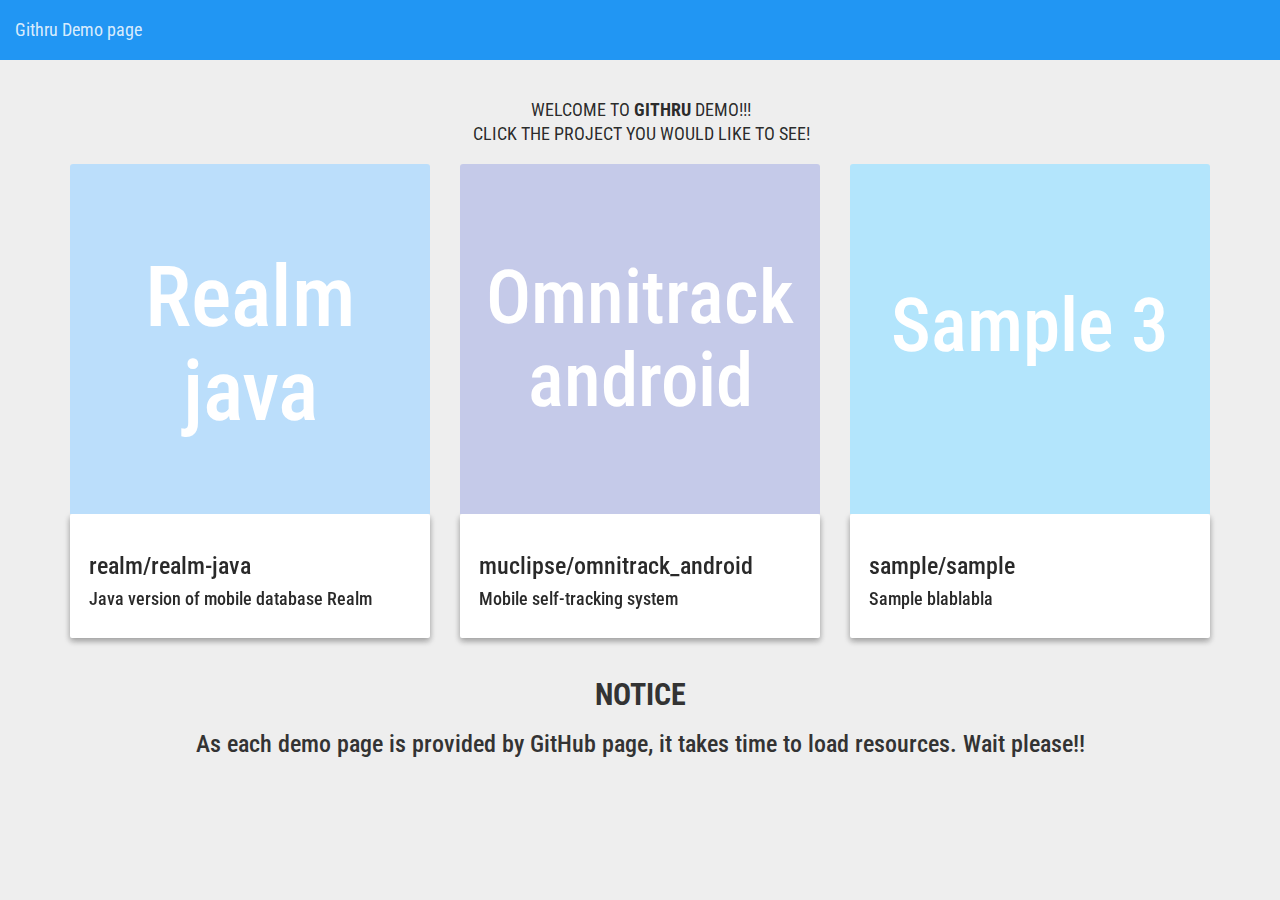
==== index.html @ f26c4ba4 "simple revision 2" ====
<!DOCTYPE html>
<!--
Copyright 2015 Erik Nijenhuis <erik@xerdi.com>.

Licensed under the Apache License, Version 2.0 (the "License");
you may not use this file except in compliance with the License.
You may obtain a copy of the License at

     http://www.apache.org/licenses/LICENSE-2.0

Unless required by applicable law or agreed to in writing, software
distributed under the License is distributed on an "AS IS" BASIS,
WITHOUT WARRANTIES OR CONDITIONS OF ANY KIND, either express or implied.
See the License for the specific language governing permissions and
limitations under the License.
-->
<html>
    <head>
        
        <meta charset="UTF-8">
        <meta name="viewport" content="width=device-width, initial-scale=1.0">
        <meta name="theme-color" content="#1a237e">

        <title>Githru Demo</title>
        <link href="//maxcdn.bootstrapcdn.com/bootstrap/3.2.0/css/bootstrap.min.css" rel="stylesheet">
        <link href="material/css/ripples.min.css" rel="stylesheet">
        <link href="material/css/material-wfont.min.css" rel="stylesheet">



        <link href="css/flipper.css" rel="stylesheet">

        <link rel=" shortcut icon" href="./favicon.ico">
        <link rel="icon" href="./favicon.ico">
        
    </head>
    <body>
        
        <div class="navbar navbar-inverse" style="background-color: #2196f3;">
            <div class="navbar-header">
                <button type="button" class="navbar-toggle" data-toggle="collapse" data-target=".navbar-responsive-collapse">
                    <span class="icon-bar"></span>
                    <span class="icon-bar"></span>
                    <span class="icon-bar"></span>
                </button>
                <a class="navbar-brand" href="javascript:void(0)">Githru Demo page</a>
            </div>
        </div>
        
        <div class="container">
            <div id="example-row" class="row">
                <div class="btn btn-default btn-lg btn-block" style="cursor: default;">Welcome to <b>Githru</b> Demo!!! <br>Click the project you would like to see!</div>
                <div class="col-xs-12 col-md-4 full-card">
                    <div class="flip-card active-card">
                        <div class="card" style="background-color: #bbdefb;color: white;" onclick="window.open('https://githru.github.io/realm-java-demo/');">
                            <h6 style="font-size: 85px; padding-top: 37px;">Realm java</h6>
                        </div>
                        <div class="well">
                            <h3>realm/realm-java</h3>
                            <h4>Java version of mobile database Realm</h4>
                        </div>
                    </div>
                </div>
                <div class="col-xs-12 col-md-4 full-card">
                    <div class="flip-card active-card">
                        <div class="card" style="background-color: #c5cae9;color: white;" onclick="window.open('https://githru.github.io/omnitrack-demo/');">
                            <h6 style="font-size: 75px; padding-top: 42px;">Omnitrack android</h6>
                        </div>
                        <div class="well">
                            <h3>muclipse/omnitrack_android</h3>
                            <h4>Mobile self-tracking system</h4>
                        </div>
                    </div>
                </div>
                <div class="col-xs-12 col-md-4 full-card">
                    <div class="flip-card active-card">
                        <div class="card" style="background-color: #b3e5fc;color: white;">
                            <h6 style="font-size: 75px; padding-top: 70px;">Sample 3</h6>
                        </div>
                        <div class="well">
                            <h3>sample/sample</h3>
                            <h4>Sample blablabla</h4>
                        </div>
                    </div>
                </div>  
           
            </div>
            <div style="text-align: center;">
                <h2><b>NOTICE</b></h2>
                <h3>As each demo page is provided by GitHub page, it takes time to load resources. Wait please!!</h3>
                
            </div>
        </div>
        
        <!--    JAVASCRIPT DEPENENCIES      -->
        
        <script src="//code.jquery.com/jquery-1.10.2.min.js"></script>
        <script src="//maxcdn.bootstrapcdn.com/bootstrap/3.2.0/js/bootstrap.min.js"></script>

        <script src="material/js/ripples.min.js"></script>
        <script src="material/js/material.min.js"></script>
        
        <script src="js/flipper.js"></script>
        
        <script>
            //  First bind the entire row to the flipper!
            var flipper = new Flipper(document.getElementById("example-row"));
            
            $("#first").click(function(e){
                e.preventDefault();
                flipper.setCards([{
                        cardIndex: "0",
                        activeIndex: "1"
                    }, {
                        cardIndex: "1",
                        activeIndex: "2"
                    }, {
                        cardIndex: "2",
                        activeIndex: "0"
                }]);
            });
            
            $("#second").click(function(e){
                e.preventDefault();
                flipper.setCards([{
                        cardIndex: "0",
                        activeIndex: "0"
                    }, {
                        cardIndex: "1",
                        activeIndex: "1"
                    }, {
                        cardIndex: "2",
                        activeIndex: "2"
                }]);
            });
            
            $("#third").click(function(e){
                e.preventDefault();
                flipper.setCards([{
                        cardIndex: "0",
                        activeIndex: "2"
                    }, {
                        cardIndex: "1",
                        activeIndex: "0"
                    }, {
                        cardIndex: "2",
                        activeIndex: "1"
                }]);
            });
            
        </script>
        
    </body>
</html>
---- material/css/ripples.min.css ----
.withripple{position:relative}.ripple-wrapper{position:absolute;top:0;left:0;z-index:1;width:100%;height:100%;overflow:hidden;border-radius:2px}.ripple{position:absolute;width:20px;height:20px;margin-left:-10px;margin-top:-10px;border-radius:100%;background-color:rgba(0,0,0,.05);-webkit-transform:scale(1);-ms-transform:scale(1);transform:scale(1);-webkit-transform-origin:50%;-ms-transform-origin:50%;transform-origin:50%;opacity:0;pointer-events:none}.ripple.ripple-on{-webkit-transition:opacity .15s ease-in 0s,-webkit-transform .5s cubic-bezier(0.4,0,.2,1) .1s;transition:opacity .15s ease-in 0s,transform .5s cubic-bezier(0.4,0,.2,1) .1s;opacity:1}.ripple.ripple-out{-webkit-transition:opacity .1s linear 0s!important;transition:opacity .1s linear 0s!important;opacity:0}
---- material/css/material-wfont.min.css ----
@import url(//fonts.googleapis.com/css?family=Roboto+Condensed:300italic,400italic,700italic,400,700,300|Roboto:400,100,100italic,300,300italic,400italic,500,500italic,700,700italic);@font-face{font-family:Material-Design;src:url(../fonts/Material-Design.eot?2u7a7w);src:url(../fonts/Material-Design.eot?#iefix2u7a7w) format("embedded-opentype"),url(../fonts/Material-Design.woff?2u7a7w) format("woff"),url(../fonts/Material-Design.ttf?2u7a7w) format("truetype"),url(../fonts/Material-Design.svg?2u7a7w#Material-Design) format("svg");font-weight:400;font-style:normal}[class*=" icon-material-"],[class^=icon-material-]{font-family:Material-Design;speak:none;font-style:normal;font-weight:400;font-variant:normal;text-transform:none;line-height:1;-webkit-font-smoothing:antialiased;-moz-osx-font-smoothing:grayscale}.icon-material-access-alarms:before{content:"\e600"}.icon-material-accessibility:before{content:"\e601"}.icon-material-access-time:before{content:"\e602"}.icon-material-account-box:before{content:"\e603"}.icon-material-account-circle:before{content:"\e604"}.icon-material-adb:before{content:"\e605"}.icon-material-add:before{content:"\e606"}.icon-material-add-alarm:before{content:"\e607"}.icon-material-add-box:before{content:"\e608"}.icon-material-add-circle:before{content:"\e609"}.icon-material-add-circle-outline:before{content:"\e60a"}.icon-material-airplanemode-off:before{content:"\e60b"}.icon-material-airplanemode-on:before{content:"\e60c"}.icon-material-android:before{content:"\e60d"}.icon-material-apps:before{content:"\e60e"}.icon-material-archive:before{content:"\e60f"}.icon-material-arrow-back:before{content:"\e610"}.icon-material-arrow-drop-down:before{content:"\e611"}.icon-material-arrow-drop-down-circle:before{content:"\e612"}.icon-material-arrow-drop-up:before{content:"\e613"}.icon-material-arrow-forward:before{content:"\e614"}.icon-material-attachment:before{content:"\e615"}.icon-material-auto-fix:before{content:"\e616"}.icon-material-backspace:before{content:"\e617"}.icon-material-backup:before{content:"\e618"}.icon-material-beenhere:before{content:"\e619"}.icon-material-block:before{content:"\e61a"}.icon-material-bluetooth2:before{content:"\e61b"}.icon-material-bluetooth:before{content:"\e61c"}.icon-material-bluetooth-audio:before{content:"\e61d"}.icon-material-bluetooth-connected2:before{content:"\e61e"}.icon-material-bluetooth-connected:before{content:"\e61f"}.icon-material-bluetooth-disabled:before{content:"\e620"}.icon-material-bluetooth-searching:before{content:"\e621"}.icon-material-book:before{content:"\e622"}.icon-material-bookmark:before{content:"\e623"}.icon-material-bookmark-outline:before{content:"\e624"}.icon-material-brightness-auto:before{content:"\e625"}.icon-material-brightness-high:before{content:"\e626"}.icon-material-brightness-low:before{content:"\e627"}.icon-material-brightness-medium:before{content:"\e628"}.icon-material-bug-report:before{content:"\e629"}.icon-material-cake:before{content:"\e62a"}.icon-material-call:before{content:"\e62b"}.icon-material-call-end:before{content:"\e62c";font-size:60%}.icon-material-call-made:before{content:"\e62d"}.icon-material-call-merge:before{content:"\e62e"}.icon-material-call-missed:before{content:"\e62f"}.icon-material-call-received:before{content:"\e630"}.icon-material-call-split:before{content:"\e631"}.icon-material-camera:before{content:"\e632"}.icon-material-camera-alt:before{content:"\e633"}.icon-material-camera-roll:before{content:"\e634"}.icon-material-cancel:before{content:"\e635"}.icon-material-cast:before{content:"\e636"}.icon-material-cast-connected:before{content:"\e637"}.icon-material-chat:before{content:"\e638"}.icon-material-check:before{content:"\e639"}.icon-material-check-box:before{content:"\e63a"}.icon-material-check-box-blank:before{content:"\e63b"}.icon-material-check-box-outline:before{content:"\e63c"}.icon-material-check-box-outline-blank:before{content:"\e63d"}.icon-material-check-circle:before{content:"\e63e"}.icon-material-check-circle-blank:before{content:"\e63f"}.icon-material-check-circle-outline:before{content:"\e640"}.icon-material-check-circle-outline-blank:before{content:"\e641"}.icon-material-chevron-left:before{content:"\e642"}.icon-material-chevron-right:before{content:"\e643"}.icon-material-chromecast:before{content:"\e644"}.icon-material-circles:before{content:"\e645"}.icon-material-circles-add:before{content:"\e646"}.icon-material-circles-extended:before{content:"\e647"}.icon-material-clear:before{content:"\e648"}.icon-material-close:before{content:"\e649"}.icon-material-closed-caption:before{content:"\e64a"}.icon-material-cloud:before{content:"\e64b"}.icon-material-cloud-circle:before{content:"\e64c"}.icon-material-cloud-done:before{content:"\e64d"}.icon-material-cloud-download:before{content:"\e64e"}.icon-material-cloud-off:before{content:"\e64f"}.icon-material-cloud-queue:before{content:"\e650"}.icon-material-cloud-upload:before{content:"\e651"}.icon-material-comment:before{content:"\e652"}.icon-material-communities:before{content:"\e653"}.icon-material-content-copy:before{content:"\e654"}.icon-material-content-cut:before{content:"\e655"}.icon-material-content-paste:before{content:"\e656"}.icon-material-create:before{content:"\e657"}.icon-material-credit-card:before{content:"\e658"}.icon-material-crop:before{content:"\e659"}.icon-material-crop-free:before{content:"\e65a"}.icon-material-crop-landscape:before{content:"\e65b"}.icon-material-crop-portrait:before{content:"\e65c"}.icon-material-crop-square:before{content:"\e65d"}.icon-material-data-usage:before{content:"\e65e"}.icon-material-delete:before{content:"\e65f"}.icon-material-developer-mode:before{content:"\e660"}.icon-material-dialpad:before{content:"\e661"}.icon-material-directions:before{content:"\e662"}.icon-material-directions-bike:before{content:"\e663"}.icon-material-directions-bus:before{content:"\e664"}.icon-material-directions-car:before{content:"\e665"}.icon-material-directions-subway:before{content:"\e666"}.icon-material-directions-train:before{content:"\e667"}.icon-material-directions-transit:before{content:"\e668"}.icon-material-directionswalk:before{content:"\e669"}.icon-material-disc-full:before{content:"\e66a"}.icon-material-dock:before{content:"\e66b"}.icon-material-domain:before{content:"\e66c"}.icon-material-done:before{content:"\e66d"}.icon-material-done-all:before{content:"\e66e"}.icon-material-do-not-disturb:before{content:"\e66f"}.icon-material-drafts:before{content:"\e670"}.icon-material-drawer:before{content:"\e671"}.icon-material-drive:before{content:"\e672"}.icon-material-drive-document:before{content:"\e673"}.icon-material-drive-drawing:before{content:"\e674"}.icon-material-drive-eta:before{content:"\e675"}.icon-material-drive-file:before{content:"\e676"}.icon-material-drive-form:before{content:"\e677"}.icon-material-drive-fusiontable:before{content:"\e678"}.icon-material-drive-image:before{content:"\e679"}.icon-material-drive-ms-excel:before{content:"\e67a"}.icon-material-drive-ms-powerpoint:before{content:"\e67b"}.icon-material-drive-ms-word:before{content:"\e67c"}.icon-material-drive-pdf:before{content:"\e67d"}.icon-material-drive-presentation:before{content:"\e67e"}.icon-material-drive-script:before{content:"\e67f"}.icon-material-drive-site:before{content:"\e680"}.icon-material-drive-spreadsheet:before{content:"\e681"}.icon-material-drive-video:before{content:"\e682"}.icon-material-earth:before{content:"\e683"}.icon-material-email2:before{content:"\e684"}.icon-material-email:before{content:"\e685"}.icon-material-error:before{content:"\e686"}.icon-material-event2:before{content:"\e687"}.icon-material-event:before{content:"\e688"}.icon-material-exit-to-app:before{content:"\e689"}.icon-material-expand-less:before{content:"\e68a"}.icon-material-expand-more:before{content:"\e68b"}.icon-material-explore:before{content:"\e68c"}.icon-material-extension:before{content:"\e68d"}.icon-material-fast-forward:before{content:"\e68e"}.icon-material-fast-rewind:before{content:"\e68f"}.icon-material-favorite:before{content:"\e690"}.icon-material-favorite-outline:before{content:"\e691"}.icon-material-file-download:before{content:"\e692"}.icon-material-file-upload:before{content:"\e693"}.icon-material-filter:before{content:"\e694"}.icon-material-flag:before{content:"\e695"}.icon-material-flash-auto:before{content:"\e696"}.icon-material-flash-off:before{content:"\e697"}.icon-material-flash-on:before{content:"\e698"}.icon-material-flights:before{content:"\e699"}.icon-material-flip-to-back:before{content:"\e69a"}.icon-material-flip-to-front:before{content:"\e69b"}.icon-material-folder:before{content:"\e69c"}.icon-material-folder-mydrive:before{content:"\e69d"}.icon-material-folder-shared:before{content:"\e69e"}.icon-material-forum:before{content:"\e69f"}.icon-material-forward:before{content:"\e6a0"}.icon-material-fullscreen:before{content:"\e6a1"}.icon-material-fullscreen-exit:before{content:"\e6a2"}.icon-material-gamepad:before{content:"\e6a3"}.icon-material-games:before{content:"\e6a4"}.icon-material-gesture:before{content:"\e6a5"}.icon-material-glass:before{content:"\e6a6"}.icon-material-gmail2:before{content:"\e6a7"}.icon-material-gmail:before{content:"\e6a8"}.icon-material-google:before{content:"\e6a9"}.icon-material-google-plus:before{content:"\e6aa"}.icon-material-gps-fixed:before{content:"\e6ab"}.icon-material-gps-not-fixed:before{content:"\e6ac"}.icon-material-gps-off:before{content:"\e6ad"}.icon-material-group:before{content:"\e6ae"}.icon-material-group-add:before{content:"\e6af"}.icon-material-hangout2:before{content:"\e6b0"}.icon-material-hangout:before{content:"\e6b1"}.icon-material-hangout-video:before{content:"\e6b2"}.icon-material-hangout-video-off:before{content:"\e6b3"}.icon-material-headset:before{content:"\e6b4"}.icon-material-headset-mic:before{content:"\e6b5"}.icon-material-help:before{content:"\e6b6"}.icon-material-high-quality:before{content:"\e6b7"}.icon-material-history:before{content:"\e6b8"}.icon-material-home:before{content:"\e6b9"}.icon-material-hotel:before{content:"\e6ba"}.icon-material-https:before{content:"\e6bb"}.icon-material-image:before{content:"\e6bc"}.icon-material-import-export:before{content:"\e6bd"}.icon-material-inbox:before{content:"\e6be"}.icon-material-info:before{content:"\e6bf"}.icon-material-info-outline:before{content:"\e6c0"}.icon-material-invert-colors:before{content:"\e6c1"}.icon-material-keep2:before{content:"\e6c2"}.icon-material-keep:before{content:"\e6c3"}.icon-material-keyboard:before{content:"\e6c4"}.icon-material-keyboard-alt:before{content:"\e6c5"}.icon-material-keyboard-arrow-down:before{content:"\e6c6"}.icon-material-keyboard-arrow-left:before{content:"\e6c7"}.icon-material-keyboard-arrow-right:before{content:"\e6c8"}.icon-material-keyboard-arrow-up:before{content:"\e6c9"}.icon-material-keyboard-backspace:before{content:"\e6ca"}.icon-material-keyboard-capslock:before{content:"\e6cb"}.icon-material-keyboard-control:before{content:"\e6cc";font-size:36%}.icon-material-keyboard-hide:before{content:"\e6cd"}.icon-material-keyboard-return:before{content:"\e6ce"}.icon-material-keyboard-tab:before{content:"\e6cf"}.icon-material-keyboard-voice:before{content:"\e6d0"}.icon-material-label:before{content:"\e6d1"}.icon-material-label-outline:before{content:"\e6d2"}.icon-material-landscape:before{content:"\e6d3"}.icon-material-language:before{content:"\e6d4"}.icon-material-laptop:before{content:"\e6d5"}.icon-material-launch:before{content:"\e6d6"}.icon-material-link:before{content:"\e6d7"}.icon-material-list:before{content:"\e6d8"}.icon-material-live-help:before{content:"\e6d9"}.icon-material-location:before{content:"\e6da"}.icon-material-location-city:before{content:"\e6db"}.icon-material-location-disabled:before{content:"\e6dc"}.icon-material-location-searching:before{content:"\e6dd"}.icon-material-lock:before{content:"\e6de"}.icon-material-lock-open:before{content:"\e6df"}.icon-material-lock-outline:before{content:"\e6e0"}.icon-material-loop:before{content:"\e6e1"}.icon-material-mail:before{content:"\e6e2"}.icon-material-map:before{content:"\e6e3"}.icon-material-markunread:before{content:"\e6e4"}.icon-material-memory:before{content:"\e6e5"}.icon-material-menu:before{content:"\e6e6"}.icon-material-message:before{content:"\e6e7"}.icon-material-messenger:before{content:"\e6e8"}.icon-material-mic:before{content:"\e6e9"}.icon-material-mic-none:before{content:"\e6ea"}.icon-material-mic-off:before{content:"\e6eb"}.icon-material-mms:before{content:"\e6ec"}.icon-material-mood:before{content:"\e6ed"}.icon-material-more:before{content:"\e6ee"}.icon-material-more-horiz:before{content:"\e6ef";font-size:25%}.icon-material-more-vert:before{content:"\e6f0"}.icon-material-mouse:before{content:"\e6f1"}.icon-material-movie:before{content:"\e6f2"}.icon-material-nest-protect:before{content:"\e6f3"}.icon-material-nest-thermostat:before{content:"\e6f4"}.icon-material-network-cell:before{content:"\e6f5"}.icon-material-network-wifi:before{content:"\e6f6"}.icon-material-news:before{content:"\e6f7"}.icon-material-nfc:before{content:"\e6f8"}.icon-material-notifications:before{content:"\e6f9"}.icon-material-notifications-none:before{content:"\e6fa"}.icon-material-notifications-off:before{content:"\e6fb"}.icon-material-notifications-on:before{content:"\e6fc"}.icon-material-notifications-paused:before{content:"\e6fd"}.icon-material-pages:before{content:"\e6fe"}.icon-material-palette:before{content:"\e6ff"}.icon-material-panorama:before{content:"\e700"}.icon-material-party-mode:before{content:"\e701"}.icon-material-pause:before{content:"\e702"}.icon-material-pause-circle-fill:before{content:"\e703"}.icon-material-pause-circle-outline:before{content:"\e704"}.icon-material-people:before{content:"\e705"}.icon-material-person:before{content:"\e706"}.icon-material-person-add:before{content:"\e707"}.icon-material-person-location:before{content:"\e708"}.icon-material-person-outline:before{content:"\e709"}.icon-material-phone2:before{content:"\e70a"}.icon-material-phone:before{content:"\e70b"}.icon-material-phone-bluetooth-speaker:before{content:"\e70c"}.icon-material-phone-forwarded:before{content:"\e70d"}.icon-material-phone-in-talk:before{content:"\e70e"}.icon-material-phone-locked:before{content:"\e70f"}.icon-material-phone-missed:before{content:"\e710"}.icon-material-phone-paused:before{content:"\e711"}.icon-material-photo:before{content:"\e712"}.icon-material-photo-album:before{content:"\e713"}.icon-material-photo-library:before{content:"\e714"}.icon-material-place:before{content:"\e715"}.icon-material-play-arrow:before{content:"\e716"}.icon-material-play-circle-fill:before{content:"\e717"}.icon-material-play-circle-outline:before{content:"\e718"}.icon-material-play-download:before{content:"\e719"}.icon-material-play-install:before{content:"\e71a"}.icon-material-plus-one:before{content:"\e71b"}.icon-material-poll:before{content:"\e71c"}.icon-material-polymer:before{content:"\e71d"}.icon-material-portrait:before{content:"\e71e"}.icon-material-post-blogger:before{content:"\e71f"}.icon-material-post-facebook:before{content:"\e720"}.icon-material-post-gplus:before{content:"\e721"}.icon-material-post-instagram:before{content:"\e722"}.icon-material-post-linkedin:before{content:"\e723"}.icon-material-post-pinterest:before{content:"\e724"}.icon-material-post-tumblr:before{content:"\e725"}.icon-material-post-twitter:before{content:"\e726"}.icon-material-print:before{content:"\e727"}.icon-material-public:before{content:"\e728"}.icon-material-queue:before{content:"\e729"}.icon-material-radio-button-off:before{content:"\e72a"}.icon-material-radio-button-on:before{content:"\e72b"}.icon-material-receipt:before{content:"\e72c"}.icon-material-refresh:before{content:"\e72d"}.icon-material-reminder:before{content:"\e72e"}.icon-material-remove:before{content:"\e72f";font-size:16%}.icon-material-remove-circle:before{content:"\e730"}.icon-material-remove-circle-outline:before{content:"\e731"}.icon-material-replay:before{content:"\e732"}.icon-material-reply:before{content:"\e733"}.icon-material-reply-all:before{content:"\e734"}.icon-material-report:before{content:"\e735"}.icon-material-ring-volume:before{content:"\e736"}.icon-material-rotate-left:before{content:"\e737"}.icon-material-rotate-right:before{content:"\e738"}.icon-material-satellite:before{content:"\e739"}.icon-material-save:before{content:"\e73a"}.icon-material-schedule:before{content:"\e73b"}.icon-material-school:before{content:"\e73c"}.icon-material-screen-lock-landscape:before{content:"\e73d"}.icon-material-screen-lock-portrait:before{content:"\e73e"}.icon-material-screen-lock-rotation:before{content:"\e73f"}.icon-material-screen-rotation:before{content:"\e740"}.icon-material-sd-card:before{content:"\e741"}.icon-material-sd-storage:before{content:"\e742"}.icon-material-search:before{content:"\e743"}.icon-material-select-all:before{content:"\e744"}.icon-material-send:before{content:"\e745"}.icon-material-settings:before{content:"\e746"}.icon-material-settings-applications:before{content:"\e747"}.icon-material-settings-bluetooth:before{content:"\e748"}.icon-material-settings-cell:before{content:"\e749"}.icon-material-settings-phone:before{content:"\e74a"}.icon-material-settings-power:before{content:"\e74b"}.icon-material-settings-voice:before{content:"\e74c"}.icon-material-share:before{content:"\e74d"}.icon-material-share-alt:before{content:"\e74e"}.icon-material-shopping-basket:before{content:"\e74f"}.icon-material-shopping-cart:before{content:"\e750"}.icon-material-shuffle:before{content:"\e751"}.icon-material-signal-cellular-1-bar:before{content:"\e752"}.icon-material-signal-cellular-2-bar:before{content:"\e753"}.icon-material-signal-cellular-3-bar:before{content:"\e754"}.icon-material-signal-cellular-4-bar:before{content:"\e755"}.icon-material-signal-wifi-1-bar:before{content:"\e756"}.icon-material-signal-wifi-2-bar:before{content:"\e757"}.icon-material-signal-wifi-3-bar:before{content:"\e758"}.icon-material-signal-wifi-4-bar:before{content:"\e759"}.icon-material-sim-card-alert:before{content:"\e75a"}.icon-material-skip-next:before{content:"\e75b"}.icon-material-skip-previous:before{content:"\e75c"}.icon-material-slideshow:before{content:"\e75d"}.icon-material-sms:before{content:"\e75e"}.icon-material-sms-failed:before{content:"\e75f"}.icon-material-sort:before{content:"\e760"}.icon-material-speaker:before{content:"\e761"}.icon-material-star:before{content:"\e762"}.icon-material-star-half:before{content:"\e763"}.icon-material-star-outline:before{content:"\e764"}.icon-material-star-rate:before{content:"\e765"}.icon-material-stop:before{content:"\e766"}.icon-material-storage:before{content:"\e767"}.icon-material-store:before{content:"\e768"}.icon-material-swap-driving-apps:before{content:"\e769"}.icon-material-swap-horiz:before{content:"\e76a"}.icon-material-swap-vert:before{content:"\e76b"}.icon-material-swap-vert-circle:before{content:"\e76c"}.icon-material-switch-camera:before{content:"\e76d"}.icon-material-switch-video:before{content:"\e76e"}.icon-material-sync:before{content:"\e76f"}.icon-material-sync-disabled:before{content:"\e770"}.icon-material-sync-green:before{content:"\e771"}.icon-material-sync-problem:before{content:"\e772"}.icon-material-sync-problem-red:before{content:"\e773"}.icon-material-system-update:before{content:"\e774"}.icon-material-tab:before{content:"\e775"}.icon-material-tablet:before{content:"\e776"}.icon-material-tab-unselected:before{content:"\e777"}.icon-material-tag-faces:before{content:"\e778"}.icon-material-tap-and-play:before{content:"\e779"}.icon-material-terrain:before{content:"\e77a"}.icon-material-text-format:before{content:"\e77b"}.icon-material-textsms:before{content:"\e77c"}.icon-material-theaters:before{content:"\e77d"}.icon-material-thumb-down:before{content:"\e77e"}.icon-material-thumb-up:before{content:"\e77f"}.icon-material-timelapse:before{content:"\e780"}.icon-material-timer:before{content:"\e781"}.icon-material-time-to-leave:before{content:"\e782"}.icon-material-today:before{content:"\e783"}.icon-material-traffic4:before{content:"\e784"}.icon-material-translate:before{content:"\e785"}.icon-material-tv:before{content:"\e786"}.icon-material-undo:before{content:"\e787"}.icon-material-unfold-less:before{content:"\e788"}.icon-material-unfold-more:before{content:"\e789"}.icon-material-unknown-1:before{content:"\e78a"}.icon-material-unknown-2:before{content:"\e78b"}.icon-material-unknown-3:before{content:"\e78c"}.icon-material-unknown-4:before{content:"\e78d"}.icon-material-unknown-5:before{content:"\e78e"}.icon-material-unknown-6:before{content:"\e78f"}.icon-material-unknown-7:before{content:"\e790"}.icon-material-usb2:before{content:"\e791"}.icon-material-usb:before{content:"\e792"}.icon-material-vibration:before{content:"\e793"}.icon-material-videocam:before{content:"\e794"}.icon-material-videocam-off:before{content:"\e795"}.icon-material-video-youtube:before{content:"\e796"}.icon-material-view-array:before{content:"\e797"}.icon-material-view-column:before{content:"\e798"}.icon-material-view-headline:before{content:"\e799"}.icon-material-view-list:before{content:"\e79a"}.icon-material-view-module:before{content:"\e79b"}.icon-material-view-quilt:before{content:"\e79c"}.icon-material-view-stream:before{content:"\e79d"}.icon-material-visibility:before{content:"\e79e"}.icon-material-visibility-off:before{content:"\e79f"}.icon-material-voice:before{content:"\e7a0"}.icon-material-voicemail:before{content:"\e7a1"}.icon-material-volume-down:before{content:"\e7a2"}.icon-material-volume-mute:before{content:"\e7a3"}.icon-material-volume-off:before{content:"\e7a4"}.icon-material-volume-up:before{content:"\e7a5"}.icon-material-vpn:before{content:"\e7a6"}.icon-material-warning:before{content:"\e7a7"}.icon-material-watch2:before{content:"\e7a8"}.icon-material-wb-auto:before{content:"\e7a9"}.icon-material-wb-cloudy:before{content:"\e7aa"}.icon-material-wb-incandescent:before{content:"\e7ab"}.icon-material-wb-irradescent:before{content:"\e7ac"}.icon-material-wb-sunny2:before{content:"\e7ad"}.icon-material-web2:before{content:"\e7ae"}.icon-material-whatshot:before{content:"\e7af"}.icon-material-wifi-tethering2:before{content:"\e7b0"}.icon-material-wifi-tethering3:before{content:"\e7b1"}.icon-material-work2:before{content:"\e7b2"}.icon-material-call2:before{content:"\e7b3"}.icon-material-call-end2:before{content:"\e7b4"}.icon-material-call-made2:before{content:"\e7b5"}.icon-material-call-merge2:before{content:"\e7b6"}.icon-material-call-missed2:before{content:"\e7b7"}.icon-material-call-received2:before{content:"\e7b8"}.icon-material-call-split2:before{content:"\e7b9"}.icon-material-chat2:before{content:"\e7ba"}.icon-material-comment2:before{content:"\e7bb"}.icon-material-dialpad2:before{content:"\e7bc"}.icon-material-email3:before{content:"\e7bd"}.icon-material-forum2:before{content:"\e7be"}.icon-material-gmail3:before{content:"\e7bf"}.icon-material-hangout3:before{content:"\e7c0"}.icon-material-hangout-video2:before{content:"\e7c1"}.icon-material-hangout-video-off2:before{content:"\e7c2"}.icon-material-import-export2:before{content:"\e7c3"}.icon-material-live-help2:before{content:"\e7c4"}.icon-material-message2:before{content:"\e7c5"}.icon-material-messenger2:before{content:"\e7c6"}.icon-material-phone3:before{content:"\e7c7"}.icon-material-ring-volume2:before{content:"\e7c8"}.icon-material-textsms2:before{content:"\e7c9"}.icon-material-voicemail2:before{content:"\e7ca"}.icon-material-closed-caption2:before{content:"\e7cb"}.icon-material-fast-forward2:before{content:"\e7cc"}.icon-material-fast-rewind2:before{content:"\e7cd"}.icon-material-games2:before{content:"\e7ce"}.icon-material-high-quality2:before{content:"\e7cf"}.icon-material-loop2:before{content:"\e7d0"}.icon-material-mic2:before{content:"\e7d1"}.icon-material-mic-none2:before{content:"\e7d2"}.icon-material-mic-off2:before{content:"\e7d3"}.icon-material-movie2:before{content:"\e7d4"}.icon-material-news2:before{content:"\e7d5"}.icon-material-pause2:before{content:"\e7d6"}.icon-material-pause-circle-fill2:before{content:"\e7d7"}.icon-material-pause-circle-outline2:before{content:"\e7d8"}.icon-material-play-arrow2:before{content:"\e7d9"}.icon-material-play-circle-fill2:before{content:"\e7da"}.icon-material-play-circle-outline2:before{content:"\e7db"}.icon-material-queue2:before{content:"\e7dc"}.icon-material-replay2:before{content:"\e7dd"}.icon-material-shuffle2:before{content:"\e7de"}.icon-material-skip-next2:before{content:"\e7df"}.icon-material-skip-previous2:before{content:"\e7e0"}.icon-material-stop2:before{content:"\e7e1"}.icon-material-videocam2:before{content:"\e7e2"}.icon-material-videocam-off2:before{content:"\e7e3"}.icon-material-video-youtube2:before{content:"\e7e4"}.icon-material-volume-down2:before{content:"\e7e5"}.icon-material-volume-mute2:before{content:"\e7e6"}.icon-material-volume-off2:before{content:"\e7e7"}.icon-material-volume-up2:before{content:"\e7e8"}.icon-material-web22:before{content:"\e7e9"}@-webkit-keyframes input-highlight{0%{left:20%;width:20%}99%{width:0;left:0;opacity:1}100%{opacity:0}}@keyframes input-highlight{0%{left:20%;width:20%}99%{width:0;left:0;opacity:1}100%{opacity:0}}.shadow-z-1{box-shadow:0 1px 3px rgba(0,0,0,.12),0 1px 2px rgba(0,0,0,.24)}.shadow-z-2{box-shadow:0 3px 6px rgba(0,0,0,.16),0 3px 6px rgba(0,0,0,.23)}.shadow-z-2-hover{box-shadow:0 3px 6px rgba(0,0,0,.2),0 3px 6px rgba(0,0,0,.28)}.shadow-z-3{box-shadow:0 10px 20px rgba(0,0,0,.19),0 6px 6px rgba(0,0,0,.23)}.shadow-z-4{box-shadow:0 14px 28px rgba(0,0,0,.25),0 10px 10px rgba(0,0,0,.22)}.shadow-z-5{box-shadow:0 19px 38px rgba(0,0,0,.3),0 15px 12px rgba(0,0,0,.22)}body{background-color:#EEE}body.inverse{background:#333}body.inverse,body.inverse .form-control{color:rgba(255,255,255,.84)}.h1,.h2,.h3,.h4,.h5,.h6,body,h1,h2,h3,h4,h5,h6{font-family:"Roboto Condensed","Helvetica Neue",Helvetica,Arial,sans-serif}.container .well,.container .well .form-control,.container .well:not([class^="well well-material-"]),.container .well:not([class^="well well-material-"]) .form-control,.container-fluid .well,.container-fluid .well .form-control,.container-fluid .well:not([class^="well well-material-"]),.container-fluid .well:not([class^="well well-material-"]) .form-control,body .well,body .well .form-control,body .well:not([class^="well well-material-"]),body .well:not([class^="well well-material-"]) .form-control{color:rgba(0,0,0,.84)}.container .well .floating-label,.container .well:not([class^="well well-material-"]) .floating-label,.container-fluid .well .floating-label,.container-fluid .well:not([class^="well well-material-"]) .floating-label,body .well .floating-label,body .well:not([class^="well well-material-"]) .floating-label{color:#7e7e7e}.container .well .form-control,.container .well:not([class^="well well-material-"]) .form-control,.container-fluid .well .form-control,.container-fluid .well:not([class^="well well-material-"]) .form-control,body .well .form-control,body .well:not([class^="well well-material-"]) .form-control{border-bottom-color:#7e7e7e}.container .well .form-control::-webkit-input-placeholder,.container .well:not([class^="well well-material-"]) .form-control::-webkit-input-placeholder,.container-fluid .well .form-control::-webkit-input-placeholder,.container-fluid .well:not([class^="well well-material-"]) .form-control::-webkit-input-placeholder,body .well .form-control::-webkit-input-placeholder,body .well:not([class^="well well-material-"]) .form-control::-webkit-input-placeholder{color:#7e7e7e}.container .well .form-control::-moz-placeholder,.container .well:not([class^="well well-material-"]) .form-control::-moz-placeholder,.container-fluid .well .form-control::-moz-placeholder,.container-fluid .well:not([class^="well well-material-"]) .form-control::-moz-placeholder,body .well .form-control::-moz-placeholder,body .well:not([class^="well well-material-"]) .form-control::-moz-placeholder{color:#7e7e7e;opacity:1}.container .well .form-control:-ms-input-placeholder,.container .well:not([class^="well well-material-"]) .form-control:-ms-input-placeholder,.container-fluid .well .form-control:-ms-input-placeholder,.container-fluid .well:not([class^="well well-material-"]) .form-control:-ms-input-placeholder,body .well .form-control:-ms-input-placeholder,body .well:not([class^="well well-material-"]) .form-control:-ms-input-placeholder{color:#7e7e7e}.container .well .create,.container .well .option,.container .well:not([class^="well well-material-"]) .create,.container .well:not([class^="well well-material-"]) .option,.container-fluid .well .create,.container-fluid .well .option,.container-fluid .well:not([class^="well well-material-"]) .create,.container-fluid .well:not([class^="well well-material-"]) .option,body .well .create,body .well .option,body .well:not([class^="well well-material-"]) .create,body .well:not([class^="well well-material-"]) .option{color:rgba(0,0,0,.84)}.container [class^="well well-material-"],.container [class^="well well-material-"] .floating-label,.container [class^="well well-material-"] .form-control,.container-fluid [class^="well well-material-"],.container-fluid [class^="well well-material-"] .floating-label,.container-fluid [class^="well well-material-"] .form-control,body [class^="well well-material-"],body [class^="well well-material-"] .floating-label,body [class^="well well-material-"] .form-control{color:rgba(255,255,255,.84)}.container [class^="well well-material-"] .form-control,.container-fluid [class^="well well-material-"] .form-control,body [class^="well well-material-"] .form-control{border-bottom-color:rgba(255,255,255,.84)}.container [class^="well well-material-"] .form-control::-webkit-input-placeholder,.container-fluid [class^="well well-material-"] .form-control::-webkit-input-placeholder,body [class^="well well-material-"] .form-control::-webkit-input-placeholder{color:rgba(255,255,255,.84)}.container [class^="well well-material-"] .form-control::-moz-placeholder,.container-fluid [class^="well well-material-"] .form-control::-moz-placeholder,body [class^="well well-material-"] .form-control::-moz-placeholder{color:rgba(255,255,255,.84);opacity:1}.container [class^="well well-material-"] .form-control:-ms-input-placeholder,.container-fluid [class^="well well-material-"] .form-control:-ms-input-placeholder,body [class^="well well-material-"] .form-control:-ms-input-placeholder{color:rgba(255,255,255,.84)}.container [class^="well well-material-"] .create,.container [class^="well well-material-"] .option,.container-fluid [class^="well well-material-"] .create,.container-fluid [class^="well well-material-"] .option,body [class^="well well-material-"] .create,body [class^="well well-material-"] .option{color:rgba(0,0,0,.84)}.container .jumbotron,.container .well,.container-fluid .jumbotron,.container-fluid .well,body .jumbotron,body .well{padding:19px;margin-bottom:20px;box-shadow:0 3px 6px rgba(0,0,0,.16),0 3px 6px rgba(0,0,0,.23);border-radius:2px;border:0}.container .jumbotron p,.container .well p,.container-fluid .jumbotron p,.container-fluid .well p,body .jumbotron p,body .well p{font-weight:300}.container .jumbotron,.container .jumbotron-default,.container .well,.container .well-default,.container-fluid .jumbotron,.container-fluid .jumbotron-default,.container-fluid .well,.container-fluid .well-default,body .jumbotron,body .jumbotron-default,body .well,body .well-default{background-color:#fff}.container .jumbotron-primary,.container .well-primary,.container-fluid .jumbotron-primary,.container-fluid .well-primary,body .jumbotron-primary,body .well-primary{background-color:#4285f4}.container .jumbotron-success,.container .well-success,.container-fluid .jumbotron-success,.container-fluid .well-success,body .jumbotron-success,body .well-success{background-color:#0f9d58}.container .jumbotron-info,.container .well-info,.container-fluid .jumbotron-info,.container-fluid .well-info,body .jumbotron-info,body .well-info{background-color:#03a9f4}.container .jumbotron-warning,.container .well-warning,.container-fluid .jumbotron-warning,.container-fluid .well-warning,body .jumbotron-warning,body .well-warning{background-color:#ff5722}.container .jumbotron-danger,.container .jumbotron-material-red,.container .well-danger,.container .well-material-red,.container-fluid .jumbotron-danger,.container-fluid .jumbotron-material-red,.container-fluid .well-danger,.container-fluid .well-material-red,body .jumbotron-danger,body .jumbotron-material-red,body .well-danger,body .well-material-red{background-color:#f44336}.container .jumbotron-material-pink,.container .well-material-pink,.container-fluid .jumbotron-material-pink,.container-fluid .well-material-pink,body .jumbotron-material-pink,body .well-material-pink{background-color:#e91e63}.container .jumbotron-material-purple,.container .well-material-purple,.container-fluid .jumbotron-material-purple,.container-fluid .well-material-purple,body .jumbotron-material-purple,body .well-material-purple{background-color:#9c27b0}.container .jumbotron-material-deeppurple,.container .well-material-deeppurple,.container-fluid .jumbotron-material-deeppurple,.container-fluid .well-material-deeppurple,body .jumbotron-material-deeppurple,body .well-material-deeppurple{background-color:#673ab7}.container .jumbotron-material-indigo,.container .well-material-indigo,.container-fluid .jumbotron-material-indigo,.container-fluid .well-material-indigo,body .jumbotron-material-indigo,body .well-material-indigo{background-color:#3f51b5}.container .jumbotron-material-lightblue,.container .well-material-lightblue,.container-fluid .jumbotron-material-lightblue,.container-fluid .well-material-lightblue,body .jumbotron-material-lightblue,body .well-material-lightblue{background-color:#03a9f4}.container .jumbotron-material-cyan,.container .well-material-cyan,.container-fluid .jumbotron-material-cyan,.container-fluid .well-material-cyan,body .jumbotron-material-cyan,body .well-material-cyan{background-color:#00bcd4}.container .jumbotron-material-teal,.container .well-material-teal,.container-fluid .jumbotron-material-teal,.container-fluid .well-material-teal,body .jumbotron-material-teal,body .well-material-teal{background-color:#009688}.container .jumbotron-material-lightgreen,.container .well-material-lightgreen,.container-fluid .jumbotron-material-lightgreen,.container-fluid .well-material-lightgreen,body .jumbotron-material-lightgreen,body .well-material-lightgreen{background-color:#8bc34a}.container .jumbotron-material-lime,.container .well-material-lime,.container-fluid .jumbotron-material-lime,.container-fluid .well-material-lime,body .jumbotron-material-lime,body .well-material-lime{background-color:#cddc39}.container .jumbotron-material-lightyellow,.container .well-material-lightyellow,.container-fluid .jumbotron-material-lightyellow,.container-fluid .well-material-lightyellow,body .jumbotron-material-lightyellow,body .well-material-lightyellow{background-color:#ffeb3b}.container .jumbotron-material-orange,.container .well-material-orange,.container-fluid .jumbotron-material-orange,.container-fluid .well-material-orange,body .jumbotron-material-orange,body .well-material-orange{background-color:#ff9800}.container .jumbotron-material-deeporange,.container .well-material-deeporange,.container-fluid .jumbotron-material-deeporange,.container-fluid .well-material-deeporange,body .jumbotron-material-deeporange,body .well-material-deeporange{background-color:#ff5722}.container .jumbotron-material-grey,.container .well-material-grey,.container-fluid .jumbotron-material-grey,.container-fluid .well-material-grey,body .jumbotron-material-grey,body .well-material-grey{background-color:#9e9e9e}.container .jumbotron-material-bluegrey,.container .well-material-bluegrey,.container-fluid .jumbotron-material-bluegrey,.container-fluid .well-material-bluegrey,body .jumbotron-material-bluegrey,body .well-material-bluegrey{background-color:#607d8b}.container .jumbotron-material-brown,.container .well-material-brown,.container-fluid .jumbotron-material-brown,.container-fluid .well-material-brown,body .jumbotron-material-brown,body .well-material-brown{background-color:#795548}.container .jumbotron-material-lightgrey,.container .well-material-lightgrey,.container-fluid .jumbotron-material-lightgrey,.container-fluid .well-material-lightgrey,body .jumbotron-material-lightgrey,body .well-material-lightgrey{background-color:#ececec}.btn{position:relative;padding:8px 30px;border:0;margin:10px 1px;cursor:pointer;border-radius:4px;text-transform:uppercase;text-decoration:none;color:rgba(255,255,255,.84);-webkit-transition:box-shadow .28s cubic-bezier(0.4,0,.2,1);transition:box-shadow .28s cubic-bezier(0.4,0,.2,1);outline:0!important}.btn:hover{color:rgba(255,255,255,.84)}.btn:hover:not(.btn-link){box-shadow:0 3px 6px rgba(0,0,0,.2),0 3px 6px rgba(0,0,0,.28)}.btn:active:not(.btn-link){box-shadow:0 10px 20px rgba(0,0,0,.19),0 6px 6px rgba(0,0,0,.23)}.btn-default:not(.btn-link),.btn:not(.btn-link){background-color:transparent}.btn-primary:not(.btn-link){background-color:#4285f4}.btn-success:not(.btn-link){background-color:#0f9d58}.btn-info:not(.btn-link){background-color:#03a9f4}.btn-warning:not(.btn-link){background-color:#ff5722}.btn-danger:not(.btn-link),.btn-material-red:not(.btn-link){background-color:#f44336}.btn-material-pink:not(.btn-link){background-color:#e91e63}.btn-material-purple:not(.btn-link){background-color:#9c27b0}.btn-material-deeppurple:not(.btn-link){background-color:#673ab7}.btn-material-indigo:not(.btn-link){background-color:#3f51b5}.btn-material-lightblue:not(.btn-link){background-color:#03a9f4}.btn-material-cyan:not(.btn-link){background-color:#00bcd4}.btn-material-teal:not(.btn-link){background-color:#009688}.btn-material-lightgreen:not(.btn-link){background-color:#8bc34a}.btn-material-lime:not(.btn-link){background-color:#cddc39}.btn-material-lightyellow:not(.btn-link){background-color:#ffeb3b}.btn-material-orange:not(.btn-link){background-color:#ff9800}.btn-material-deeporange:not(.btn-link){background-color:#ff5722}.btn-material-grey:not(.btn-link){background-color:#9e9e9e}.btn-material-bluegrey:not(.btn-link){background-color:#607d8b}.btn-material-brown:not(.btn-link){background-color:#795548}.btn-material-lightgrey:not(.btn-link){background-color:#ececec}.btn-default,.btn-default:hover,.btn-link,.btn-link:hover,.btn:not([class^="btn btn-"]),.btn:not([class^="btn btn-"]):hover{color:rgba(0,0,0,.84)}.btn-default:hover,.btn:not([class^="btn btn-"]):hover{background-color:rgba(255,255,255,.5)}.btn-raised{box-shadow:0 3px 6px rgba(0,0,0,.16),0 3px 6px rgba(0,0,0,.23);-webkit-transition:box-shadow .28s cubic-bezier(0.4,0,.2,1);transition:box-shadow .28s cubic-bezier(0.4,0,.2,1)}.btn-raised:active:not(.btn-link){box-shadow:0 10px 20px rgba(0,0,0,.19),0 6px 6px rgba(0,0,0,.23)}.open>.dropdown-toggle.btn,.open>.dropdown-toggle.btn-default{background-color:transparent}.open>.dropdown-toggle.btn-primary{background-color:#4285f4}.open>.dropdown-toggle.btn-success{background-color:#0f9d58}.open>.dropdown-toggle.btn-info{background-color:#03a9f4}.open>.dropdown-toggle.btn-warning{background-color:#ff5722}.open>.dropdown-toggle.btn-danger,.open>.dropdown-toggle.btn-material-red{background-color:#f44336}.open>.dropdown-toggle.btn-material-pink{background-color:#e91e63}.open>.dropdown-toggle.btn-material-purple{background-color:#9c27b0}.open>.dropdown-toggle.btn-material-deeppurple{background-color:#673ab7}.open>.dropdown-toggle.btn-material-indigo{background-color:#3f51b5}.open>.dropdown-toggle.btn-material-lightblue{background-color:#03a9f4}.open>.dropdown-toggle.btn-material-cyan{background-color:#00bcd4}.open>.dropdown-toggle.btn-material-teal{background-color:#009688}.open>.dropdown-toggle.btn-material-lightgreen{background-color:#8bc34a}.open>.dropdown-toggle.btn-material-lime{background-color:#cddc39}.open>.dropdown-toggle.btn-material-lightyellow{background-color:#ffeb3b}.open>.dropdown-toggle.btn-material-orange{background-color:#ff9800}.open>.dropdown-toggle.btn-material-deeporange{background-color:#ff5722}.open>.dropdown-toggle.btn-material-grey{background-color:#9e9e9e}.open>.dropdown-toggle.btn-material-bluegrey{background-color:#607d8b}.open>.dropdown-toggle.btn-material-brown{background-color:#795548}.open>.dropdown-toggle.btn-material-lightgrey{background-color:#ececec}.btn-flat{box-shadow:none!important}.btn-flat.btn-default:hover{background:0 0}.btn-group,.btn-group-vertical{position:relative;border-radius:4px;margin:10px 1px;box-shadow:0 3px 6px rgba(0,0,0,.16),0 3px 6px rgba(0,0,0,.23);-webkit-transition:box-shadow .28s cubic-bezier(0.4,0,.2,1);transition:box-shadow .28s cubic-bezier(0.4,0,.2,1)}.btn-group-vertical:active:not(.btn-link),.btn-group:active:not(.btn-link){box-shadow:0 10px 20px rgba(0,0,0,.19),0 6px 6px rgba(0,0,0,.23)}.btn-group-vertical.open .dropdown-toggle,.btn-group.open .dropdown-toggle{box-shadow:none}.btn-group-vertical.btn-group-raised,.btn-group.btn-group-raised{box-shadow:0 3px 6px rgba(0,0,0,.16),0 3px 6px rgba(0,0,0,.23);-webkit-transition:box-shadow .28s cubic-bezier(0.4,0,.2,1);transition:box-shadow .28s cubic-bezier(0.4,0,.2,1)}.btn-group-vertical.btn-group-raised:active:not(.btn-link),.btn-group.btn-group-raised:active:not(.btn-link){box-shadow:0 10px 20px rgba(0,0,0,.19),0 6px 6px rgba(0,0,0,.23)}.btn-group .btn,.btn-group .btn-group,.btn-group .btn:active,.btn-group-vertical .btn,.btn-group-vertical .btn-group,.btn-group-vertical .btn:active{box-shadow:none!important;margin:0}.btn-group .btn:active .caret,.btn-group-vertical .btn:active .caret{margin-left:-1px}.btn-group-flat{box-shadow:none!important}.btn-fab{margin:0;padding:15px;font-size:26px;width:56px;height:56px}.btn-fab,.btn-fab-default,.btn-fab:hover,.btn-fab:hover-default{background-color:transparent}.btn-fab-primary,.btn-fab:hover-primary{background-color:#4285f4}.btn-fab-success,.btn-fab:hover-success{background-color:#0f9d58}.btn-fab-info,.btn-fab:hover-info{background-color:#03a9f4}.btn-fab-warning,.btn-fab:hover-warning{background-color:#ff5722}.btn-fab-danger,.btn-fab-material-red,.btn-fab:hover-danger,.btn-fab:hover-material-red{background-color:#f44336}.btn-fab-material-pink,.btn-fab:hover-material-pink{background-color:#e91e63}.btn-fab-material-purple,.btn-fab:hover-material-purple{background-color:#9c27b0}.btn-fab-material-deeppurple,.btn-fab:hover-material-deeppurple{background-color:#673ab7}.btn-fab-material-indigo,.btn-fab:hover-material-indigo{background-color:#3f51b5}.btn-fab-material-lightblue,.btn-fab:hover-material-lightblue{background-color:#03a9f4}.btn-fab-material-cyan,.btn-fab:hover-material-cyan{background-color:#00bcd4}.btn-fab-material-teal,.btn-fab:hover-material-teal{background-color:#009688}.btn-fab-material-lightgreen,.btn-fab:hover-material-lightgreen{background-color:#8bc34a}.btn-fab-material-lime,.btn-fab:hover-material-lime{background-color:#cddc39}.btn-fab-material-lightyellow,.btn-fab:hover-material-lightyellow{background-color:#ffeb3b}.btn-fab-material-orange,.btn-fab:hover-material-orange{background-color:#ff9800}.btn-fab-material-deeporange,.btn-fab:hover-material-deeporange{background-color:#ff5722}.btn-fab-material-grey,.btn-fab:hover-material-grey{background-color:#9e9e9e}.btn-fab-material-bluegrey,.btn-fab:hover-material-bluegrey{background-color:#607d8b}.btn-fab-material-brown,.btn-fab:hover-material-brown{background-color:#795548}.btn-fab-material-lightgrey,.btn-fab:hover-material-lightgrey{background-color:#ececec}.btn-fab,.btn-fab .ripple-wrapper{border-radius:100%}.btn-fab.btn-mini{width:40px;height:40px;padding:13px;font-size:15px}.form-horizontal .checkbox{padding-top:20px}.checkbox label{padding-left:10px;cursor:pointer;position:relative}.checkbox label span{display:block;position:absolute;left:0;-webkit-transition-duration:.2s;transition-duration:.2s}.checkbox label .check{display:inline-block;width:20px;height:20px;border:2px solid;border-radius:2px;overflow:hidden;position:relative;top:5px;left:-3px}.checkbox label .check:after{display:block;position:absolute;content:"";background-color:rgba(0,0,0,.84);left:-5px;top:-15px;height:50px;width:50px;border-radius:100%;z-index:1;opacity:0;margin:0}.checkbox label .check:before{position:absolute;content:"";-webkit-transform:rotate(45deg);-ms-transform:rotate(45deg);transform:rotate(45deg);display:block;margin-top:-4px;margin-left:6px;width:0;height:0;box-shadow:0 0,0 0 0 0,0 0 0 0,0 0 0 0,0 0 0 0,0 0 0 0,0 0 0 0 inset;-webkit-animation:checkbox-off .3s linear forwards;animation:checkbox-off .3s linear forwards}.checkbox input[type=checkbox]{opacity:0}.checkbox input[type=checkbox]:focus~.check:after{opacity:.2}.checkbox input[type=checkbox]:checked~.check:before{box-shadow:0 0 0 10px,10px -10px 0 10px,32px 0 0 20px,0 32px 0 20px,-5px 5px 0 10px,20px -12px 0 11px;-webkit-animation:checkbox-on .3s linear forwards;animation:checkbox-on .3s linear forwards}.checkbox input[type=checkbox]:not(:checked)~.check:after{-webkit-animation:rippleOff 500ms linear forwards;animation:rippleOff 500ms linear forwards}.checkbox input[type=checkbox]:checked~.check:after{-webkit-animation:rippleOn 500ms linear forwards;animation:rippleOn 500ms linear forwards}.checkbox:not(:hover) input[type=checkbox]~.check:after,.checkbox:not(:hover) input[type=checkbox]~.check:before{-webkit-animation-duration:1ms;animation-duration:1ms}.checkbox input[type=checkbox][disabled]:not(:checked)~.check:before{opacity:.5}.checkbox input[type=checkbox][disabled]~.check:after{background-color:rgba(0,0,0,.84);-webkit-transform:rotate(-45deg);-ms-transform:rotate(-45deg);transform:rotate(-45deg)}.checkbox input[type=checkbox]:checked~.check:after,.checkbox-default input[type=checkbox]:checked~.check:after{background-color:#0f9d58}.checkbox-primary input[type=checkbox]:checked~.check:after{background-color:#4285f4}.checkbox-success input[type=checkbox]:checked~.check:after{background-color:#0f9d58}.checkbox-info input[type=checkbox]:checked~.check:after{background-color:#03a9f4}.checkbox-warning input[type=checkbox]:checked~.check:after{background-color:#ff5722}.checkbox-danger input[type=checkbox]:checked~.check:after,.checkbox-material-red input[type=checkbox]:checked~.check:after{background-color:#f44336}.checkbox-material-pink input[type=checkbox]:checked~.check:after{background-color:#e91e63}.checkbox-material-purple input[type=checkbox]:checked~.check:after{background-color:#9c27b0}.checkbox-material-deeppurple input[type=checkbox]:checked~.check:after{background-color:#673ab7}.checkbox-material-indigo input[type=checkbox]:checked~.check:after{background-color:#3f51b5}.checkbox-material-lightblue input[type=checkbox]:checked~.check:after{background-color:#03a9f4}.checkbox-material-cyan input[type=checkbox]:checked~.check:after{background-color:#00bcd4}.checkbox-material-teal input[type=checkbox]:checked~.check:after{background-color:#009688}.checkbox-material-lightgreen input[type=checkbox]:checked~.check:after{background-color:#8bc34a}.checkbox-material-lime input[type=checkbox]:checked~.check:after{background-color:#cddc39}.checkbox-material-lightyellow input[type=checkbox]:checked~.check:after{background-color:#ffeb3b}.checkbox-material-orange input[type=checkbox]:checked~.check:after{background-color:#ff9800}.checkbox-material-deeporange input[type=checkbox]:checked~.check:after{background-color:#ff5722}.checkbox-material-grey input[type=checkbox]:checked~.check:after{background-color:#9e9e9e}.checkbox-material-bluegrey input[type=checkbox]:checked~.check:after{background-color:#607d8b}.checkbox-material-brown input[type=checkbox]:checked~.check:after{background-color:#795548}.checkbox-material-lightgrey input[type=checkbox]:checked~.check:after{background-color:#ececec}.checkbox input[type=checkbox]:checked~.check:before,.checkbox-default input[type=checkbox]:checked~.check:before{color:#4caf50}.checkbox-primary input[type=checkbox]:checked~.check:before{color:#4285f4}.checkbox-success input[type=checkbox]:checked~.check:before{color:#0f9d58}.checkbox-info input[type=checkbox]:checked~.check:before{color:#03a9f4}.checkbox-warning input[type=checkbox]:checked~.check:before{color:#ff5722}.checkbox-danger input[type=checkbox]:checked~.check:before,.checkbox-material-red input[type=checkbox]:checked~.check:before{color:#f44336}.checkbox-material-pink input[type=checkbox]:checked~.check:before{color:#e91e63}.checkbox-material-purple input[type=checkbox]:checked~.check:before{color:#9c27b0}.checkbox-material-deeppurple input[type=checkbox]:checked~.check:before{color:#673ab7}.checkbox-material-indigo input[type=checkbox]:checked~.check:before{color:#3f51b5}.checkbox-material-lightblue input[type=checkbox]:checked~.check:before{color:#03a9f4}.checkbox-material-cyan input[type=checkbox]:checked~.check:before{color:#00bcd4}.checkbox-material-teal input[type=checkbox]:checked~.check:before{color:#009688}.checkbox-material-lightgreen input[type=checkbox]:checked~.check:before{color:#8bc34a}.checkbox-material-lime input[type=checkbox]:checked~.check:before{color:#cddc39}.checkbox-material-lightyellow input[type=checkbox]:checked~.check:before{color:#ffeb3b}.checkbox-material-orange input[type=checkbox]:checked~.check:before{color:#ff9800}.checkbox-material-deeporange input[type=checkbox]:checked~.check:before{color:#ff5722}.checkbox-material-grey input[type=checkbox]:checked~.check:before{color:#9e9e9e}.checkbox-material-bluegrey input[type=checkbox]:checked~.check:before{color:#607d8b}.checkbox-material-brown input[type=checkbox]:checked~.check:before{color:#795548}.checkbox-material-lightgrey input[type=checkbox]:checked~.check:before{color:#ececec}.checkbox input[type=checkbox]:checked~.check,.checkbox-default input[type=checkbox]:checked~.check{color:#4caf50}.checkbox-primary input[type=checkbox]:checked~.check{color:#4285f4}.checkbox-success input[type=checkbox]:checked~.check{color:#0f9d58}.checkbox-info input[type=checkbox]:checked~.check{color:#03a9f4}.checkbox-warning input[type=checkbox]:checked~.check{color:#ff5722}.checkbox-danger input[type=checkbox]:checked~.check,.checkbox-material-red input[type=checkbox]:checked~.check{color:#f44336}.checkbox-material-pink input[type=checkbox]:checked~.check{color:#e91e63}.checkbox-material-purple input[type=checkbox]:checked~.check{color:#9c27b0}.checkbox-material-deeppurple input[type=checkbox]:checked~.check{color:#673ab7}.checkbox-material-indigo input[type=checkbox]:checked~.check{color:#3f51b5}.checkbox-material-lightblue input[type=checkbox]:checked~.check{color:#03a9f4}.checkbox-material-cyan input[type=checkbox]:checked~.check{color:#00bcd4}.checkbox-material-teal input[type=checkbox]:checked~.check{color:#009688}.checkbox-material-lightgreen input[type=checkbox]:checked~.check{color:#8bc34a}.checkbox-material-lime input[type=checkbox]:checked~.check{color:#cddc39}.checkbox-material-lightyellow input[type=checkbox]:checked~.check{color:#ffeb3b}.checkbox-material-orange input[type=checkbox]:checked~.check{color:#ff9800}.checkbox-material-deeporange input[type=checkbox]:checked~.check{color:#ff5722}.checkbox-material-grey input[type=checkbox]:checked~.check{color:#9e9e9e}.checkbox-material-bluegrey input[type=checkbox]:checked~.check{color:#607d8b}.checkbox-material-brown input[type=checkbox]:checked~.check{color:#795548}.checkbox-material-lightgrey input[type=checkbox]:checked~.check{color:#ececec}@-webkit-keyframes checkbox-on{0%{box-shadow:0 0 0 10px,10px -10px 0 10px,32px 0 0 20px,0 32px 0 20px,-5px 5px 0 10px,15px 2px 0 11px}50%{box-shadow:0 0 0 10px,10px -10px 0 10px,32px 0 0 20px,0 32px 0 20px,-5px 5px 0 10px,20px 2px 0 11px}100%{box-shadow:0 0 0 10px,10px -10px 0 10px,32px 0 0 20px,0 32px 0 20px,-5px 5px 0 10px,20px -12px 0 11px}}@keyframes checkbox-on{0%{box-shadow:0 0 0 10px,10px -10px 0 10px,32px 0 0 20px,0 32px 0 20px,-5px 5px 0 10px,15px 2px 0 11px}50%{box-shadow:0 0 0 10px,10px -10px 0 10px,32px 0 0 20px,0 32px 0 20px,-5px 5px 0 10px,20px 2px 0 11px}100%{box-shadow:0 0 0 10px,10px -10px 0 10px,32px 0 0 20px,0 32px 0 20px,-5px 5px 0 10px,20px -12px 0 11px}}@-webkit-keyframes checkbox-off{0%,25%{box-shadow:0 0 0 10px,10px -10px 0 10px,32px 0 0 20px,0 32px 0 20px,-5px 5px 0 10px,20px -12px 0 11px,0 0 0 0 inset}50%{-webkit-transform:rotate(45deg);transform:rotate(45deg);margin-top:-4px;margin-left:6px;width:0;height:0;box-shadow:0 0 0 10px,10px -10px 0 10px,32px 0 0 20px,0 32px 0 20px,-5px 5px 0 10px,15px 2px 0 11px,0 0 0 0 inset}51%{-webkit-transform:rotate(0deg);transform:rotate(0deg);margin-top:-2px;margin-left:-2px;width:20px;height:20px;box-shadow:0 0,0 0 0 0,0 0 0 0,0 0 0 0,0 0 0 0,0 0 0 0,0 0 0 10px inset}100%{-webkit-transform:rotate(0deg);transform:rotate(0deg);margin-top:-2px;margin-left:-2px;width:20px;height:20px;box-shadow:0 0,0 0 0 0,0 0 0 0,0 0 0 0,0 0 0 0,0 0 0 0,0 0 0 0 inset}}@keyframes checkbox-off{0%,25%{box-shadow:0 0 0 10px,10px -10px 0 10px,32px 0 0 20px,0 32px 0 20px,-5px 5px 0 10px,20px -12px 0 11px,0 0 0 0 inset}50%{-webkit-transform:rotate(45deg);transform:rotate(45deg);margin-top:-4px;margin-left:6px;width:0;height:0;box-shadow:0 0 0 10px,10px -10px 0 10px,32px 0 0 20px,0 32px 0 20px,-5px 5px 0 10px,15px 2px 0 11px,0 0 0 0 inset}51%{-webkit-transform:rotate(0deg);transform:rotate(0deg);margin-top:-2px;margin-left:-2px;width:20px;height:20px;box-shadow:0 0,0 0 0 0,0 0 0 0,0 0 0 0,0 0 0 0,0 0 0 0,0 0 0 10px inset}100%{-webkit-transform:rotate(0deg);transform:rotate(0deg);margin-top:-2px;margin-left:-2px;width:20px;height:20px;box-shadow:0 0,0 0 0 0,0 0 0 0,0 0 0 0,0 0 0 0,0 0 0 0,0 0 0 0 inset}}.form-horizontal .radio{margin-bottom:10px}.radio label{cursor:pointer;padding-left:45px;position:relative}.radio label span{display:block;position:absolute;left:10px;top:2px;-webkit-transition-duration:.2s;transition-duration:.2s}.radio label .circle{border:2px solid rgba(0,0,0,.84);height:15px;width:15px;border-radius:100%}.radio label .check{height:15px;width:15px;border-radius:100%;background-color:rgba(0,0,0,.84);-webkit-transform:scale(0);-ms-transform:scale(0);transform:scale(0)}.radio label .check:after{display:block;position:absolute;content:"";background-color:rgba(0,0,0,.84);left:-18px;top:-18px;height:50px;width:50px;border-radius:100%;z-index:1;opacity:0;margin:0;-webkit-transform:scale(1.5);-ms-transform:scale(1.5);transform:scale(1.5)}.radio label input[type=radio]:not(:checked)~.check:after{-webkit-animation:rippleOff 500ms;animation:rippleOff 500ms}.radio label input[type=radio]:checked~.check:after{-webkit-animation:rippleOn 500ms;animation:rippleOn 500ms}.radio input[type=radio]:checked~.check,.radio-default input[type=radio]:checked~.check{background-color:rgba(0,0,0,.84)}.radio-primary input[type=radio]:checked~.check{background-color:#4285f4}.radio-success input[type=radio]:checked~.check{background-color:#0f9d58}.radio-info input[type=radio]:checked~.check{background-color:#03a9f4}.radio-warning input[type=radio]:checked~.check{background-color:#ff5722}.radio-danger input[type=radio]:checked~.check,.radio-material-red input[type=radio]:checked~.check{background-color:#f44336}.radio-material-pink input[type=radio]:checked~.check{background-color:#e91e63}.radio-material-purple input[type=radio]:checked~.check{background-color:#9c27b0}.radio-material-deeppurple input[type=radio]:checked~.check{background-color:#673ab7}.radio-material-indigo input[type=radio]:checked~.check{background-color:#3f51b5}.radio-material-lightblue input[type=radio]:checked~.check{background-color:#03a9f4}.radio-material-cyan input[type=radio]:checked~.check{background-color:#00bcd4}.radio-material-teal input[type=radio]:checked~.check{background-color:#009688}.radio-material-lightgreen input[type=radio]:checked~.check{background-color:#8bc34a}.radio-material-lime input[type=radio]:checked~.check{background-color:#cddc39}.radio-material-lightyellow input[type=radio]:checked~.check{background-color:#ffeb3b}.radio-material-orange input[type=radio]:checked~.check{background-color:#ff9800}.radio-material-deeporange input[type=radio]:checked~.check{background-color:#ff5722}.radio-material-grey input[type=radio]:checked~.check{background-color:#9e9e9e}.radio-material-bluegrey input[type=radio]:checked~.check{background-color:#607d8b}.radio-material-brown input[type=radio]:checked~.check{background-color:#795548}.radio-material-lightgrey input[type=radio]:checked~.check{background-color:#ececec}.radio input[type=radio]:checked~.circle,.radio-default input[type=radio]:checked~.circle{border-color:rgba(0,0,0,.84)}.radio-primary input[type=radio]:checked~.circle{border-color:#4285f4}.radio-success input[type=radio]:checked~.circle{border-color:#0f9d58}.radio-info input[type=radio]:checked~.circle{border-color:#03a9f4}.radio-warning input[type=radio]:checked~.circle{border-color:#ff5722}.radio-danger input[type=radio]:checked~.circle,.radio-material-red input[type=radio]:checked~.circle{border-color:#f44336}.radio-material-pink input[type=radio]:checked~.circle{border-color:#e91e63}.radio-material-purple input[type=radio]:checked~.circle{border-color:#9c27b0}.radio-material-deeppurple input[type=radio]:checked~.circle{border-color:#673ab7}.radio-material-indigo input[type=radio]:checked~.circle{border-color:#3f51b5}.radio-material-lightblue input[type=radio]:checked~.circle{border-color:#03a9f4}.radio-material-cyan input[type=radio]:checked~.circle{border-color:#00bcd4}.radio-material-teal input[type=radio]:checked~.circle{border-color:#009688}.radio-material-lightgreen input[type=radio]:checked~.circle{border-color:#8bc34a}.radio-material-lime input[type=radio]:checked~.circle{border-color:#cddc39}.radio-material-lightyellow input[type=radio]:checked~.circle{border-color:#ffeb3b}.radio-material-orange input[type=radio]:checked~.circle{border-color:#ff9800}.radio-material-deeporange input[type=radio]:checked~.circle{border-color:#ff5722}.radio-material-grey input[type=radio]:checked~.circle{border-color:#9e9e9e}.radio-material-bluegrey input[type=radio]:checked~.circle{border-color:#607d8b}.radio-material-brown input[type=radio]:checked~.circle{border-color:#795548}.radio-material-lightgrey input[type=radio]:checked~.circle{border-color:#ececec}.radio input[type=radio][disabled]~.check,.radio input[type=radio][disabled]~.circle{opacity:.5}.radio input[type=radio]{display:none}.radio input[type=radio]:checked~.check{-webkit-transform:scale(0.55);-ms-transform:scale(0.55);transform:scale(0.55)}.radio input[type=radio][disabled]~.circle{border-color:rgba(0,0,0,.84)}.radio input[type=radio][disabled]~.check{background-color:rgba(0,0,0,.84)}@-webkit-keyframes rippleOn{0%{opacity:0}50%{opacity:.2}100%{opacity:0}}@keyframes rippleOn{0%{opacity:0}50%{opacity:.2}100%{opacity:0}}@-webkit-keyframes rippleOff{0%{opacity:0}50%{opacity:.2}100%{opacity:0}}@keyframes rippleOff{0%{opacity:0}50%{opacity:.2}100%{opacity:0}}.form-control,.form-control-wrapper .form-control,.form-control-wrapper .form-control.focus,.form-control-wrapper .form-control:focus,.form-control.focus,.form-control:focus,fieldset[disabled] .form-control,fieldset[disabled] .form-control.focus,fieldset[disabled] .form-control:focus{padding:0;float:none;border:0;box-shadow:none;border-radius:0;background:0 0;border-bottom:1px solid #757575}.form-control-wrapper .form-control.focus:not(textarea):not(select),.form-control-wrapper .form-control:focus:not(textarea):not(select),.form-control-wrapper .form-control:not(textarea):not(select),.form-control.focus:not(textarea):not(select),.form-control:focus:not(textarea):not(select),.form-control:not(textarea):not(select),fieldset[disabled] .form-control.focus:not(textarea):not(select),fieldset[disabled] .form-control:focus:not(textarea):not(select),fieldset[disabled] .form-control:not(textarea):not(select){height:28px}.form-control-wrapper .form-control.focus:disabled,.form-control-wrapper .form-control:disabled,.form-control-wrapper .form-control:focus:disabled,.form-control.focus:disabled,.form-control:disabled,.form-control:focus:disabled,fieldset[disabled] .form-control.focus:disabled,fieldset[disabled] .form-control:disabled,fieldset[disabled] .form-control:focus:disabled{border-style:dashed}select.form-control{height:23px}select[multiple].form-control,select[multiple].form-control.focus,select[multiple].form-control:focus{height:85px}.form-control-wrapper{position:relative}.form-control-wrapper .form-control.focus,.form-control-wrapper .form-control:focus{outline:0}.form-control-wrapper .floating-label{color:#7E7E7E;font-size:14px;position:absolute;pointer-events:none;left:0;top:5px;-webkit-transition:.2s ease all;transition:.2s ease all;opacity:0}.form-control-wrapper .form-control:not(.empty)~.floating-label{top:-10px;font-size:10px;opacity:1}.form-control-wrapper .form-control.focus:invalid~.floating-label,.form-control-wrapper .form-control:focus:invalid~.floating-label{color:#f44336}.form-control-wrapper .form-control.focus~.material-input:after,.form-control-wrapper .form-control:focus~.material-input:after{background-color:#5264ae}.form-control-wrapper .form-control.focus:invalid~.material-input:after,.form-control-wrapper .form-control.focus:invalid~.material-input:before,.form-control-wrapper .form-control:focus:invalid~.material-input:after,.form-control-wrapper .form-control:focus:invalid~.material-input:before{background-color:#f44336}.form-control-wrapper .form-control.empty~.floating-label{opacity:1}.form-control-wrapper .material-input:before{position:absolute;content:"";width:100%;left:0;height:2px;background-color:#5264ae;bottom:-1px;-webkit-transform:scaleX(0);-ms-transform:scaleX(0);transform:scaleX(0);-webkit-transition:-webkit-transform 0s;transition:transform 0s}.form-control-wrapper .form-control.focus~.material-input:before,.form-control-wrapper .form-control:focus~.material-input:before{-webkit-transform:scaleX(1);-ms-transform:scaleX(1);transform:scaleX(1);-webkit-transition:-webkit-transform .2s ease-out;transition:transform .2s ease-out}.form-control-wrapper .material-input:after{content:"";position:absolute;height:18px;width:100px;margin-top:-1px;top:7px;left:0;pointer-events:none;opacity:.9;-webkit-transform-origin:left;-ms-transform-origin:left;transform-origin:left}.form-control-wrapper .input-lg~.material-input:after{height:26px}.form-control-wrapper textarea{resize:none}.form-control-wrapper textarea~.form-control-highlight{margin-top:-11px}.form-control-wrapper .form-control.focus~.material-input:after,.form-control-wrapper .form-control:focus~.material-input:after{-webkit-animation:input-highlight .3s ease;animation:input-highlight .3s ease;-webkit-animation-fill-mode:forwards;animation-fill-mode:forwards;opacity:0}.form-control-wrapper select~.material-input:after{display:none}.form-group.has-warning .material-input:before,.form-group.has-warning input.form-control.focus~.material-input:after,.form-group.has-warning input.form-control:focus~.material-input:after{background:#ff5722}.form-group.has-warning .control-label,.form-group.has-warning input.form-control:not(.empty)~.floating-label{color:#ff5722}.form-group.has-error .material-input:before,.form-group.has-error input.form-control.focus~.material-input:after,.form-group.has-error input.form-control:focus~.material-input:after{background:#f44336}.form-group.has-error .control-label,.form-group.has-error input.form-control:not(.empty)~.floating-label{color:#f44336}.form-group.has-success .material-input:before,.form-group.has-success input.form-control.focus~.material-input:after,.form-group.has-success input.form-control:focus~.material-input:after{background:#0f9d58}.form-group.has-success .control-label,.form-group.has-success input.form-control:not(.empty)~.floating-label{color:#0f9d58}.form-group.has-info .material-input:before,.form-group.has-info input.form-control.focus~.material-input:after,.form-group.has-info input.form-control:focus~.material-input:after{background:#03a9f4}.form-group.has-info .control-label,.form-group.has-info input.form-control:not(.empty)~.floating-label{color:#03a9f4}.form-group .material-input:before,.form-group-default .material-input:before{background-color:#3f51b5}.form-group-primary .material-input:before{background-color:#4285f4}.form-group-success .material-input:before{background-color:#0f9d58}.form-group-info .material-input:before{background-color:#03a9f4}.form-group-warning .material-input:before{background-color:#ff5722}.form-group-danger .material-input:before,.form-group-material-red .material-input:before{background-color:#f44336}.form-group-material-pink .material-input:before{background-color:#e91e63}.form-group-material-purple .material-input:before{background-color:#9c27b0}.form-group-material-deeppurple .material-input:before{background-color:#673ab7}.form-group-material-indigo .material-input:before{background-color:#3f51b5}.form-group-material-lightblue .material-input:before{background-color:#03a9f4}.form-group-material-cyan .material-input:before{background-color:#00bcd4}.form-group-material-teal .material-input:before{background-color:#009688}.form-group-material-lightgreen .material-input:before{background-color:#8bc34a}.form-group-material-lime .material-input:before{background-color:#cddc39}.form-group-material-lightyellow .material-input:before{background-color:#ffeb3b}.form-group-material-orange .material-input:before{background-color:#ff9800}.form-group-material-deeporange .material-input:before{background-color:#ff5722}.form-group-material-grey .material-input:before{background-color:#9e9e9e}.form-group-material-bluegrey .material-input:before{background-color:#607d8b}.form-group-material-brown .material-input:before{background-color:#795548}.form-group-material-lightgrey .material-input:before{background-color:#ececec}.form-group input.form-control:focus~.material-input:after,.form-group-default input.form-control:focus~.material-input:after{background-color:#3f51b5}.form-group-primary input.form-control:focus~.material-input:after{background-color:#4285f4}.form-group-success input.form-control:focus~.material-input:after{background-color:#0f9d58}.form-group-info input.form-control:focus~.material-input:after{background-color:#03a9f4}.form-group-warning input.form-control:focus~.material-input:after{background-color:#ff5722}.form-group-danger input.form-control:focus~.material-input:after,.form-group-material-red input.form-control:focus~.material-input:after{background-color:#f44336}.form-group-material-pink input.form-control:focus~.material-input:after{background-color:#e91e63}.form-group-material-purple input.form-control:focus~.material-input:after{background-color:#9c27b0}.form-group-material-deeppurple input.form-control:focus~.material-input:after{background-color:#673ab7}.form-group-material-indigo input.form-control:focus~.material-input:after{background-color:#3f51b5}.form-group-material-lightblue input.form-control:focus~.material-input:after{background-color:#03a9f4}.form-group-material-cyan input.form-control:focus~.material-input:after{background-color:#00bcd4}.form-group-material-teal input.form-control:focus~.material-input:after{background-color:#009688}.form-group-material-lightgreen input.form-control:focus~.material-input:after{background-color:#8bc34a}.form-group-material-lime input.form-control:focus~.material-input:after{background-color:#cddc39}.form-group-material-lightyellow input.form-control:focus~.material-input:after{background-color:#ffeb3b}.form-group-material-orange input.form-control:focus~.material-input:after{background-color:#ff9800}.form-group-material-deeporange input.form-control:focus~.material-input:after{background-color:#ff5722}.form-group-material-grey input.form-control:focus~.material-input:after{background-color:#9e9e9e}.form-group-material-bluegrey input.form-control:focus~.material-input:after{background-color:#607d8b}.form-group-material-brown input.form-control:focus~.material-input:after{background-color:#795548}.form-group-material-lightgrey input.form-control:focus~.material-input:after{background-color:#ececec}.form-group input.form-control.focus~.material-input:after,.form-group-default input.form-control.focus~.material-input:after{background-color:#3f51b5}.form-group-primary input.form-control.focus~.material-input:after{background-color:#4285f4}.form-group-success input.form-control.focus~.material-input:after{background-color:#0f9d58}.form-group-info input.form-control.focus~.material-input:after{background-color:#03a9f4}.form-group-warning input.form-control.focus~.material-input:after{background-color:#ff5722}.form-group-danger input.form-control.focus~.material-input:after,.form-group-material-red input.form-control.focus~.material-input:after{background-color:#f44336}.form-group-material-pink input.form-control.focus~.material-input:after{background-color:#e91e63}.form-group-material-purple input.form-control.focus~.material-input:after{background-color:#9c27b0}.form-group-material-deeppurple input.form-control.focus~.material-input:after{background-color:#673ab7}.form-group-material-indigo input.form-control.focus~.material-input:after{background-color:#3f51b5}.form-group-material-lightblue input.form-control.focus~.material-input:after{background-color:#03a9f4}.form-group-material-cyan input.form-control.focus~.material-input:after{background-color:#00bcd4}.form-group-material-teal input.form-control.focus~.material-input:after{background-color:#009688}.form-group-material-lightgreen input.form-control.focus~.material-input:after{background-color:#8bc34a}.form-group-material-lime input.form-control.focus~.material-input:after{background-color:#cddc39}.form-group-material-lightyellow input.form-control.focus~.material-input:after{background-color:#ffeb3b}.form-group-material-orange input.form-control.focus~.material-input:after{background-color:#ff9800}.form-group-material-deeporange input.form-control.focus~.material-input:after{background-color:#ff5722}.form-group-material-grey input.form-control.focus~.material-input:after{background-color:#9e9e9e}.form-group-material-bluegrey input.form-control.focus~.material-input:after{background-color:#607d8b}.form-group-material-brown input.form-control.focus~.material-input:after{background-color:#795548}.form-group-material-lightgrey input.form-control.focus~.material-input:after{background-color:#ececec}.form-group .control-label,.form-group-default .control-label{color:rgba(0,0,0,.84)}.form-group-primary .control-label{color:#4285f4}.form-group-success .control-label{color:#0f9d58}.form-group-info .control-label{color:#03a9f4}.form-group-warning .control-label{color:#ff5722}.form-group-danger .control-label,.form-group-material-red .control-label{color:#f44336}.form-group-material-pink .control-label{color:#e91e63}.form-group-material-purple .control-label{color:#9c27b0}.form-group-material-deeppurple .control-label{color:#673ab7}.form-group-material-indigo .control-label{color:#3f51b5}.form-group-material-lightblue .control-label{color:#03a9f4}.form-group-material-cyan .control-label{color:#00bcd4}.form-group-material-teal .control-label{color:#009688}.form-group-material-lightgreen .control-label{color:#8bc34a}.form-group-material-lime .control-label{color:#cddc39}.form-group-material-lightyellow .control-label{color:#ffeb3b}.form-group-material-orange .control-label{color:#ff9800}.form-group-material-deeporange .control-label{color:#ff5722}.form-group-material-grey .control-label{color:#9e9e9e}.form-group-material-bluegrey .control-label{color:#607d8b}.form-group-material-brown .control-label{color:#795548}.form-group-material-lightgrey .control-label{color:#ececec}.form-group input.form-control:not(.empty)~.floating-label,.form-group-default input.form-control:not(.empty)~.floating-label{color:#3f51b5}.form-group-primary input.form-control:not(.empty)~.floating-label{color:#4285f4}.form-group-success input.form-control:not(.empty)~.floating-label{color:#0f9d58}.form-group-info input.form-control:not(.empty)~.floating-label{color:#03a9f4}.form-group-warning input.form-control:not(.empty)~.floating-label{color:#ff5722}.form-group-danger input.form-control:not(.empty)~.floating-label,.form-group-material-red input.form-control:not(.empty)~.floating-label{color:#f44336}.form-group-material-pink input.form-control:not(.empty)~.floating-label{color:#e91e63}.form-group-material-purple input.form-control:not(.empty)~.floating-label{color:#9c27b0}.form-group-material-deeppurple input.form-control:not(.empty)~.floating-label{color:#673ab7}.form-group-material-indigo input.form-control:not(.empty)~.floating-label{color:#3f51b5}.form-group-material-lightblue input.form-control:not(.empty)~.floating-label{color:#03a9f4}.form-group-material-cyan input.form-control:not(.empty)~.floating-label{color:#00bcd4}.form-group-material-teal input.form-control:not(.empty)~.floating-label{color:#009688}.form-group-material-lightgreen input.form-control:not(.empty)~.floating-label{color:#8bc34a}.form-group-material-lime input.form-control:not(.empty)~.floating-label{color:#cddc39}.form-group-material-lightyellow input.form-control:not(.empty)~.floating-label{color:#ffeb3b}.form-group-material-orange input.form-control:not(.empty)~.floating-label{color:#ff9800}.form-group-material-deeporange input.form-control:not(.empty)~.floating-label{color:#ff5722}.form-group-material-grey input.form-control:not(.empty)~.floating-label{color:#9e9e9e}.form-group-material-bluegrey input.form-control:not(.empty)~.floating-label{color:#607d8b}.form-group-material-brown input.form-control:not(.empty)~.floating-label{color:#795548}.form-group-material-lightgrey input.form-control:not(.empty)~.floating-label{color:#ececec}.input-group .form-control-wrapper{margin-right:5px;margin-left:5px;bottom:-10px}.input-group .form-control-wrapper .form-control{float:none}.input-group .input-group-addon{border:0}.input-group .input-group-btn .btn{border-radius:4px}select.form-control{border:0;box-shadow:none;border-bottom:1px solid #757575;border-radius:0}select.form-control.focus,select.form-control:focus{box-shadow:none;border-color:#757575}@keyframes input-highlight{0%{left:20%;-webkit-transform:scaleX(20%);transform:scaleX(20%)}99%{-webkit-transform:scaleX(0);transform:scaleX(0);left:0;opacity:1}100%{opacity:0}}.form-control-wrapper input[type=file]{opacity:0;position:absolute;top:0;right:0;bottom:0;left:0;width:100%;height:100%;z-index:100}legend{border-bottom:0}.modal-content{box-shadow:0 3px 6px rgba(0,0,0,.16),0 3px 6px rgba(0,0,0,.23);border-radius:0;border:0}.modal-content .modal-header{border-bottom:0}.modal-content .modal-footer{border-top:0}.modal-content .modal-footer .btn+.btn{margin-bottom:10px}.list-group{border-radius:0}.list-group .list-group-item{background-color:transparent;overflow:hidden;border:0;border-radius:0;padding:0 16px}.list-group .list-group-item .row-action-primary,.list-group .list-group-item .row-picture{float:left;display:inline-block;padding-right:16px}.list-group .list-group-item .row-action-primary i,.list-group .list-group-item .row-action-primary img,.list-group .list-group-item .row-action-primary label,.list-group .list-group-item .row-picture i,.list-group .list-group-item .row-picture img,.list-group .list-group-item .row-picture label{display:block;width:56px;height:56px}.list-group .list-group-item .row-action-primary img,.list-group .list-group-item .row-picture img{background:rgba(0,0,0,.1);padding:1px}.list-group .list-group-item .row-action-primary img.circle,.list-group .list-group-item .row-picture img.circle{border-radius:100%}.list-group .list-group-item .row-action-primary i,.list-group .list-group-item .row-picture i{background:rgba(0,0,0,.25);border-radius:100%;text-align:center;line-height:56px;font-size:20px;color:#fff}.list-group .list-group-item .row-action-primary label,.list-group .list-group-item .row-picture label{margin:5px -7px -5px 7px}.list-group .list-group-item .row-content{display:inline-block;width:calc(100% - 92px);min-height:66px}.list-group .list-group-item .row-content .action-secondary{position:absolute;right:16px;top:16px}.list-group .list-group-item .row-content .action-secondary i{font-size:20px;color:rgba(0,0,0,.25);cursor:pointer}.list-group .list-group-item .row-content .action-secondary~*{max-width:calc(100% - 30px)}.list-group .list-group-item .row-content .least-content{position:absolute;right:16px;top:0;color:rgba(0,0,0,.54);font-size:14px}.list-group .list-group-item .list-group-item-heading{color:rgba(0,0,0,.77);font-size:20px;line-height:29px}.list-group .list-group-separator{clear:both;overflow:hidden;margin-top:10px;margin-bottom:10px}.list-group .list-group-separator:before{content:"";width:calc(100% - 90px);border-bottom:1px solid rgba(0,0,0,.1);float:right}.navbar{border:0;border-radius:0}.navbar .navbar-brand{position:relative;height:60px;line-height:30px;color:rgba(255,255,255,.84)}.navbar .navbar-brand:focus,.navbar .navbar-brand:hover{color:rgba(255,255,255,.84);background-color:transparent}.navbar .navbar-text{color:rgba(255,255,255,.84);margin-top:20px;margin-bottom:20px}.navbar .navbar-nav>li>a{color:rgba(255,255,255,.84);padding-top:20px;padding-bottom:20px}.navbar .navbar-nav>li>a:focus,.navbar .navbar-nav>li>a:hover{color:rgba(255,255,255,.84);background-color:transparent}.navbar .navbar-nav>.active>a,.navbar .navbar-nav>.active>a:focus,.navbar .navbar-nav>.active>a:hover{color:rgba(255,255,255,.84);background-color:rgba(0,0,0,.05)}.navbar .navbar-nav>.disabled>a,.navbar .navbar-nav>.disabled>a:focus,.navbar .navbar-nav>.disabled>a:hover{color:#e5e5e5;background-color:transparent}.navbar .navbar-toggle{margin-top:13px;border-color:transparent}.navbar .navbar-toggle:focus,.navbar .navbar-toggle:hover{background-color:transparent}.navbar .navbar-toggle .icon-bar{background-color:rgba(255,255,255,.84)}.navbar .navbar-default .navbar-toggle,.navbar .navbar-inverse .navbar-toggle{border-color:transparent}.navbar .navbar-collapse,.navbar .navbar-form{border-color:rgba(0,0,0,.1)}.navbar .navbar-nav>.open>a,.navbar .navbar-nav>.open>a:focus,.navbar .navbar-nav>.open>a:hover{background-color:rgba(0,0,0,.05);color:rgba(255,255,255,.84)}@media (max-width:767px){.navbar .navbar-nav .open .dropdown-menu>.dropdown-header{border:0;color:rgba(212,212,212,.84)}.navbar .navbar-nav .open .dropdown-menu .divider{background-color:rgba(255,255,255,.84)}.navbar .navbar-nav .open .dropdown-menu>li>a{color:rgba(255,255,255,.84)}.navbar .navbar-nav .open .dropdown-menu>li>a:focus,.navbar .navbar-nav .open .dropdown-menu>li>a:hover{color:rgba(255,255,255,.84);background-color:transparent}.navbar .navbar-nav .open .dropdown-menu>.active>a,.navbar .navbar-nav .open .dropdown-menu>.active>a:focus,.navbar .navbar-nav .open .dropdown-menu>.active>a:hover{color:rgba(255,255,255,.84);background-color:rgba(0,0,0,.05)}.navbar .navbar-nav .open .dropdown-menu>.disabled>a,.navbar .navbar-nav .open .dropdown-menu>.disabled>a:focus,.navbar .navbar-nav .open .dropdown-menu>.disabled>a:hover{color:#e5e5e5;background-color:transparent}}.navbar .btn-link,.navbar .btn-link:focus,.navbar .btn-link:hover,.navbar .navbar-link,.navbar .navbar-link:hover{color:rgba(255,255,255,.84)}.navbar .btn-link[disabled]:focus,.navbar .btn-link[disabled]:hover,fieldset[disabled] .navbar .btn-link:focus,fieldset[disabled] .navbar .btn-link:hover{color:#e5e5e5}.navbar .navbar-form{margin-top:16px}.navbar .navbar-form .form-control,.navbar .navbar-form .form-control-wrapper .form-control{border-color:rgba(255,255,255,.84);color:rgba(255,255,255,.84)}.navbar .navbar-form .form-control-wrapper .material-input:before,.navbar .navbar-form .form-control-wrapper input:focus~.material-input:after{background-color:rgba(255,255,255,.84)}.navbar .navbar-form ::-webkit-input-placeholder{color:rgba(255,255,255,.84)}.navbar .navbar-form :-moz-placeholder{color:rgba(255,255,255,.84)}.navbar .navbar-form ::-moz-placeholder{color:rgba(255,255,255,.84)}.navbar .navbar-form :-ms-input-placeholder{color:rgba(255,255,255,.84)}.navbar,.navbar-default,.navbar-primary{background-color:#4285f4}.navbar-success{background-color:#0f9d58}.navbar-info{background-color:#03a9f4}.navbar-warning{background-color:#ff5722}.navbar-danger,.navbar-material-red{background-color:#f44336}.navbar-material-pink{background-color:#e91e63}.navbar-material-purple{background-color:#9c27b0}.navbar-material-deeppurple{background-color:#673ab7}.navbar-material-indigo{background-color:#3f51b5}.navbar-material-lightblue{background-color:#03a9f4}.navbar-material-cyan{background-color:#00bcd4}.navbar-material-teal{background-color:#009688}.navbar-material-lightgreen{background-color:#8bc34a}.navbar-material-lime{background-color:#cddc39}.navbar-material-lightyellow{background-color:#ffeb3b}.navbar-material-orange{background-color:#ff9800}.navbar-material-deeporange{background-color:#ff5722}.navbar-material-grey{background-color:#9e9e9e}.navbar-material-bluegrey{background-color:#607d8b}.navbar-material-brown{background-color:#795548}.navbar-material-lightgrey{background-color:#ececec}.navbar-inverse{background-color:#3f51b5}.navbar-material-white{background-color:#FFF}.navbar-material-white .navbar-brand,.navbar-material-white .navbar-brand:focus,.navbar-material-white .navbar-brand:hover,.navbar-material-white .navbar-nav>li>a{color:rgba(0,0,0,.84)}.navbar-material-white .navbar-nav>li>a:focus,.navbar-material-white .navbar-nav>li>a:hover{color:rgba(0,0,0,.84);background-color:transparent}.navbar-material-white .navbar-nav>.active>a,.navbar-material-white .navbar-nav>.active>a:focus,.navbar-material-white .navbar-nav>.active>a:hover{color:rgba(0,0,0,.84);background-color:rgba(0,0,0,.05)}.navbar-material-white .navbar-nav>.disabled>a,.navbar-material-white .navbar-nav>.disabled>a:focus,.navbar-material-white .navbar-nav>.disabled>a:hover{color:rgba(0,0,0,.84);background-color:transparent}.navbar-material-white .navbar-nav>.open>a,.navbar-material-white .navbar-nav>.open>a:focus,.navbar-material-white .navbar-nav>.open>a:hover{background-color:rgba(0,0,0,.05);color:rgba(0,0,0,.84)}@media (max-width:1199px){.navbar .navbar-brand{height:50px;padding:10px 15px}.navbar .navbar-form{margin-top:10px}.navbar .navbar-nav>li>a{padding-top:15px;padding-bottom:15px}}.dropdown-menu{border:0;box-shadow:0 2px 5px 0 rgba(0,0,0,.26)}.dropdown-menu .divider{background-color:rgba(229,229,229,.12)}.dropdown-menu li{overflow:hidden;position:relative}.dropdown-menu li a:hover{background:rgba(0,0,0,.08)}.alert{border:0;border-radius:0}.alert .alert-link,.alert a{color:#FFF}.alert,.alert-default{background-color:#fff}.alert-primary{background-color:#4285f4}.alert-success{background-color:#0f9d58}.alert-info{background-color:#03a9f4}.alert-warning{background-color:#ff5722}.alert-danger,.alert-material-red{background-color:#f44336}.alert-material-pink{background-color:#e91e63}.alert-material-purple{background-color:#9c27b0}.alert-material-deeppurple{background-color:#673ab7}.alert-material-indigo{background-color:#3f51b5}.alert-material-lightblue{background-color:#03a9f4}.alert-material-cyan{background-color:#00bcd4}.alert-material-teal{background-color:#009688}.alert-material-lightgreen{background-color:#8bc34a}.alert-material-lime{background-color:#cddc39}.alert-material-lightyellow{background-color:#ffeb3b}.alert-material-orange{background-color:#ff9800}.alert-material-deeporange{background-color:#ff5722}.alert-material-grey{background-color:#9e9e9e}.alert-material-bluegrey{background-color:#607d8b}.alert-material-brown{background-color:#795548}.alert-material-lightgrey{background-color:#ececec}.alert-danger,.alert-info,.alert-success,.alert-warning{color:#FFF}.alert-default .alert-link,.alert-default a{color:#000}.progress{height:4px;border-radius:0;box-shadow:none;background:#c8c8c8}.progress .progress-bar{box-shadow:none}.progress .progress-bar,.progress .progress-bar-default,.progress .progress-bar-primary{background-color:#4285f4}.progress .progress-bar-success{background-color:#0f9d58}.progress .progress-bar-info{background-color:#03a9f4}.progress .progress-bar-warning{background-color:#ff5722}.progress .progress-bar-danger,.progress .progress-bar-material-red{background-color:#f44336}.progress .progress-bar-material-pink{background-color:#e91e63}.progress .progress-bar-material-purple{background-color:#9c27b0}.progress .progress-bar-material-deeppurple{background-color:#673ab7}.progress .progress-bar-material-indigo{background-color:#3f51b5}.progress .progress-bar-material-lightblue{background-color:#03a9f4}.progress .progress-bar-material-cyan{background-color:#00bcd4}.progress .progress-bar-material-teal{background-color:#009688}.progress .progress-bar-material-lightgreen{background-color:#8bc34a}.progress .progress-bar-material-lime{background-color:#cddc39}.progress .progress-bar-material-lightyellow{background-color:#ffeb3b}.progress .progress-bar-material-orange{background-color:#ff9800}.progress .progress-bar-material-deeporange{background-color:#ff5722}.progress .progress-bar-material-grey{background-color:#9e9e9e}.progress .progress-bar-material-bluegrey{background-color:#607d8b}.progress .progress-bar-material-brown{background-color:#795548}.progress .progress-bar-material-lightgrey{background-color:#ececec}.text-warning{color:#ff5722}.text-primary{color:#4285f4}.text-danger{color:#f44336}.text-success{color:#0f9d58}.text-info{color:#03a9f4}.nav-tabs{background:#4285f4}.nav-tabs>li>a{color:#FFF;border:0;margin:0}.nav-tabs>li>a:hover{background:0 0;border:0}.nav-tabs>li.active>a,.nav-tabs>li.active>a:hover,.nav-tabs>li.open>a,.nav-tabs>li.open>a:hover{background:0 0!important;border:0!important;color:#FFF!important;font-weight:500}.nav-tabs>li.disabled>a,.nav-tabs>li.disabled>a:hover{color:rgba(255,255,255,.5)}.popover,.tooltip-inner{background:#323232;color:#FFF;border-radius:2px}.tooltip,.tooltip.in{opacity:1}.popover.left .arrow:after,.popover.left .tooltip-arrow,.tooltip.left .arrow:after,.tooltip.left .tooltip-arrow{border-left-color:#323232}.popover.right .arrow:after,.popover.right .tooltip-arrow,.tooltip.right .arrow:after,.tooltip.right .tooltip-arrow{border-right-color:#323232}.popover.top .arrow:after,.popover.top .tooltip-arrow,.tooltip.top .arrow:after,.tooltip.top .tooltip-arrow{border-top-color:#323232}.popover.bottom .arrow:after,.popover.bottom .tooltip-arrow,.tooltip.bottom .arrow:after,.tooltip.bottom .tooltip-arrow{border-bottom-color:#323232}.icon,.icon-default{color:rgba(0,0,0,.84)}.icon-primary{color:#4285f4}.icon-success{color:#0f9d58}.icon-info{color:#03a9f4}.icon-warning{color:#ff5722}.icon-danger,.icon-material-red{color:#f44336}.icon-material-pink{color:#e91e63}.icon-material-purple{color:#9c27b0}.icon-material-deeppurple{color:#673ab7}.icon-material-indigo{color:#3f51b5}.icon-material-lightblue{color:#03a9f4}.icon-material-cyan{color:#00bcd4}.icon-material-teal{color:#009688}.icon-material-lightgreen{color:#8bc34a}.icon-material-lime{color:#cddc39}.icon-material-lightyellow{color:#ffeb3b}.icon-material-orange{color:#ff9800}.icon-material-deeporange{color:#ff5722}.icon-material-grey{color:#9e9e9e}.icon-material-bluegrey{color:#607d8b}.icon-material-brown{color:#795548}.icon-material-lightgrey{color:#ececec}.snackbar{background-color:#323232;color:rgba(255,255,255,.84);font-size:14px;border-radius:2px;box-shadow:0 1px 3px rgba(0,0,0,.12),0 1px 2px rgba(0,0,0,.24);height:0;-webkit-transition:-webkit-transform .2s ease-in-out,opacity .2s ease-in,height 0 linear .2s,padding 0 linear .2s,height 0 linear .2s;transition:transform .2s ease-in-out,opacity .2s ease-in,height 0 linear .2s,padding 0 linear .2s,height 0 linear .2s;-webkit-transform:translateY(200%);-ms-transform:translateY(200%);transform:translateY(200%)}.snackbar.snackbar-opened{padding:14px 15px;margin-bottom:20px;height:auto;-webkit-transition:-webkit-transform .2s ease-in-out,opacity .2s ease-in,height 0 linear .2s,height 0 linear .2s;transition:transform .2s ease-in-out,opacity .2s ease-in,height 0 linear .2s,height 0 linear .2s;-webkit-transform:none;-ms-transform:none;transform:none}.snackbar.toast{border-radius:200px}.noUi-target,.noUi-target *{-webkit-touch-callout:none;-ms-touch-action:none;-webkit-user-select:none;-moz-user-select:none;-ms-user-select:none;user-select:none;box-sizing:border-box}.noUi-base{width:100%;height:100%;position:relative}.noUi-origin{position:absolute;right:0;top:0;left:0;bottom:0}.noUi-handle{position:relative;z-index:1;box-sizing:border-box}.noUi-stacking .noUi-handle{z-index:10}.noUi-state-tap .noUi-origin{-webkit-transition:left .3s,top .3s;transition:left .3s,top .3s}.noUi-state-drag *{cursor:inherit!important}.noUi-horizontal .noUi-handle{box-sizing:border-box;width:12px;height:12px;left:-10px;top:-5px}.noUi-horizontal.noUi-extended{padding:0 15px}.noUi-horizontal.noUi-extended .noUi-origin{right:-15px}.noUi-background{height:2px;margin:20px 0}.noUi-origin{margin:0;border-radius:0;height:2px;background:#c8c8c8}.noUi-origin[style^="left: 0"] .noUi-handle{background-color:#fff;border:2px solid #c8c8c8}.noUi-origin[style^="left: 0"] .noUi-handle.noUi-active{border-width:1px}.noUi-target{border-radius:2px}.noUi-handle{border-radius:100%;cursor:default;-webkit-transition:all .2s ease-out;transition:all .2s ease-out;border:1px solid}.noUi-horizontal{height:2px;margin:15px 0}.noUi-horizontal .noUi-handle.noUi-active{-webkit-transform:scale(2.5);-ms-transform:scale(2.5);transform:scale(2.5)}[disabled].noUi-slider{opacity:.5}[disabled] .noUi-handle{cursor:not-allowed}.slider{background:#c8c8c8}.slider-default.noUi-connect,.slider-primary.noUi-connect,.slider.noUi-connect{background-color:#4285f4}.slider-success.noUi-connect{background-color:#0f9d58}.slider-info.noUi-connect{background-color:#03a9f4}.slider-warning.noUi-connect{background-color:#ff5722}.slider-danger.noUi-connect,.slider-material-red.noUi-connect{background-color:#f44336}.slider-material-pink.noUi-connect{background-color:#e91e63}.slider-material-purple.noUi-connect{background-color:#9c27b0}.slider-material-deeppurple.noUi-connect{background-color:#673ab7}.slider-material-indigo.noUi-connect{background-color:#3f51b5}.slider-material-lightblue.noUi-connect{background-color:#03a9f4}.slider-material-cyan.noUi-connect{background-color:#00bcd4}.slider-material-teal.noUi-connect{background-color:#009688}.slider-material-lightgreen.noUi-connect{background-color:#8bc34a}.slider-material-lime.noUi-connect{background-color:#cddc39}.slider-material-lightyellow.noUi-connect{background-color:#ffeb3b}.slider-material-orange.noUi-connect{background-color:#ff9800}.slider-material-deeporange.noUi-connect{background-color:#ff5722}.slider-material-grey.noUi-connect{background-color:#9e9e9e}.slider-material-bluegrey.noUi-connect{background-color:#607d8b}.slider-material-brown.noUi-connect{background-color:#795548}.slider-material-lightgrey.noUi-connect{background-color:#ececec}.slider .noUi-connect,.slider-default .noUi-connect,.slider-primary .noUi-connect{background-color:#4285f4}.slider-success .noUi-connect{background-color:#0f9d58}.slider-info .noUi-connect{background-color:#03a9f4}.slider-warning .noUi-connect{background-color:#ff5722}.slider-danger .noUi-connect,.slider-material-red .noUi-connect{background-color:#f44336}.slider-material-pink .noUi-connect{background-color:#e91e63}.slider-material-purple .noUi-connect{background-color:#9c27b0}.slider-material-deeppurple .noUi-connect{background-color:#673ab7}.slider-material-indigo .noUi-connect{background-color:#3f51b5}.slider-material-lightblue .noUi-connect{background-color:#03a9f4}.slider-material-cyan .noUi-connect{background-color:#00bcd4}.slider-material-teal .noUi-connect{background-color:#009688}.slider-material-lightgreen .noUi-connect{background-color:#8bc34a}.slider-material-lime .noUi-connect{background-color:#cddc39}.slider-material-lightyellow .noUi-connect{background-color:#ffeb3b}.slider-material-orange .noUi-connect{background-color:#ff9800}.slider-material-deeporange .noUi-connect{background-color:#ff5722}.slider-material-grey .noUi-connect{background-color:#9e9e9e}.slider-material-bluegrey .noUi-connect{background-color:#607d8b}.slider-material-brown .noUi-connect{background-color:#795548}.slider-material-lightgrey .noUi-connect{background-color:#ececec}.slider .noUi-handle,.slider-default .noUi-handle,.slider-primary .noUi-handle{background-color:#4285f4}.slider-success .noUi-handle{background-color:#0f9d58}.slider-info .noUi-handle{background-color:#03a9f4}.slider-warning .noUi-handle{background-color:#ff5722}.slider-danger .noUi-handle,.slider-material-red .noUi-handle{background-color:#f44336}.slider-material-pink .noUi-handle{background-color:#e91e63}.slider-material-purple .noUi-handle{background-color:#9c27b0}.slider-material-deeppurple .noUi-handle{background-color:#673ab7}.slider-material-indigo .noUi-handle{background-color:#3f51b5}.slider-material-lightblue .noUi-handle{background-color:#03a9f4}.slider-material-cyan .noUi-handle{background-color:#00bcd4}.slider-material-teal .noUi-handle{background-color:#009688}.slider-material-lightgreen .noUi-handle{background-color:#8bc34a}.slider-material-lime .noUi-handle{background-color:#cddc39}.slider-material-lightyellow .noUi-handle{background-color:#ffeb3b}.slider-material-orange .noUi-handle{background-color:#ff9800}.slider-material-deeporange .noUi-handle{background-color:#ff5722}.slider-material-grey .noUi-handle{background-color:#9e9e9e}.slider-material-bluegrey .noUi-handle{background-color:#607d8b}.slider-material-brown .noUi-handle{background-color:#795548}.slider-material-lightgrey .noUi-handle{background-color:#ececec}.slider .noUi-handle,.slider-default .noUi-handle,.slider-primary .noUi-handle{border-color:#4285f4}.slider-success .noUi-handle{border-color:#0f9d58}.slider-info .noUi-handle{border-color:#03a9f4}.slider-warning .noUi-handle{border-color:#ff5722}.slider-danger .noUi-handle,.slider-material-red .noUi-handle{border-color:#f44336}.slider-material-pink .noUi-handle{border-color:#e91e63}.slider-material-purple .noUi-handle{border-color:#9c27b0}.slider-material-deeppurple .noUi-handle{border-color:#673ab7}.slider-material-indigo .noUi-handle{border-color:#3f51b5}.slider-material-lightblue .noUi-handle{border-color:#03a9f4}.slider-material-cyan .noUi-handle{border-color:#00bcd4}.slider-material-teal .noUi-handle{border-color:#009688}.slider-material-lightgreen .noUi-handle{border-color:#8bc34a}.slider-material-lime .noUi-handle{border-color:#cddc39}.slider-material-lightyellow .noUi-handle{border-color:#ffeb3b}.slider-material-orange .noUi-handle{border-color:#ff9800}.slider-material-deeporange .noUi-handle{border-color:#ff5722}.slider-material-grey .noUi-handle{border-color:#9e9e9e}.slider-material-bluegrey .noUi-handle{border-color:#607d8b}.slider-material-brown .noUi-handle{border-color:#795548}.slider-material-lightgrey .noUi-handle{border-color:#ececec}.selectize-control.multi,.selectize-control.single{padding:0}.selectize-control.multi .selectize-input,.selectize-control.multi .selectize-input.input-active,.selectize-control.single .selectize-input,.selectize-control.single .selectize-input.input-active{cursor:text;background:0 0;box-shadow:none;border:0;padding:0;height:100%;font-size:14px;line-height:30px}.selectize-control.multi .selectize-input .has-items,.selectize-control.multi .selectize-input.input-active .has-items,.selectize-control.single .selectize-input .has-items,.selectize-control.single .selectize-input.input-active .has-items{padding:0}.selectize-control.multi .selectize-input.input-active:after,.selectize-control.multi .selectize-input:after,.selectize-control.single .selectize-input.input-active:after,.selectize-control.single .selectize-input:after{content:"\e611";right:5px;position:absolute;font-size:7px;font-family:Material-Design;speak:none;font-style:normal;font-weight:400;font-variant:normal;text-transform:none;line-height:4;-webkit-font-smoothing:antialiased;-moz-osx-font-smoothing:grayscale}.selectize-control.multi .selectize-input input,.selectize-control.multi .selectize-input.input-active input,.selectize-control.single .selectize-input input,.selectize-control.single .selectize-input.input-active input{font-size:14px;outline:0;border:0;background:0 0}.selectize-control.multi .selectize-input.floating-label-fix input,.selectize-control.multi .selectize-input.input-active.floating-label-fix input,.selectize-control.single .selectize-input.floating-label-fix input,.selectize-control.single .selectize-input.input-active.floating-label-fix input{opacity:0}.selectize-control.multi .selectize-input.input-active>.item,.selectize-control.multi .selectize-input.input-active>div,.selectize-control.multi .selectize-input>.item,.selectize-control.multi .selectize-input>div,.selectize-control.single .selectize-input.input-active>.item,.selectize-control.single .selectize-input.input-active>div,.selectize-control.single .selectize-input>.item,.selectize-control.single .selectize-input>div{display:inline-block;margin:0 8px 3px 0;padding:0;background:0 0;border:0}.selectize-control.multi .selectize-input.input-active>.item:after,.selectize-control.multi .selectize-input.input-active>div:after,.selectize-control.multi .selectize-input>.item:after,.selectize-control.multi .selectize-input>div:after,.selectize-control.single .selectize-input.input-active>.item:after,.selectize-control.single .selectize-input.input-active>div:after,.selectize-control.single .selectize-input>.item:after,.selectize-control.single .selectize-input>div:after{content:","}.selectize-control.multi .selectize-input.input-active>.item:last-of-type:after,.selectize-control.multi .selectize-input.input-active>div:last-of-type:after,.selectize-control.multi .selectize-input>.item:last-of-type:after,.selectize-control.multi .selectize-input>div:last-of-type:after,.selectize-control.single .selectize-input.input-active>.item:last-of-type:after,.selectize-control.single .selectize-input.input-active>div:last-of-type:after,.selectize-control.single .selectize-input>.item:last-of-type:after,.selectize-control.single .selectize-input>div:last-of-type:after{content:""}.selectize-control.multi .selectize-input.input-active>.item.active,.selectize-control.multi .selectize-input.input-active>div.active,.selectize-control.multi .selectize-input>.item.active,.selectize-control.multi .selectize-input>div.active,.selectize-control.single .selectize-input.input-active>.item.active,.selectize-control.single .selectize-input.input-active>div.active,.selectize-control.single .selectize-input>.item.active,.selectize-control.single .selectize-input>div.active{font-weight:700;background:0 0;border:0}.selectize-control.multi .selectize-dropdown,.selectize-control.single .selectize-dropdown{position:absolute;z-index:1000;border:0;width:100%!important;left:0!important;height:auto;background-color:#FFF;box-shadow:0 1px 3px rgba(0,0,0,.12),0 1px 2px rgba(0,0,0,.24);border-radius:2px;padding:0;margin-top:3px}.selectize-control.multi .selectize-dropdown .active,.selectize-control.single .selectize-dropdown .active{background-color:inherit}.selectize-control.multi .selectize-dropdown .highlight,.selectize-control.single .selectize-dropdown .highlight{background-color:#d5d8ff}.selectize-control.multi .selectize-dropdown .selected,.selectize-control.multi .selectize-dropdown .selected.active,.selectize-control.single .selectize-dropdown .selected,.selectize-control.single .selectize-dropdown .selected.active{background-color:#EEE}.selectize-control.multi .selectize-dropdown .optgroup-header,.selectize-control.multi .selectize-dropdown [data-selectable],.selectize-control.single .selectize-dropdown .optgroup-header,.selectize-control.single .selectize-dropdown [data-selectable]{padding:10px 20px;cursor:pointer}.selectize-control.multi .dropdown-active~.selectize-dropdown,.selectize-control.single .dropdown-active~.selectize-dropdown{display:block}
---- css/flipper.css ----
/*
To change this license header, choose License Headers in Project Properties.
To change this template file, choose Tools | Templates
and open the template in the editor.
*/
/* 
    Created on : Feb 23, 2015, 2:14:38 PM
    Author     : Erik Nijenhuis <erik@xerdi.com>
*/

:focus {outline:none !important;}
::-moz-focus-inner {border:0 !important;}

@keyframes flip-in {
    from {transform: rotateY(-90deg);-webkit-transform: rotateY(-90deg);}
    to {transform: rotateY(0deg);-webkit-transform: rotateY(0deg);}
}
@-webkit-keyframes flip-in {
    from {transform: rotateY(-90deg);-webkit-transform: rotateY(-90deg);}
    to {transform: rotateY(0deg);-webkit-transform: rotateY(0deg);}
}
@keyframes flip-out {
    from {transform: rotateY(0deg);-webkit-transform: rotateY(0deg);}
    to {transform: rotateY(90deg);-webkit-transform: rotateY(90deg);}
}
@-webkit-keyframes flip-out {
    from {transform: rotateY(0deg);-webkit-transform: rotateY(0deg);}
    to {transform: rotateY(90deg);-webkit-transform: rotateY(90deg);}
}
@keyframes soften {
    from {opacity: 1;-webkit-opacity: 1;}
}
@-webkit-keyframes soften {
    from {opacity: 1;-webkit-opacity: 1;}
}

div.flip-card {
    transition: transform 1s;
    display: none;
}
div.active-card {
    display: block;
    transform: rotateY(0deg);
}
div.flip-in {
    animation: flip-in 1s ease-out;
    -webkit-animation: flip-in 1s;
}
div.flip-out {
    animation: flip-out 1s ease-in;
    -webkit-animation: flip-out 1s;
}

.card {
    width: 100%;
    height: 350px;
    overflow: hidden;
    position: relative;
    border-radius: 3px 3px 0 0;
    transition: opacity 0.2s;
    -webkit-transition: opacity 0.2s;
}

.card:hover {
    animation: soften 0.2s;
    opacity: 0.8;
    cursor: pointer;
}

.card h6 {
    display: block;
    position: relative;
    text-align: center;
    margin-top: 50px;
    font-size: 16em;
}

.card img {
    position:absolute;
    left: -100%;
    right: -100%;
    top: -100%;
    bottom: -100%;
    margin: auto; 
    min-height: 100%;
    min-width: 100%;
}

.full-card {
    position: relative;
    transition: all 1.2s;
}

.full-card .btn-fab {
    float: right;
    margin-top: -28px;
    margin-right: 14px;
}
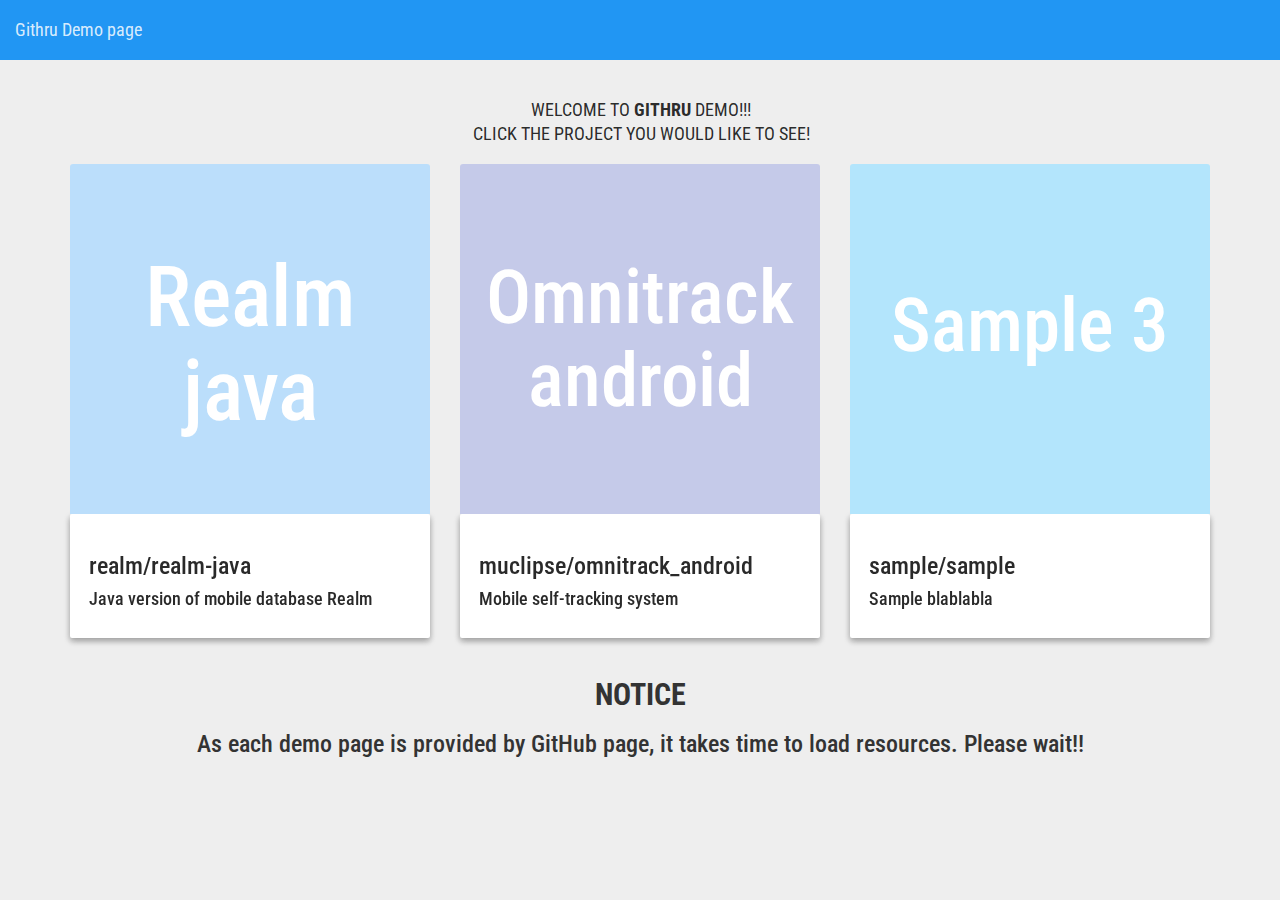
==== commit b2514b3c: "simple revision 3" ====
--- a/index.html
+++ b/index.html
@@ -87,7 +87,7 @@
             </div>
             <div style="text-align: center;">
                 <h2><b>NOTICE</b></h2>
-                <h3>As each demo page is provided by GitHub page, it takes time to load resources. Wait please!!</h3>
+                <h3>As each demo page is provided by GitHub page, it takes time to load resources. Please wait!!</h3>
                 
             </div>
         </div>
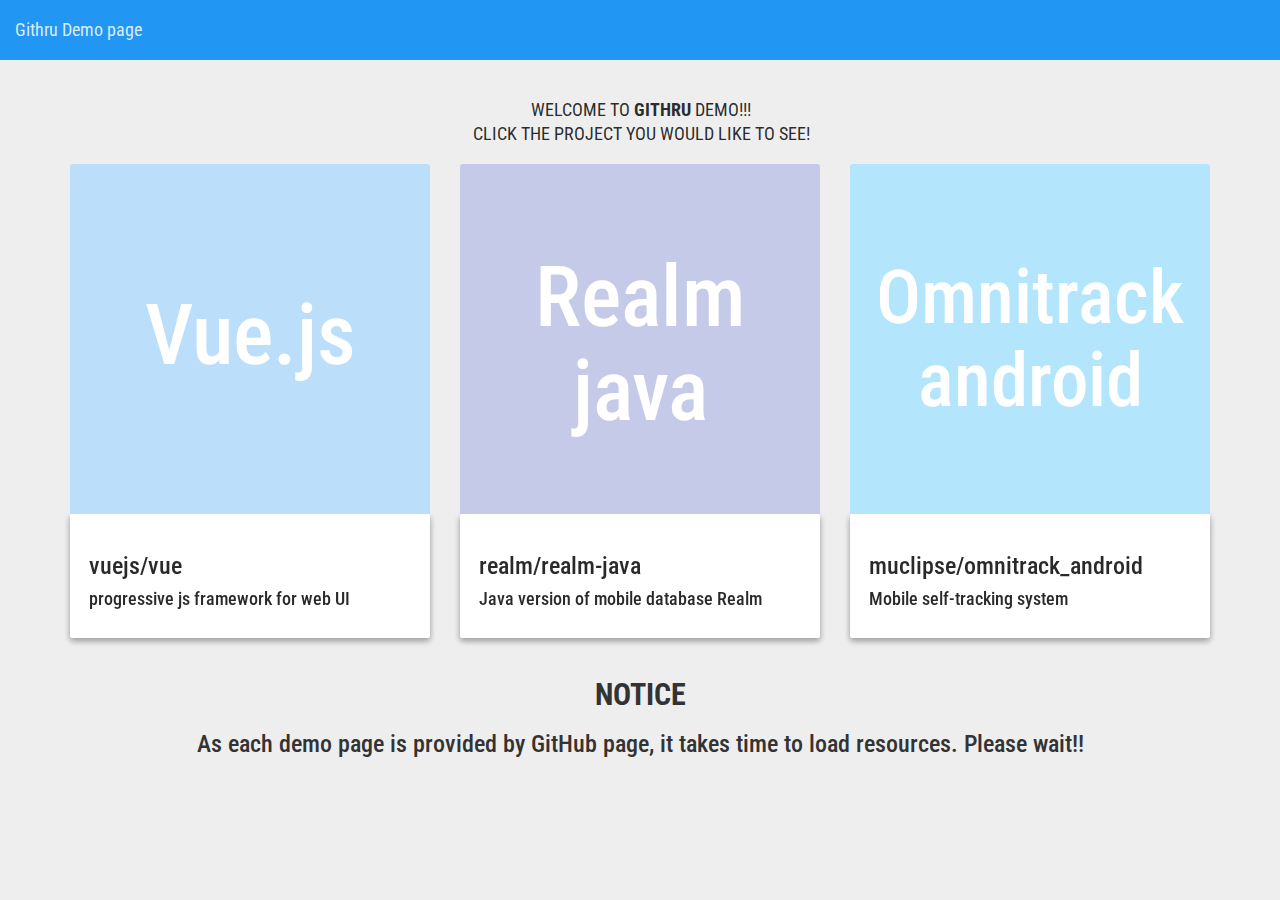
==== commit b76b0c70: "vuejs added" ====
--- a/index.html
+++ b/index.html
@@ -52,7 +52,18 @@
                 <div class="btn btn-default btn-lg btn-block" style="cursor: default;">Welcome to <b>Githru</b> Demo!!! <br>Click the project you would like to see!</div>
                 <div class="col-xs-12 col-md-4 full-card">
                     <div class="flip-card active-card">
-                        <div class="card" style="background-color: #bbdefb;color: white;" onclick="window.open('https://githru.github.io/realm-java-demo/');">
+                        <div class="card" style="background-color: #bbdefb;color: white;" onclick="window.open('https://githru.github.io/vuejs-demo/');">
+                            <h6 style="font-size: 85px; padding-top: 75px;">Vue.js</h6>
+                        </div>
+                        <div class="well">
+                            <h3>vuejs/vue</h3>
+                            <h4>progressive js framework for web UI</h4>
+                        </div>
+                    </div>
+                </div>
+                <div class="col-xs-12 col-md-4 full-card">
+                    <div class="flip-card active-card">
+                        <div class="card" style="background-color: #c5cae9;color: white;" onclick="window.open('https://githru.github.io/realm-java-demo/');">
                             <h6 style="font-size: 85px; padding-top: 37px;">Realm java</h6>
                         </div>
                         <div class="well">
@@ -63,23 +74,12 @@
                 </div>
                 <div class="col-xs-12 col-md-4 full-card">
                     <div class="flip-card active-card">
-                        <div class="card" style="background-color: #c5cae9;color: white;" onclick="window.open('https://githru.github.io/omnitrack-demo/');">
+                        <div class="card" style="background-color: #b3e5fc;color: white;"  onclick="window.open('https://githru.github.io/omnitrack-demo/');">
                             <h6 style="font-size: 75px; padding-top: 42px;">Omnitrack android</h6>
                         </div>
                         <div class="well">
                             <h3>muclipse/omnitrack_android</h3>
                             <h4>Mobile self-tracking system</h4>
-                        </div>
-                    </div>
-                </div>
-                <div class="col-xs-12 col-md-4 full-card">
-                    <div class="flip-card active-card">
-                        <div class="card" style="background-color: #b3e5fc;color: white;">
-                            <h6 style="font-size: 75px; padding-top: 70px;">Sample 3</h6>
-                        </div>
-                        <div class="well">
-                            <h3>sample/sample</h3>
-                            <h4>Sample blablabla</h4>
                         </div>
                     </div>
                 </div>  
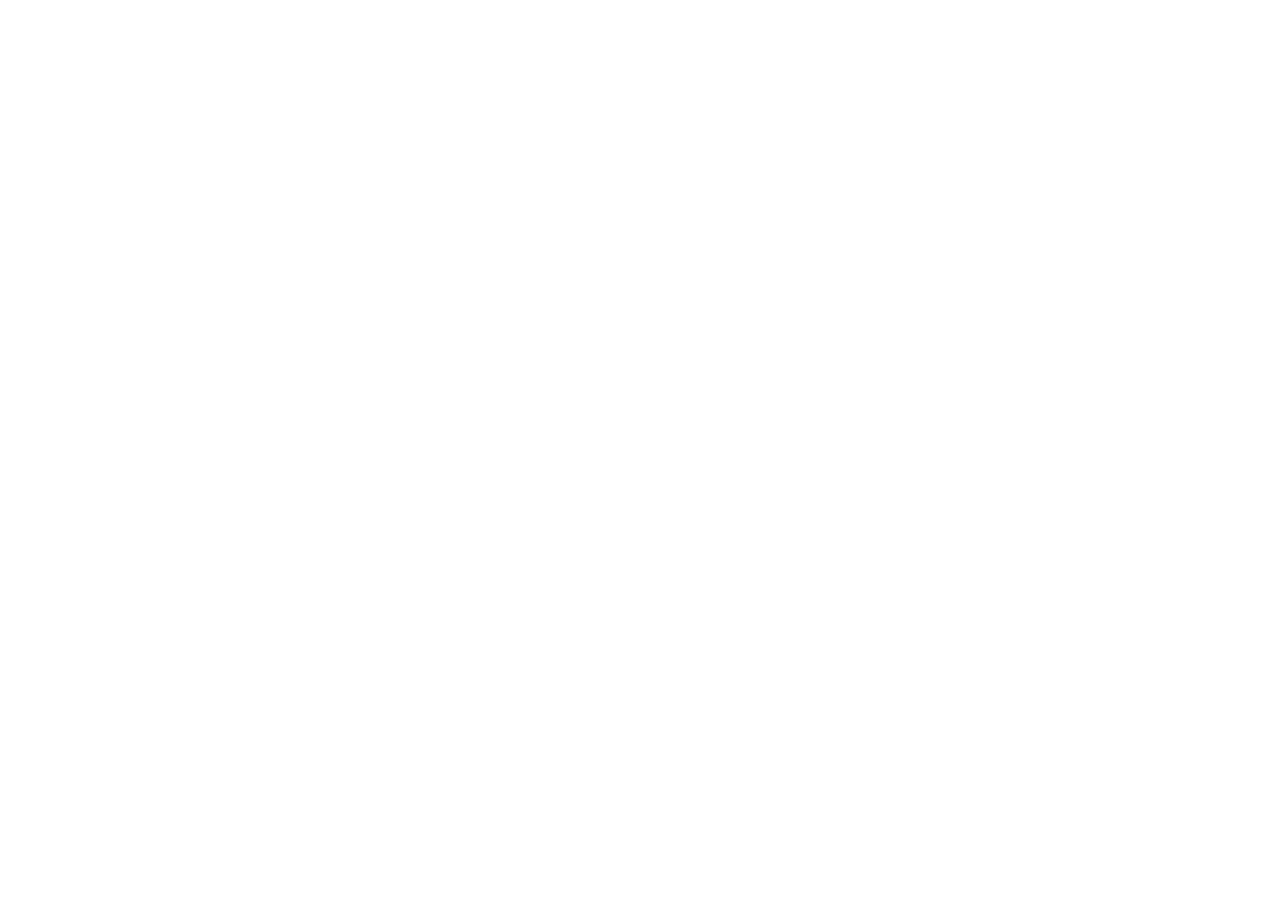
==== commit 20b4f244: "Updates" ====
--- a/index.html
+++ b/index.html
@@ -1,154 +1 @@
-<!DOCTYPE html>
-<!--
-Copyright 2015 Erik Nijenhuis <erik@xerdi.com>.
-
-Licensed under the Apache License, Version 2.0 (the "License");
-you may not use this file except in compliance with the License.
-You may obtain a copy of the License at
-
-     http://www.apache.org/licenses/LICENSE-2.0
-
-Unless required by applicable law or agreed to in writing, software
-distributed under the License is distributed on an "AS IS" BASIS,
-WITHOUT WARRANTIES OR CONDITIONS OF ANY KIND, either express or implied.
-See the License for the specific language governing permissions and
-limitations under the License.
--->
-<html>
-    <head>
-        
-        <meta charset="UTF-8">
-        <meta name="viewport" content="width=device-width, initial-scale=1.0">
-        <meta name="theme-color" content="#1a237e">
-
-        <title>Githru Demo</title>
-        <link href="//maxcdn.bootstrapcdn.com/bootstrap/3.2.0/css/bootstrap.min.css" rel="stylesheet">
-        <link href="material/css/ripples.min.css" rel="stylesheet">
-        <link href="material/css/material-wfont.min.css" rel="stylesheet">
-
-
-
-        <link href="css/flipper.css" rel="stylesheet">
-
-        <link rel=" shortcut icon" href="./favicon.ico">
-        <link rel="icon" href="./favicon.ico">
-        
-    </head>
-    <body>
-        
-        <div class="navbar navbar-inverse" style="background-color: #2196f3;">
-            <div class="navbar-header">
-                <button type="button" class="navbar-toggle" data-toggle="collapse" data-target=".navbar-responsive-collapse">
-                    <span class="icon-bar"></span>
-                    <span class="icon-bar"></span>
-                    <span class="icon-bar"></span>
-                </button>
-                <a class="navbar-brand" href="javascript:void(0)">Githru Demo page</a>
-            </div>
-        </div>
-        
-        <div class="container">
-            <div id="example-row" class="row">
-                <div class="btn btn-default btn-lg btn-block" style="cursor: default;">Welcome to <b>Githru</b> Demo!!! <br>Click the project you would like to see!</div>
-                <div class="col-xs-12 col-md-4 full-card">
-                    <div class="flip-card active-card">
-                        <div class="card" style="background-color: #bbdefb;color: white;" onclick="window.open('https://githru.github.io/vuejs-demo/');">
-                            <h6 style="font-size: 85px; padding-top: 75px;">Vue.js</h6>
-                        </div>
-                        <div class="well">
-                            <h3>vuejs/vue</h3>
-                            <h4>progressive js framework for web UI</h4>
-                        </div>
-                    </div>
-                </div>
-                <div class="col-xs-12 col-md-4 full-card">
-                    <div class="flip-card active-card">
-                        <div class="card" style="background-color: #c5cae9;color: white;" onclick="window.open('https://githru.github.io/realm-java-demo/');">
-                            <h6 style="font-size: 85px; padding-top: 37px;">Realm java</h6>
-                        </div>
-                        <div class="well">
-                            <h3>realm/realm-java</h3>
-                            <h4>Java version of mobile database Realm</h4>
-                        </div>
-                    </div>
-                </div>
-                <div class="col-xs-12 col-md-4 full-card">
-                    <div class="flip-card active-card">
-                        <div class="card" style="background-color: #b3e5fc;color: white;"  onclick="window.open('https://githru.github.io/omnitrack-demo/');">
-                            <h6 style="font-size: 75px; padding-top: 42px;">Omnitrack android</h6>
-                        </div>
-                        <div class="well">
-                            <h3>muclipse/omnitrack_android</h3>
-                            <h4>Mobile self-tracking system</h4>
-                        </div>
-                    </div>
-                </div>  
-           
-            </div>
-            <div style="text-align: center;">
-                <h2><b>NOTICE</b></h2>
-                <h3>As each demo page is provided by GitHub page, it takes time to load resources. Please wait!!</h3>
-                
-            </div>
-        </div>
-        
-        <!--    JAVASCRIPT DEPENENCIES      -->
-        
-        <script src="//code.jquery.com/jquery-1.10.2.min.js"></script>
-        <script src="//maxcdn.bootstrapcdn.com/bootstrap/3.2.0/js/bootstrap.min.js"></script>
-
-        <script src="material/js/ripples.min.js"></script>
-        <script src="material/js/material.min.js"></script>
-        
-        <script src="js/flipper.js"></script>
-        
-        <script>
-            //  First bind the entire row to the flipper!
-            var flipper = new Flipper(document.getElementById("example-row"));
-            
-            $("#first").click(function(e){
-                e.preventDefault();
-                flipper.setCards([{
-                        cardIndex: "0",
-                        activeIndex: "1"
-                    }, {
-                        cardIndex: "1",
-                        activeIndex: "2"
-                    }, {
-                        cardIndex: "2",
-                        activeIndex: "0"
-                }]);
-            });
-            
-            $("#second").click(function(e){
-                e.preventDefault();
-                flipper.setCards([{
-                        cardIndex: "0",
-                        activeIndex: "0"
-                    }, {
-                        cardIndex: "1",
-                        activeIndex: "1"
-                    }, {
-                        cardIndex: "2",
-                        activeIndex: "2"
-                }]);
-            });
-            
-            $("#third").click(function(e){
-                e.preventDefault();
-                flipper.setCards([{
-                        cardIndex: "0",
-                        activeIndex: "2"
-                    }, {
-                        cardIndex: "1",
-                        activeIndex: "0"
-                    }, {
-                        cardIndex: "2",
-                        activeIndex: "1"
-                }]);
-            });
-            
-        </script>
-        
-    </body>
-</html>
+<!doctype html><html lang="en"><head><meta charset="utf-8"/><link rel="shortcut icon" href="/realm-java-demo/favicon.ico"/><meta name="viewport" content="width=device-width,initial-scale=1"/><meta name="theme-color" content="#000000"/><link rel="manifest" href="/realm-java-demo/manifest.json"/><link rel="stylesheet" href="https://fonts.googleapis.com/icon?family=Material+Icons"/><title>Githru Demo</title><link href="/realm-java-demo/static/css/2.de424728.chunk.css" rel="stylesheet"><link href="/realm-java-demo/static/css/main.745c7588.chunk.css" rel="stylesheet"></head><body><noscript>You need to enable JavaScript to run this app.</noscript><div id="root"></div><script>!function(e){function r(r){for(var n,l,a=r[0],f=r[1],i=r[2],c=0,s=[];c<a.length;c++)l=a[c],Object.prototype.hasOwnProperty.call(o,l)&&o[l]&&s.push(o[l][0]),o[l]=0;for(n in f)Object.prototype.hasOwnProperty.call(f,n)&&(e[n]=f[n]);for(p&&p(r);s.length;)s.shift()();return u.push.apply(u,i||[]),t()}function t(){for(var e,r=0;r<u.length;r++){for(var t=u[r],n=!0,a=1;a<t.length;a++){var f=t[a];0!==o[f]&&(n=!1)}n&&(u.splice(r--,1),e=l(l.s=t[0]))}return e}var n={},o={1:0},u=[];function l(r){if(n[r])return n[r].exports;var t=n[r]={i:r,l:!1,exports:{}};return e[r].call(t.exports,t,t.exports,l),t.l=!0,t.exports}l.m=e,l.c=n,l.d=function(e,r,t){l.o(e,r)||Object.defineProperty(e,r,{enumerable:!0,get:t})},l.r=function(e){"undefined"!=typeof Symbol&&Symbol.toStringTag&&Object.defineProperty(e,Symbol.toStringTag,{value:"Module"}),Object.defineProperty(e,"__esModule",{value:!0})},l.t=function(e,r){if(1&r&&(e=l(e)),8&r)return e;if(4&r&&"object"==typeof e&&e&&e.__esModule)return e;var t=Object.create(null);if(l.r(t),Object.defineProperty(t,"default",{enumerable:!0,value:e}),2&r&&"string"!=typeof e)for(var n in e)l.d(t,n,function(r){return e[r]}.bind(null,n));return t},l.n=function(e){var r=e&&e.__esModule?function(){return e.default}:function(){return e};return l.d(r,"a",r),r},l.o=function(e,r){return Object.prototype.hasOwnProperty.call(e,r)},l.p="/realm-java-demo/";var a=this.webpackJsonpfrontend=this.webpackJsonpfrontend||[],f=a.push.bind(a);a.push=r,a=a.slice();for(var i=0;i<a.length;i++)r(a[i]);var p=f;t()}([])</script><script src="/realm-java-demo/static/js/2.74024ec3.chunk.js"></script><script src="/realm-java-demo/static/js/main.b4e43692.chunk.js"></script></body></html>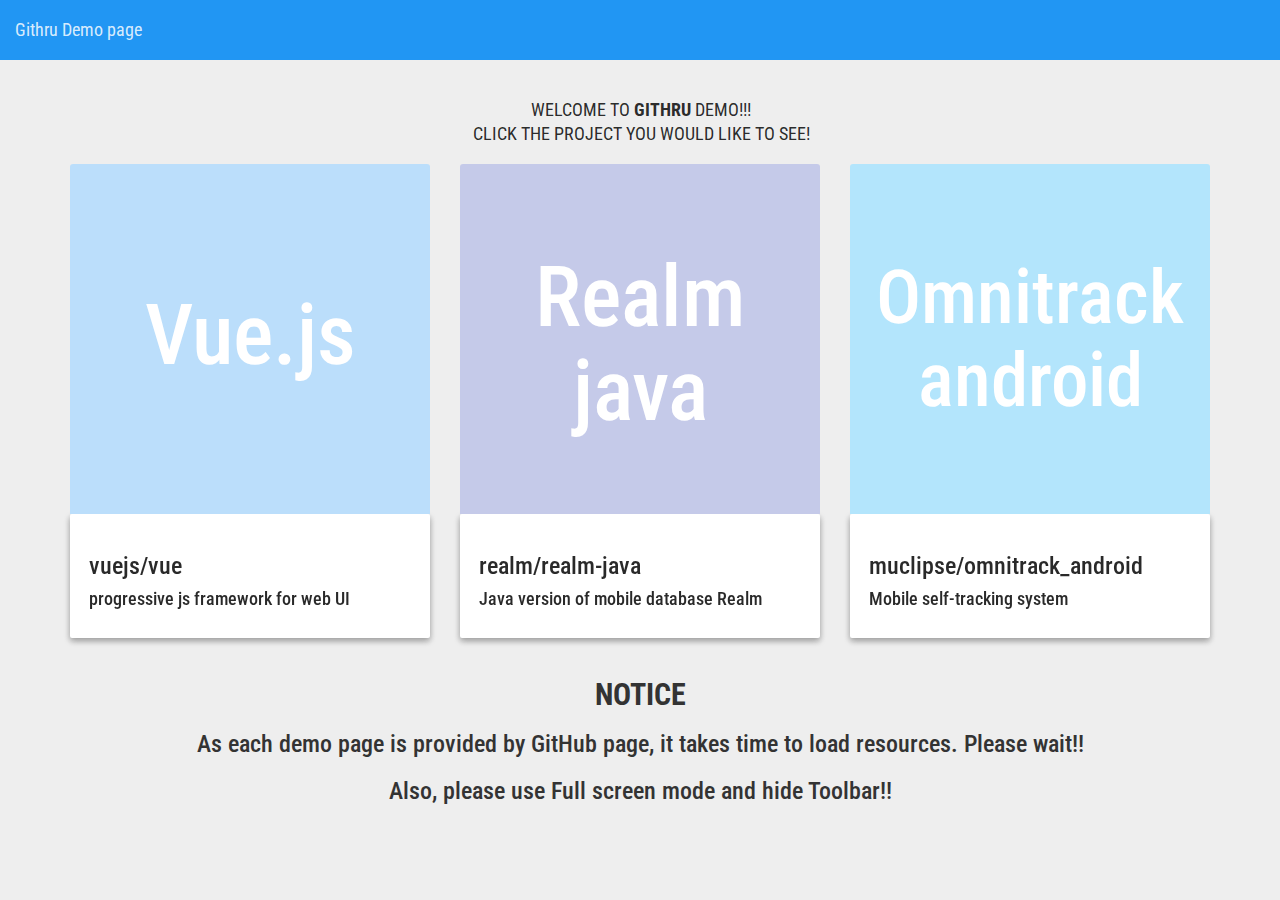
==== commit caec5794: "notice added" ====
--- a/index.html
+++ b/index.html
@@ -1 +1,155 @@
-<!doctype html><html lang="en"><head><meta charset="utf-8"/><link rel="shortcut icon" href="/realm-java-demo/favicon.ico"/><meta name="viewport" content="width=device-width,initial-scale=1"/><meta name="theme-color" content="#000000"/><link rel="manifest" href="/realm-java-demo/manifest.json"/><link rel="stylesheet" href="https://fonts.googleapis.com/icon?family=Material+Icons"/><title>Githru Demo</title><link href="/realm-java-demo/static/css/2.de424728.chunk.css" rel="stylesheet"><link href="/realm-java-demo/static/css/main.745c7588.chunk.css" rel="stylesheet"></head><body><noscript>You need to enable JavaScript to run this app.</noscript><div id="root"></div><script>!function(e){function r(r){for(var n,l,a=r[0],f=r[1],i=r[2],c=0,s=[];c<a.length;c++)l=a[c],Object.prototype.hasOwnProperty.call(o,l)&&o[l]&&s.push(o[l][0]),o[l]=0;for(n in f)Object.prototype.hasOwnProperty.call(f,n)&&(e[n]=f[n]);for(p&&p(r);s.length;)s.shift()();return u.push.apply(u,i||[]),t()}function t(){for(var e,r=0;r<u.length;r++){for(var t=u[r],n=!0,a=1;a<t.length;a++){var f=t[a];0!==o[f]&&(n=!1)}n&&(u.splice(r--,1),e=l(l.s=t[0]))}return e}var n={},o={1:0},u=[];function l(r){if(n[r])return n[r].exports;var t=n[r]={i:r,l:!1,exports:{}};return e[r].call(t.exports,t,t.exports,l),t.l=!0,t.exports}l.m=e,l.c=n,l.d=function(e,r,t){l.o(e,r)||Object.defineProperty(e,r,{enumerable:!0,get:t})},l.r=function(e){"undefined"!=typeof Symbol&&Symbol.toStringTag&&Object.defineProperty(e,Symbol.toStringTag,{value:"Module"}),Object.defineProperty(e,"__esModule",{value:!0})},l.t=function(e,r){if(1&r&&(e=l(e)),8&r)return e;if(4&r&&"object"==typeof e&&e&&e.__esModule)return e;var t=Object.create(null);if(l.r(t),Object.defineProperty(t,"default",{enumerable:!0,value:e}),2&r&&"string"!=typeof e)for(var n in e)l.d(t,n,function(r){return e[r]}.bind(null,n));return t},l.n=function(e){var r=e&&e.__esModule?function(){return e.default}:function(){return e};return l.d(r,"a",r),r},l.o=function(e,r){return Object.prototype.hasOwnProperty.call(e,r)},l.p="/realm-java-demo/";var a=this.webpackJsonpfrontend=this.webpackJsonpfrontend||[],f=a.push.bind(a);a.push=r,a=a.slice();for(var i=0;i<a.length;i++)r(a[i]);var p=f;t()}([])</script><script src="/realm-java-demo/static/js/2.74024ec3.chunk.js"></script><script src="/realm-java-demo/static/js/main.b4e43692.chunk.js"></script></body></html>+<!DOCTYPE html>
+<!--
+Copyright 2015 Erik Nijenhuis <erik@xerdi.com>.
+
+Licensed under the Apache License, Version 2.0 (the "License");
+you may not use this file except in compliance with the License.
+You may obtain a copy of the License at
+
+     http://www.apache.org/licenses/LICENSE-2.0
+
+Unless required by applicable law or agreed to in writing, software
+distributed under the License is distributed on an "AS IS" BASIS,
+WITHOUT WARRANTIES OR CONDITIONS OF ANY KIND, either express or implied.
+See the License for the specific language governing permissions and
+limitations under the License.
+-->
+<html>
+    <head>
+        
+        <meta charset="UTF-8">
+        <meta name="viewport" content="width=device-width, initial-scale=1.0">
+        <meta name="theme-color" content="#1a237e">
+
+        <title>Githru Demo</title>
+        <link href="//maxcdn.bootstrapcdn.com/bootstrap/3.2.0/css/bootstrap.min.css" rel="stylesheet">
+        <link href="material/css/ripples.min.css" rel="stylesheet">
+        <link href="material/css/material-wfont.min.css" rel="stylesheet">
+
+
+
+        <link href="css/flipper.css" rel="stylesheet">
+
+        <link rel=" shortcut icon" href="./favicon.ico">
+        <link rel="icon" href="./favicon.ico">
+        
+    </head>
+    <body>
+        
+        <div class="navbar navbar-inverse" style="background-color: #2196f3;">
+            <div class="navbar-header">
+                <button type="button" class="navbar-toggle" data-toggle="collapse" data-target=".navbar-responsive-collapse">
+                    <span class="icon-bar"></span>
+                    <span class="icon-bar"></span>
+                    <span class="icon-bar"></span>
+                </button>
+                <a class="navbar-brand" href="javascript:void(0)">Githru Demo page</a>
+            </div>
+        </div>
+        
+        <div class="container">
+            <div id="example-row" class="row">
+                <div class="btn btn-default btn-lg btn-block" style="cursor: default;">Welcome to <b>Githru</b> Demo!!! <br>Click the project you would like to see!</div>
+                <div class="col-xs-12 col-md-4 full-card">
+                    <div class="flip-card active-card">
+                        <div class="card" style="background-color: #bbdefb;color: white;" onclick="window.open('https://githru.github.io/vuejs-demo/');">
+                            <h6 style="font-size: 85px; padding-top: 75px;">Vue.js</h6>
+                        </div>
+                        <div class="well">
+                            <h3>vuejs/vue</h3>
+                            <h4>progressive js framework for web UI</h4>
+                        </div>
+                    </div>
+                </div>
+                <div class="col-xs-12 col-md-4 full-card">
+                    <div class="flip-card active-card">
+                        <div class="card" style="background-color: #c5cae9;color: white;" onclick="window.open('https://githru.github.io/realm-java-demo/');">
+                            <h6 style="font-size: 85px; padding-top: 37px;">Realm java</h6>
+                        </div>
+                        <div class="well">
+                            <h3>realm/realm-java</h3>
+                            <h4>Java version of mobile database Realm</h4>
+                        </div>
+                    </div>
+                </div>
+                <div class="col-xs-12 col-md-4 full-card">
+                    <div class="flip-card active-card">
+                        <div class="card" style="background-color: #b3e5fc;color: white;"  onclick="window.open('https://githru.github.io/omnitrack-demo/');">
+                            <h6 style="font-size: 75px; padding-top: 42px;">Omnitrack android</h6>
+                        </div>
+                        <div class="well">
+                            <h3>muclipse/omnitrack_android</h3>
+                            <h4>Mobile self-tracking system</h4>
+                        </div>
+                    </div>
+                </div>  
+           
+            </div>
+            <div style="text-align: center;">
+                <h2><b>NOTICE</b></h2>
+                <h3>As each demo page is provided by GitHub page, it takes time to load resources. Please wait!!</h3>
+                <h3>Also, please use Full screen mode and hide Toolbar!!</h3>
+                
+            </div>
+        </div>
+        
+        <!--    JAVASCRIPT DEPENENCIES      -->
+        
+        <script src="//code.jquery.com/jquery-1.10.2.min.js"></script>
+        <script src="//maxcdn.bootstrapcdn.com/bootstrap/3.2.0/js/bootstrap.min.js"></script>
+
+        <script src="material/js/ripples.min.js"></script>
+        <script src="material/js/material.min.js"></script>
+        
+        <script src="js/flipper.js"></script>
+        
+        <script>
+            //  First bind the entire row to the flipper!
+            var flipper = new Flipper(document.getElementById("example-row"));
+            
+            $("#first").click(function(e){
+                e.preventDefault();
+                flipper.setCards([{
+                        cardIndex: "0",
+                        activeIndex: "1"
+                    }, {
+                        cardIndex: "1",
+                        activeIndex: "2"
+                    }, {
+                        cardIndex: "2",
+                        activeIndex: "0"
+                }]);
+            });
+            
+            $("#second").click(function(e){
+                e.preventDefault();
+                flipper.setCards([{
+                        cardIndex: "0",
+                        activeIndex: "0"
+                    }, {
+                        cardIndex: "1",
+                        activeIndex: "1"
+                    }, {
+                        cardIndex: "2",
+                        activeIndex: "2"
+                }]);
+            });
+            
+            $("#third").click(function(e){
+                e.preventDefault();
+                flipper.setCards([{
+                        cardIndex: "0",
+                        activeIndex: "2"
+                    }, {
+                        cardIndex: "1",
+                        activeIndex: "0"
+                    }, {
+                        cardIndex: "2",
+                        activeIndex: "1"
+                }]);
+            });
+            
+        </script>
+        
+    </body>
+</html>
--- a/material/css/ripples.min.css
+++ b/material/css/ripples.min.css
@@ -0,0 +1 @@
+.withripple{position:relative}.ripple-wrapper{position:absolute;top:0;left:0;z-index:1;width:100%;height:100%;overflow:hidden;border-radius:2px}.ripple{position:absolute;width:20px;height:20px;margin-left:-10px;margin-top:-10px;border-radius:100%;background-color:rgba(0,0,0,.05);-webkit-transform:scale(1);-ms-transform:scale(1);transform:scale(1);-webkit-transform-origin:50%;-ms-transform-origin:50%;transform-origin:50%;opacity:0;pointer-events:none}.ripple.ripple-on{-webkit-transition:opacity .15s ease-in 0s,-webkit-transform .5s cubic-bezier(0.4,0,.2,1) .1s;transition:opacity .15s ease-in 0s,transform .5s cubic-bezier(0.4,0,.2,1) .1s;opacity:1}.ripple.ripple-out{-webkit-transition:opacity .1s linear 0s!important;transition:opacity .1s linear 0s!important;opacity:0}--- a/material/css/material-wfont.min.css
+++ b/material/css/material-wfont.min.css
@@ -0,0 +1 @@
+@import url(//fonts.googleapis.com/css?family=Roboto+Condensed:300italic,400italic,700italic,400,700,300|Roboto:400,100,100italic,300,300italic,400italic,500,500italic,700,700italic);@font-face{font-family:Material-Design;src:url(../fonts/Material-Design.eot?2u7a7w);src:url(../fonts/Material-Design.eot?#iefix2u7a7w) format("embedded-opentype"),url(../fonts/Material-Design.woff?2u7a7w) format("woff"),url(../fonts/Material-Design.ttf?2u7a7w) format("truetype"),url(../fonts/Material-Design.svg?2u7a7w#Material-Design) format("svg");font-weight:400;font-style:normal}[class*=" icon-material-"],[class^=icon-material-]{font-family:Material-Design;speak:none;font-style:normal;font-weight:400;font-variant:normal;text-transform:none;line-height:1;-webkit-font-smoothing:antialiased;-moz-osx-font-smoothing:grayscale}.icon-material-access-alarms:before{content:"\e600"}.icon-material-accessibility:before{content:"\e601"}.icon-material-access-time:before{content:"\e602"}.icon-material-account-box:before{content:"\e603"}.icon-material-account-circle:before{content:"\e604"}.icon-material-adb:before{content:"\e605"}.icon-material-add:before{content:"\e606"}.icon-material-add-alarm:before{content:"\e607"}.icon-material-add-box:before{content:"\e608"}.icon-material-add-circle:before{content:"\e609"}.icon-material-add-circle-outline:before{content:"\e60a"}.icon-material-airplanemode-off:before{content:"\e60b"}.icon-material-airplanemode-on:before{content:"\e60c"}.icon-material-android:before{content:"\e60d"}.icon-material-apps:before{content:"\e60e"}.icon-material-archive:before{content:"\e60f"}.icon-material-arrow-back:before{content:"\e610"}.icon-material-arrow-drop-down:before{content:"\e611"}.icon-material-arrow-drop-down-circle:before{content:"\e612"}.icon-material-arrow-drop-up:before{content:"\e613"}.icon-material-arrow-forward:before{content:"\e614"}.icon-material-attachment:before{content:"\e615"}.icon-material-auto-fix:before{content:"\e616"}.icon-material-backspace:before{content:"\e617"}.icon-material-backup:before{content:"\e618"}.icon-material-beenhere:before{content:"\e619"}.icon-material-block:before{content:"\e61a"}.icon-material-bluetooth2:before{content:"\e61b"}.icon-material-bluetooth:before{content:"\e61c"}.icon-material-bluetooth-audio:before{content:"\e61d"}.icon-material-bluetooth-connected2:before{content:"\e61e"}.icon-material-bluetooth-connected:before{content:"\e61f"}.icon-material-bluetooth-disabled:before{content:"\e620"}.icon-material-bluetooth-searching:before{content:"\e621"}.icon-material-book:before{content:"\e622"}.icon-material-bookmark:before{content:"\e623"}.icon-material-bookmark-outline:before{content:"\e624"}.icon-material-brightness-auto:before{content:"\e625"}.icon-material-brightness-high:before{content:"\e626"}.icon-material-brightness-low:before{content:"\e627"}.icon-material-brightness-medium:before{content:"\e628"}.icon-material-bug-report:before{content:"\e629"}.icon-material-cake:before{content:"\e62a"}.icon-material-call:before{content:"\e62b"}.icon-material-call-end:before{content:"\e62c";font-size:60%}.icon-material-call-made:before{content:"\e62d"}.icon-material-call-merge:before{content:"\e62e"}.icon-material-call-missed:before{content:"\e62f"}.icon-material-call-received:before{content:"\e630"}.icon-material-call-split:before{content:"\e631"}.icon-material-camera:before{content:"\e632"}.icon-material-camera-alt:before{content:"\e633"}.icon-material-camera-roll:before{content:"\e634"}.icon-material-cancel:before{content:"\e635"}.icon-material-cast:before{content:"\e636"}.icon-material-cast-connected:before{content:"\e637"}.icon-material-chat:before{content:"\e638"}.icon-material-check:before{content:"\e639"}.icon-material-check-box:before{content:"\e63a"}.icon-material-check-box-blank:before{content:"\e63b"}.icon-material-check-box-outline:before{content:"\e63c"}.icon-material-check-box-outline-blank:before{content:"\e63d"}.icon-material-check-circle:before{content:"\e63e"}.icon-material-check-circle-blank:before{content:"\e63f"}.icon-material-check-circle-outline:before{content:"\e640"}.icon-material-check-circle-outline-blank:before{content:"\e641"}.icon-material-chevron-left:before{content:"\e642"}.icon-material-chevron-right:before{content:"\e643"}.icon-material-chromecast:before{content:"\e644"}.icon-material-circles:before{content:"\e645"}.icon-material-circles-add:before{content:"\e646"}.icon-material-circles-extended:before{content:"\e647"}.icon-material-clear:before{content:"\e648"}.icon-material-close:before{content:"\e649"}.icon-material-closed-caption:before{content:"\e64a"}.icon-material-cloud:before{content:"\e64b"}.icon-material-cloud-circle:before{content:"\e64c"}.icon-material-cloud-done:before{content:"\e64d"}.icon-material-cloud-download:before{content:"\e64e"}.icon-material-cloud-off:before{content:"\e64f"}.icon-material-cloud-queue:before{content:"\e650"}.icon-material-cloud-upload:before{content:"\e651"}.icon-material-comment:before{content:"\e652"}.icon-material-communities:before{content:"\e653"}.icon-material-content-copy:before{content:"\e654"}.icon-material-content-cut:before{content:"\e655"}.icon-material-content-paste:before{content:"\e656"}.icon-material-create:before{content:"\e657"}.icon-material-credit-card:before{content:"\e658"}.icon-material-crop:before{content:"\e659"}.icon-material-crop-free:before{content:"\e65a"}.icon-material-crop-landscape:before{content:"\e65b"}.icon-material-crop-portrait:before{content:"\e65c"}.icon-material-crop-square:before{content:"\e65d"}.icon-material-data-usage:before{content:"\e65e"}.icon-material-delete:before{content:"\e65f"}.icon-material-developer-mode:before{content:"\e660"}.icon-material-dialpad:before{content:"\e661"}.icon-material-directions:before{content:"\e662"}.icon-material-directions-bike:before{content:"\e663"}.icon-material-directions-bus:before{content:"\e664"}.icon-material-directions-car:before{content:"\e665"}.icon-material-directions-subway:before{content:"\e666"}.icon-material-directions-train:before{content:"\e667"}.icon-material-directions-transit:before{content:"\e668"}.icon-material-directionswalk:before{content:"\e669"}.icon-material-disc-full:before{content:"\e66a"}.icon-material-dock:before{content:"\e66b"}.icon-material-domain:before{content:"\e66c"}.icon-material-done:before{content:"\e66d"}.icon-material-done-all:before{content:"\e66e"}.icon-material-do-not-disturb:before{content:"\e66f"}.icon-material-drafts:before{content:"\e670"}.icon-material-drawer:before{content:"\e671"}.icon-material-drive:before{content:"\e672"}.icon-material-drive-document:before{content:"\e673"}.icon-material-drive-drawing:before{content:"\e674"}.icon-material-drive-eta:before{content:"\e675"}.icon-material-drive-file:before{content:"\e676"}.icon-material-drive-form:before{content:"\e677"}.icon-material-drive-fusiontable:before{content:"\e678"}.icon-material-drive-image:before{content:"\e679"}.icon-material-drive-ms-excel:before{content:"\e67a"}.icon-material-drive-ms-powerpoint:before{content:"\e67b"}.icon-material-drive-ms-word:before{content:"\e67c"}.icon-material-drive-pdf:before{content:"\e67d"}.icon-material-drive-presentation:before{content:"\e67e"}.icon-material-drive-script:before{content:"\e67f"}.icon-material-drive-site:before{content:"\e680"}.icon-material-drive-spreadsheet:before{content:"\e681"}.icon-material-drive-video:before{content:"\e682"}.icon-material-earth:before{content:"\e683"}.icon-material-email2:before{content:"\e684"}.icon-material-email:before{content:"\e685"}.icon-material-error:before{content:"\e686"}.icon-material-event2:before{content:"\e687"}.icon-material-event:before{content:"\e688"}.icon-material-exit-to-app:before{content:"\e689"}.icon-material-expand-less:before{content:"\e68a"}.icon-material-expand-more:before{content:"\e68b"}.icon-material-explore:before{content:"\e68c"}.icon-material-extension:before{content:"\e68d"}.icon-material-fast-forward:before{content:"\e68e"}.icon-material-fast-rewind:before{content:"\e68f"}.icon-material-favorite:before{content:"\e690"}.icon-material-favorite-outline:before{content:"\e691"}.icon-material-file-download:before{content:"\e692"}.icon-material-file-upload:before{content:"\e693"}.icon-material-filter:before{content:"\e694"}.icon-material-flag:before{content:"\e695"}.icon-material-flash-auto:before{content:"\e696"}.icon-material-flash-off:before{content:"\e697"}.icon-material-flash-on:before{content:"\e698"}.icon-material-flights:before{content:"\e699"}.icon-material-flip-to-back:before{content:"\e69a"}.icon-material-flip-to-front:before{content:"\e69b"}.icon-material-folder:before{content:"\e69c"}.icon-material-folder-mydrive:before{content:"\e69d"}.icon-material-folder-shared:before{content:"\e69e"}.icon-material-forum:before{content:"\e69f"}.icon-material-forward:before{content:"\e6a0"}.icon-material-fullscreen:before{content:"\e6a1"}.icon-material-fullscreen-exit:before{content:"\e6a2"}.icon-material-gamepad:before{content:"\e6a3"}.icon-material-games:before{content:"\e6a4"}.icon-material-gesture:before{content:"\e6a5"}.icon-material-glass:before{content:"\e6a6"}.icon-material-gmail2:before{content:"\e6a7"}.icon-material-gmail:before{content:"\e6a8"}.icon-material-google:before{content:"\e6a9"}.icon-material-google-plus:before{content:"\e6aa"}.icon-material-gps-fixed:before{content:"\e6ab"}.icon-material-gps-not-fixed:before{content:"\e6ac"}.icon-material-gps-off:before{content:"\e6ad"}.icon-material-group:before{content:"\e6ae"}.icon-material-group-add:before{content:"\e6af"}.icon-material-hangout2:before{content:"\e6b0"}.icon-material-hangout:before{content:"\e6b1"}.icon-material-hangout-video:before{content:"\e6b2"}.icon-material-hangout-video-off:before{content:"\e6b3"}.icon-material-headset:before{content:"\e6b4"}.icon-material-headset-mic:before{content:"\e6b5"}.icon-material-help:before{content:"\e6b6"}.icon-material-high-quality:before{content:"\e6b7"}.icon-material-history:before{content:"\e6b8"}.icon-material-home:before{content:"\e6b9"}.icon-material-hotel:before{content:"\e6ba"}.icon-material-https:before{content:"\e6bb"}.icon-material-image:before{content:"\e6bc"}.icon-material-import-export:before{content:"\e6bd"}.icon-material-inbox:before{content:"\e6be"}.icon-material-info:before{content:"\e6bf"}.icon-material-info-outline:before{content:"\e6c0"}.icon-material-invert-colors:before{content:"\e6c1"}.icon-material-keep2:before{content:"\e6c2"}.icon-material-keep:before{content:"\e6c3"}.icon-material-keyboard:before{content:"\e6c4"}.icon-material-keyboard-alt:before{content:"\e6c5"}.icon-material-keyboard-arrow-down:before{content:"\e6c6"}.icon-material-keyboard-arrow-left:before{content:"\e6c7"}.icon-material-keyboard-arrow-right:before{content:"\e6c8"}.icon-material-keyboard-arrow-up:before{content:"\e6c9"}.icon-material-keyboard-backspace:before{content:"\e6ca"}.icon-material-keyboard-capslock:before{content:"\e6cb"}.icon-material-keyboard-control:before{content:"\e6cc";font-size:36%}.icon-material-keyboard-hide:before{content:"\e6cd"}.icon-material-keyboard-return:before{content:"\e6ce"}.icon-material-keyboard-tab:before{content:"\e6cf"}.icon-material-keyboard-voice:before{content:"\e6d0"}.icon-material-label:before{content:"\e6d1"}.icon-material-label-outline:before{content:"\e6d2"}.icon-material-landscape:before{content:"\e6d3"}.icon-material-language:before{content:"\e6d4"}.icon-material-laptop:before{content:"\e6d5"}.icon-material-launch:before{content:"\e6d6"}.icon-material-link:before{content:"\e6d7"}.icon-material-list:before{content:"\e6d8"}.icon-material-live-help:before{content:"\e6d9"}.icon-material-location:before{content:"\e6da"}.icon-material-location-city:before{content:"\e6db"}.icon-material-location-disabled:before{content:"\e6dc"}.icon-material-location-searching:before{content:"\e6dd"}.icon-material-lock:before{content:"\e6de"}.icon-material-lock-open:before{content:"\e6df"}.icon-material-lock-outline:before{content:"\e6e0"}.icon-material-loop:before{content:"\e6e1"}.icon-material-mail:before{content:"\e6e2"}.icon-material-map:before{content:"\e6e3"}.icon-material-markunread:before{content:"\e6e4"}.icon-material-memory:before{content:"\e6e5"}.icon-material-menu:before{content:"\e6e6"}.icon-material-message:before{content:"\e6e7"}.icon-material-messenger:before{content:"\e6e8"}.icon-material-mic:before{content:"\e6e9"}.icon-material-mic-none:before{content:"\e6ea"}.icon-material-mic-off:before{content:"\e6eb"}.icon-material-mms:before{content:"\e6ec"}.icon-material-mood:before{content:"\e6ed"}.icon-material-more:before{content:"\e6ee"}.icon-material-more-horiz:before{content:"\e6ef";font-size:25%}.icon-material-more-vert:before{content:"\e6f0"}.icon-material-mouse:before{content:"\e6f1"}.icon-material-movie:before{content:"\e6f2"}.icon-material-nest-protect:before{content:"\e6f3"}.icon-material-nest-thermostat:before{content:"\e6f4"}.icon-material-network-cell:before{content:"\e6f5"}.icon-material-network-wifi:before{content:"\e6f6"}.icon-material-news:before{content:"\e6f7"}.icon-material-nfc:before{content:"\e6f8"}.icon-material-notifications:before{content:"\e6f9"}.icon-material-notifications-none:before{content:"\e6fa"}.icon-material-notifications-off:before{content:"\e6fb"}.icon-material-notifications-on:before{content:"\e6fc"}.icon-material-notifications-paused:before{content:"\e6fd"}.icon-material-pages:before{content:"\e6fe"}.icon-material-palette:before{content:"\e6ff"}.icon-material-panorama:before{content:"\e700"}.icon-material-party-mode:before{content:"\e701"}.icon-material-pause:before{content:"\e702"}.icon-material-pause-circle-fill:before{content:"\e703"}.icon-material-pause-circle-outline:before{content:"\e704"}.icon-material-people:before{content:"\e705"}.icon-material-person:before{content:"\e706"}.icon-material-person-add:before{content:"\e707"}.icon-material-person-location:before{content:"\e708"}.icon-material-person-outline:before{content:"\e709"}.icon-material-phone2:before{content:"\e70a"}.icon-material-phone:before{content:"\e70b"}.icon-material-phone-bluetooth-speaker:before{content:"\e70c"}.icon-material-phone-forwarded:before{content:"\e70d"}.icon-material-phone-in-talk:before{content:"\e70e"}.icon-material-phone-locked:before{content:"\e70f"}.icon-material-phone-missed:before{content:"\e710"}.icon-material-phone-paused:before{content:"\e711"}.icon-material-photo:before{content:"\e712"}.icon-material-photo-album:before{content:"\e713"}.icon-material-photo-library:before{content:"\e714"}.icon-material-place:before{content:"\e715"}.icon-material-play-arrow:before{content:"\e716"}.icon-material-play-circle-fill:before{content:"\e717"}.icon-material-play-circle-outline:before{content:"\e718"}.icon-material-play-download:before{content:"\e719"}.icon-material-play-install:before{content:"\e71a"}.icon-material-plus-one:before{content:"\e71b"}.icon-material-poll:before{content:"\e71c"}.icon-material-polymer:before{content:"\e71d"}.icon-material-portrait:before{content:"\e71e"}.icon-material-post-blogger:before{content:"\e71f"}.icon-material-post-facebook:before{content:"\e720"}.icon-material-post-gplus:before{content:"\e721"}.icon-material-post-instagram:before{content:"\e722"}.icon-material-post-linkedin:before{content:"\e723"}.icon-material-post-pinterest:before{content:"\e724"}.icon-material-post-tumblr:before{content:"\e725"}.icon-material-post-twitter:before{content:"\e726"}.icon-material-print:before{content:"\e727"}.icon-material-public:before{content:"\e728"}.icon-material-queue:before{content:"\e729"}.icon-material-radio-button-off:before{content:"\e72a"}.icon-material-radio-button-on:before{content:"\e72b"}.icon-material-receipt:before{content:"\e72c"}.icon-material-refresh:before{content:"\e72d"}.icon-material-reminder:before{content:"\e72e"}.icon-material-remove:before{content:"\e72f";font-size:16%}.icon-material-remove-circle:before{content:"\e730"}.icon-material-remove-circle-outline:before{content:"\e731"}.icon-material-replay:before{content:"\e732"}.icon-material-reply:before{content:"\e733"}.icon-material-reply-all:before{content:"\e734"}.icon-material-report:before{content:"\e735"}.icon-material-ring-volume:before{content:"\e736"}.icon-material-rotate-left:before{content:"\e737"}.icon-material-rotate-right:before{content:"\e738"}.icon-material-satellite:before{content:"\e739"}.icon-material-save:before{content:"\e73a"}.icon-material-schedule:before{content:"\e73b"}.icon-material-school:before{content:"\e73c"}.icon-material-screen-lock-landscape:before{content:"\e73d"}.icon-material-screen-lock-portrait:before{content:"\e73e"}.icon-material-screen-lock-rotation:before{content:"\e73f"}.icon-material-screen-rotation:before{content:"\e740"}.icon-material-sd-card:before{content:"\e741"}.icon-material-sd-storage:before{content:"\e742"}.icon-material-search:before{content:"\e743"}.icon-material-select-all:before{content:"\e744"}.icon-material-send:before{content:"\e745"}.icon-material-settings:before{content:"\e746"}.icon-material-settings-applications:before{content:"\e747"}.icon-material-settings-bluetooth:before{content:"\e748"}.icon-material-settings-cell:before{content:"\e749"}.icon-material-settings-phone:before{content:"\e74a"}.icon-material-settings-power:before{content:"\e74b"}.icon-material-settings-voice:before{content:"\e74c"}.icon-material-share:before{content:"\e74d"}.icon-material-share-alt:before{content:"\e74e"}.icon-material-shopping-basket:before{content:"\e74f"}.icon-material-shopping-cart:before{content:"\e750"}.icon-material-shuffle:before{content:"\e751"}.icon-material-signal-cellular-1-bar:before{content:"\e752"}.icon-material-signal-cellular-2-bar:before{content:"\e753"}.icon-material-signal-cellular-3-bar:before{content:"\e754"}.icon-material-signal-cellular-4-bar:before{content:"\e755"}.icon-material-signal-wifi-1-bar:before{content:"\e756"}.icon-material-signal-wifi-2-bar:before{content:"\e757"}.icon-material-signal-wifi-3-bar:before{content:"\e758"}.icon-material-signal-wifi-4-bar:before{content:"\e759"}.icon-material-sim-card-alert:before{content:"\e75a"}.icon-material-skip-next:before{content:"\e75b"}.icon-material-skip-previous:before{content:"\e75c"}.icon-material-slideshow:before{content:"\e75d"}.icon-material-sms:before{content:"\e75e"}.icon-material-sms-failed:before{content:"\e75f"}.icon-material-sort:before{content:"\e760"}.icon-material-speaker:before{content:"\e761"}.icon-material-star:before{content:"\e762"}.icon-material-star-half:before{content:"\e763"}.icon-material-star-outline:before{content:"\e764"}.icon-material-star-rate:before{content:"\e765"}.icon-material-stop:before{content:"\e766"}.icon-material-storage:before{content:"\e767"}.icon-material-store:before{content:"\e768"}.icon-material-swap-driving-apps:before{content:"\e769"}.icon-material-swap-horiz:before{content:"\e76a"}.icon-material-swap-vert:before{content:"\e76b"}.icon-material-swap-vert-circle:before{content:"\e76c"}.icon-material-switch-camera:before{content:"\e76d"}.icon-material-switch-video:before{content:"\e76e"}.icon-material-sync:before{content:"\e76f"}.icon-material-sync-disabled:before{content:"\e770"}.icon-material-sync-green:before{content:"\e771"}.icon-material-sync-problem:before{content:"\e772"}.icon-material-sync-problem-red:before{content:"\e773"}.icon-material-system-update:before{content:"\e774"}.icon-material-tab:before{content:"\e775"}.icon-material-tablet:before{content:"\e776"}.icon-material-tab-unselected:before{content:"\e777"}.icon-material-tag-faces:before{content:"\e778"}.icon-material-tap-and-play:before{content:"\e779"}.icon-material-terrain:before{content:"\e77a"}.icon-material-text-format:before{content:"\e77b"}.icon-material-textsms:before{content:"\e77c"}.icon-material-theaters:before{content:"\e77d"}.icon-material-thumb-down:before{content:"\e77e"}.icon-material-thumb-up:before{content:"\e77f"}.icon-material-timelapse:before{content:"\e780"}.icon-material-timer:before{content:"\e781"}.icon-material-time-to-leave:before{content:"\e782"}.icon-material-today:before{content:"\e783"}.icon-material-traffic4:before{content:"\e784"}.icon-material-translate:before{content:"\e785"}.icon-material-tv:before{content:"\e786"}.icon-material-undo:before{content:"\e787"}.icon-material-unfold-less:before{content:"\e788"}.icon-material-unfold-more:before{content:"\e789"}.icon-material-unknown-1:before{content:"\e78a"}.icon-material-unknown-2:before{content:"\e78b"}.icon-material-unknown-3:before{content:"\e78c"}.icon-material-unknown-4:before{content:"\e78d"}.icon-material-unknown-5:before{content:"\e78e"}.icon-material-unknown-6:before{content:"\e78f"}.icon-material-unknown-7:before{content:"\e790"}.icon-material-usb2:before{content:"\e791"}.icon-material-usb:before{content:"\e792"}.icon-material-vibration:before{content:"\e793"}.icon-material-videocam:before{content:"\e794"}.icon-material-videocam-off:before{content:"\e795"}.icon-material-video-youtube:before{content:"\e796"}.icon-material-view-array:before{content:"\e797"}.icon-material-view-column:before{content:"\e798"}.icon-material-view-headline:before{content:"\e799"}.icon-material-view-list:before{content:"\e79a"}.icon-material-view-module:before{content:"\e79b"}.icon-material-view-quilt:before{content:"\e79c"}.icon-material-view-stream:before{content:"\e79d"}.icon-material-visibility:before{content:"\e79e"}.icon-material-visibility-off:before{content:"\e79f"}.icon-material-voice:before{content:"\e7a0"}.icon-material-voicemail:before{content:"\e7a1"}.icon-material-volume-down:before{content:"\e7a2"}.icon-material-volume-mute:before{content:"\e7a3"}.icon-material-volume-off:before{content:"\e7a4"}.icon-material-volume-up:before{content:"\e7a5"}.icon-material-vpn:before{content:"\e7a6"}.icon-material-warning:before{content:"\e7a7"}.icon-material-watch2:before{content:"\e7a8"}.icon-material-wb-auto:before{content:"\e7a9"}.icon-material-wb-cloudy:before{content:"\e7aa"}.icon-material-wb-incandescent:before{content:"\e7ab"}.icon-material-wb-irradescent:before{content:"\e7ac"}.icon-material-wb-sunny2:before{content:"\e7ad"}.icon-material-web2:before{content:"\e7ae"}.icon-material-whatshot:before{content:"\e7af"}.icon-material-wifi-tethering2:before{content:"\e7b0"}.icon-material-wifi-tethering3:before{content:"\e7b1"}.icon-material-work2:before{content:"\e7b2"}.icon-material-call2:before{content:"\e7b3"}.icon-material-call-end2:before{content:"\e7b4"}.icon-material-call-made2:before{content:"\e7b5"}.icon-material-call-merge2:before{content:"\e7b6"}.icon-material-call-missed2:before{content:"\e7b7"}.icon-material-call-received2:before{content:"\e7b8"}.icon-material-call-split2:before{content:"\e7b9"}.icon-material-chat2:before{content:"\e7ba"}.icon-material-comment2:before{content:"\e7bb"}.icon-material-dialpad2:before{content:"\e7bc"}.icon-material-email3:before{content:"\e7bd"}.icon-material-forum2:before{content:"\e7be"}.icon-material-gmail3:before{content:"\e7bf"}.icon-material-hangout3:before{content:"\e7c0"}.icon-material-hangout-video2:before{content:"\e7c1"}.icon-material-hangout-video-off2:before{content:"\e7c2"}.icon-material-import-export2:before{content:"\e7c3"}.icon-material-live-help2:before{content:"\e7c4"}.icon-material-message2:before{content:"\e7c5"}.icon-material-messenger2:before{content:"\e7c6"}.icon-material-phone3:before{content:"\e7c7"}.icon-material-ring-volume2:before{content:"\e7c8"}.icon-material-textsms2:before{content:"\e7c9"}.icon-material-voicemail2:before{content:"\e7ca"}.icon-material-closed-caption2:before{content:"\e7cb"}.icon-material-fast-forward2:before{content:"\e7cc"}.icon-material-fast-rewind2:before{content:"\e7cd"}.icon-material-games2:before{content:"\e7ce"}.icon-material-high-quality2:before{content:"\e7cf"}.icon-material-loop2:before{content:"\e7d0"}.icon-material-mic2:before{content:"\e7d1"}.icon-material-mic-none2:before{content:"\e7d2"}.icon-material-mic-off2:before{content:"\e7d3"}.icon-material-movie2:before{content:"\e7d4"}.icon-material-news2:before{content:"\e7d5"}.icon-material-pause2:before{content:"\e7d6"}.icon-material-pause-circle-fill2:before{content:"\e7d7"}.icon-material-pause-circle-outline2:before{content:"\e7d8"}.icon-material-play-arrow2:before{content:"\e7d9"}.icon-material-play-circle-fill2:before{content:"\e7da"}.icon-material-play-circle-outline2:before{content:"\e7db"}.icon-material-queue2:before{content:"\e7dc"}.icon-material-replay2:before{content:"\e7dd"}.icon-material-shuffle2:before{content:"\e7de"}.icon-material-skip-next2:before{content:"\e7df"}.icon-material-skip-previous2:before{content:"\e7e0"}.icon-material-stop2:before{content:"\e7e1"}.icon-material-videocam2:before{content:"\e7e2"}.icon-material-videocam-off2:before{content:"\e7e3"}.icon-material-video-youtube2:before{content:"\e7e4"}.icon-material-volume-down2:before{content:"\e7e5"}.icon-material-volume-mute2:before{content:"\e7e6"}.icon-material-volume-off2:before{content:"\e7e7"}.icon-material-volume-up2:before{content:"\e7e8"}.icon-material-web22:before{content:"\e7e9"}@-webkit-keyframes input-highlight{0%{left:20%;width:20%}99%{width:0;left:0;opacity:1}100%{opacity:0}}@keyframes input-highlight{0%{left:20%;width:20%}99%{width:0;left:0;opacity:1}100%{opacity:0}}.shadow-z-1{box-shadow:0 1px 3px rgba(0,0,0,.12),0 1px 2px rgba(0,0,0,.24)}.shadow-z-2{box-shadow:0 3px 6px rgba(0,0,0,.16),0 3px 6px rgba(0,0,0,.23)}.shadow-z-2-hover{box-shadow:0 3px 6px rgba(0,0,0,.2),0 3px 6px rgba(0,0,0,.28)}.shadow-z-3{box-shadow:0 10px 20px rgba(0,0,0,.19),0 6px 6px rgba(0,0,0,.23)}.shadow-z-4{box-shadow:0 14px 28px rgba(0,0,0,.25),0 10px 10px rgba(0,0,0,.22)}.shadow-z-5{box-shadow:0 19px 38px rgba(0,0,0,.3),0 15px 12px rgba(0,0,0,.22)}body{background-color:#EEE}body.inverse{background:#333}body.inverse,body.inverse .form-control{color:rgba(255,255,255,.84)}.h1,.h2,.h3,.h4,.h5,.h6,body,h1,h2,h3,h4,h5,h6{font-family:"Roboto Condensed","Helvetica Neue",Helvetica,Arial,sans-serif}.container .well,.container .well .form-control,.container .well:not([class^="well well-material-"]),.container .well:not([class^="well well-material-"]) .form-control,.container-fluid .well,.container-fluid .well .form-control,.container-fluid .well:not([class^="well well-material-"]),.container-fluid .well:not([class^="well well-material-"]) .form-control,body .well,body .well .form-control,body .well:not([class^="well well-material-"]),body .well:not([class^="well well-material-"]) .form-control{color:rgba(0,0,0,.84)}.container .well .floating-label,.container .well:not([class^="well well-material-"]) .floating-label,.container-fluid .well .floating-label,.container-fluid .well:not([class^="well well-material-"]) .floating-label,body .well .floating-label,body .well:not([class^="well well-material-"]) .floating-label{color:#7e7e7e}.container .well .form-control,.container .well:not([class^="well well-material-"]) .form-control,.container-fluid .well .form-control,.container-fluid .well:not([class^="well well-material-"]) .form-control,body .well .form-control,body .well:not([class^="well well-material-"]) .form-control{border-bottom-color:#7e7e7e}.container .well .form-control::-webkit-input-placeholder,.container .well:not([class^="well well-material-"]) .form-control::-webkit-input-placeholder,.container-fluid .well .form-control::-webkit-input-placeholder,.container-fluid .well:not([class^="well well-material-"]) .form-control::-webkit-input-placeholder,body .well .form-control::-webkit-input-placeholder,body .well:not([class^="well well-material-"]) .form-control::-webkit-input-placeholder{color:#7e7e7e}.container .well .form-control::-moz-placeholder,.container .well:not([class^="well well-material-"]) .form-control::-moz-placeholder,.container-fluid .well .form-control::-moz-placeholder,.container-fluid .well:not([class^="well well-material-"]) .form-control::-moz-placeholder,body .well .form-control::-moz-placeholder,body .well:not([class^="well well-material-"]) .form-control::-moz-placeholder{color:#7e7e7e;opacity:1}.container .well .form-control:-ms-input-placeholder,.container .well:not([class^="well well-material-"]) .form-control:-ms-input-placeholder,.container-fluid .well .form-control:-ms-input-placeholder,.container-fluid .well:not([class^="well well-material-"]) .form-control:-ms-input-placeholder,body .well .form-control:-ms-input-placeholder,body .well:not([class^="well well-material-"]) .form-control:-ms-input-placeholder{color:#7e7e7e}.container .well .create,.container .well .option,.container .well:not([class^="well well-material-"]) .create,.container .well:not([class^="well well-material-"]) .option,.container-fluid .well .create,.container-fluid .well .option,.container-fluid .well:not([class^="well well-material-"]) .create,.container-fluid .well:not([class^="well well-material-"]) .option,body .well .create,body .well .option,body .well:not([class^="well well-material-"]) .create,body .well:not([class^="well well-material-"]) .option{color:rgba(0,0,0,.84)}.container [class^="well well-material-"],.container [class^="well well-material-"] .floating-label,.container [class^="well well-material-"] .form-control,.container-fluid [class^="well well-material-"],.container-fluid [class^="well well-material-"] .floating-label,.container-fluid [class^="well well-material-"] .form-control,body [class^="well well-material-"],body [class^="well well-material-"] .floating-label,body [class^="well well-material-"] .form-control{color:rgba(255,255,255,.84)}.container [class^="well well-material-"] .form-control,.container-fluid [class^="well well-material-"] .form-control,body [class^="well well-material-"] .form-control{border-bottom-color:rgba(255,255,255,.84)}.container [class^="well well-material-"] .form-control::-webkit-input-placeholder,.container-fluid [class^="well well-material-"] .form-control::-webkit-input-placeholder,body [class^="well well-material-"] .form-control::-webkit-input-placeholder{color:rgba(255,255,255,.84)}.container [class^="well well-material-"] .form-control::-moz-placeholder,.container-fluid [class^="well well-material-"] .form-control::-moz-placeholder,body [class^="well well-material-"] .form-control::-moz-placeholder{color:rgba(255,255,255,.84);opacity:1}.container [class^="well well-material-"] .form-control:-ms-input-placeholder,.container-fluid [class^="well well-material-"] .form-control:-ms-input-placeholder,body [class^="well well-material-"] .form-control:-ms-input-placeholder{color:rgba(255,255,255,.84)}.container [class^="well well-material-"] .create,.container [class^="well well-material-"] .option,.container-fluid [class^="well well-material-"] .create,.container-fluid [class^="well well-material-"] .option,body [class^="well well-material-"] .create,body [class^="well well-material-"] .option{color:rgba(0,0,0,.84)}.container .jumbotron,.container .well,.container-fluid .jumbotron,.container-fluid .well,body .jumbotron,body .well{padding:19px;margin-bottom:20px;box-shadow:0 3px 6px rgba(0,0,0,.16),0 3px 6px rgba(0,0,0,.23);border-radius:2px;border:0}.container .jumbotron p,.container .well p,.container-fluid .jumbotron p,.container-fluid .well p,body .jumbotron p,body .well p{font-weight:300}.container .jumbotron,.container .jumbotron-default,.container .well,.container .well-default,.container-fluid .jumbotron,.container-fluid .jumbotron-default,.container-fluid .well,.container-fluid .well-default,body .jumbotron,body .jumbotron-default,body .well,body .well-default{background-color:#fff}.container .jumbotron-primary,.container .well-primary,.container-fluid .jumbotron-primary,.container-fluid .well-primary,body .jumbotron-primary,body .well-primary{background-color:#4285f4}.container .jumbotron-success,.container .well-success,.container-fluid .jumbotron-success,.container-fluid .well-success,body .jumbotron-success,body .well-success{background-color:#0f9d58}.container .jumbotron-info,.container .well-info,.container-fluid .jumbotron-info,.container-fluid .well-info,body .jumbotron-info,body .well-info{background-color:#03a9f4}.container .jumbotron-warning,.container .well-warning,.container-fluid .jumbotron-warning,.container-fluid .well-warning,body .jumbotron-warning,body .well-warning{background-color:#ff5722}.container .jumbotron-danger,.container .jumbotron-material-red,.container .well-danger,.container .well-material-red,.container-fluid .jumbotron-danger,.container-fluid .jumbotron-material-red,.container-fluid .well-danger,.container-fluid .well-material-red,body .jumbotron-danger,body .jumbotron-material-red,body .well-danger,body .well-material-red{background-color:#f44336}.container .jumbotron-material-pink,.container .well-material-pink,.container-fluid .jumbotron-material-pink,.container-fluid .well-material-pink,body .jumbotron-material-pink,body .well-material-pink{background-color:#e91e63}.container .jumbotron-material-purple,.container .well-material-purple,.container-fluid .jumbotron-material-purple,.container-fluid .well-material-purple,body .jumbotron-material-purple,body .well-material-purple{background-color:#9c27b0}.container .jumbotron-material-deeppurple,.container .well-material-deeppurple,.container-fluid .jumbotron-material-deeppurple,.container-fluid .well-material-deeppurple,body .jumbotron-material-deeppurple,body .well-material-deeppurple{background-color:#673ab7}.container .jumbotron-material-indigo,.container .well-material-indigo,.container-fluid .jumbotron-material-indigo,.container-fluid .well-material-indigo,body .jumbotron-material-indigo,body .well-material-indigo{background-color:#3f51b5}.container .jumbotron-material-lightblue,.container .well-material-lightblue,.container-fluid .jumbotron-material-lightblue,.container-fluid .well-material-lightblue,body .jumbotron-material-lightblue,body .well-material-lightblue{background-color:#03a9f4}.container .jumbotron-material-cyan,.container .well-material-cyan,.container-fluid .jumbotron-material-cyan,.container-fluid .well-material-cyan,body .jumbotron-material-cyan,body .well-material-cyan{background-color:#00bcd4}.container .jumbotron-material-teal,.container .well-material-teal,.container-fluid .jumbotron-material-teal,.container-fluid .well-material-teal,body .jumbotron-material-teal,body .well-material-teal{background-color:#009688}.container .jumbotron-material-lightgreen,.container .well-material-lightgreen,.container-fluid .jumbotron-material-lightgreen,.container-fluid .well-material-lightgreen,body .jumbotron-material-lightgreen,body .well-material-lightgreen{background-color:#8bc34a}.container .jumbotron-material-lime,.container .well-material-lime,.container-fluid .jumbotron-material-lime,.container-fluid .well-material-lime,body .jumbotron-material-lime,body .well-material-lime{background-color:#cddc39}.container .jumbotron-material-lightyellow,.container .well-material-lightyellow,.container-fluid .jumbotron-material-lightyellow,.container-fluid .well-material-lightyellow,body .jumbotron-material-lightyellow,body .well-material-lightyellow{background-color:#ffeb3b}.container .jumbotron-material-orange,.container .well-material-orange,.container-fluid .jumbotron-material-orange,.container-fluid .well-material-orange,body .jumbotron-material-orange,body .well-material-orange{background-color:#ff9800}.container .jumbotron-material-deeporange,.container .well-material-deeporange,.container-fluid .jumbotron-material-deeporange,.container-fluid .well-material-deeporange,body .jumbotron-material-deeporange,body .well-material-deeporange{background-color:#ff5722}.container .jumbotron-material-grey,.container .well-material-grey,.container-fluid .jumbotron-material-grey,.container-fluid .well-material-grey,body .jumbotron-material-grey,body .well-material-grey{background-color:#9e9e9e}.container .jumbotron-material-bluegrey,.container .well-material-bluegrey,.container-fluid .jumbotron-material-bluegrey,.container-fluid .well-material-bluegrey,body .jumbotron-material-bluegrey,body .well-material-bluegrey{background-color:#607d8b}.container .jumbotron-material-brown,.container .well-material-brown,.container-fluid .jumbotron-material-brown,.container-fluid .well-material-brown,body .jumbotron-material-brown,body .well-material-brown{background-color:#795548}.container .jumbotron-material-lightgrey,.container .well-material-lightgrey,.container-fluid .jumbotron-material-lightgrey,.container-fluid .well-material-lightgrey,body .jumbotron-material-lightgrey,body .well-material-lightgrey{background-color:#ececec}.btn{position:relative;padding:8px 30px;border:0;margin:10px 1px;cursor:pointer;border-radius:4px;text-transform:uppercase;text-decoration:none;color:rgba(255,255,255,.84);-webkit-transition:box-shadow .28s cubic-bezier(0.4,0,.2,1);transition:box-shadow .28s cubic-bezier(0.4,0,.2,1);outline:0!important}.btn:hover{color:rgba(255,255,255,.84)}.btn:hover:not(.btn-link){box-shadow:0 3px 6px rgba(0,0,0,.2),0 3px 6px rgba(0,0,0,.28)}.btn:active:not(.btn-link){box-shadow:0 10px 20px rgba(0,0,0,.19),0 6px 6px rgba(0,0,0,.23)}.btn-default:not(.btn-link),.btn:not(.btn-link){background-color:transparent}.btn-primary:not(.btn-link){background-color:#4285f4}.btn-success:not(.btn-link){background-color:#0f9d58}.btn-info:not(.btn-link){background-color:#03a9f4}.btn-warning:not(.btn-link){background-color:#ff5722}.btn-danger:not(.btn-link),.btn-material-red:not(.btn-link){background-color:#f44336}.btn-material-pink:not(.btn-link){background-color:#e91e63}.btn-material-purple:not(.btn-link){background-color:#9c27b0}.btn-material-deeppurple:not(.btn-link){background-color:#673ab7}.btn-material-indigo:not(.btn-link){background-color:#3f51b5}.btn-material-lightblue:not(.btn-link){background-color:#03a9f4}.btn-material-cyan:not(.btn-link){background-color:#00bcd4}.btn-material-teal:not(.btn-link){background-color:#009688}.btn-material-lightgreen:not(.btn-link){background-color:#8bc34a}.btn-material-lime:not(.btn-link){background-color:#cddc39}.btn-material-lightyellow:not(.btn-link){background-color:#ffeb3b}.btn-material-orange:not(.btn-link){background-color:#ff9800}.btn-material-deeporange:not(.btn-link){background-color:#ff5722}.btn-material-grey:not(.btn-link){background-color:#9e9e9e}.btn-material-bluegrey:not(.btn-link){background-color:#607d8b}.btn-material-brown:not(.btn-link){background-color:#795548}.btn-material-lightgrey:not(.btn-link){background-color:#ececec}.btn-default,.btn-default:hover,.btn-link,.btn-link:hover,.btn:not([class^="btn btn-"]),.btn:not([class^="btn btn-"]):hover{color:rgba(0,0,0,.84)}.btn-default:hover,.btn:not([class^="btn btn-"]):hover{background-color:rgba(255,255,255,.5)}.btn-raised{box-shadow:0 3px 6px rgba(0,0,0,.16),0 3px 6px rgba(0,0,0,.23);-webkit-transition:box-shadow .28s cubic-bezier(0.4,0,.2,1);transition:box-shadow .28s cubic-bezier(0.4,0,.2,1)}.btn-raised:active:not(.btn-link){box-shadow:0 10px 20px rgba(0,0,0,.19),0 6px 6px rgba(0,0,0,.23)}.open>.dropdown-toggle.btn,.open>.dropdown-toggle.btn-default{background-color:transparent}.open>.dropdown-toggle.btn-primary{background-color:#4285f4}.open>.dropdown-toggle.btn-success{background-color:#0f9d58}.open>.dropdown-toggle.btn-info{background-color:#03a9f4}.open>.dropdown-toggle.btn-warning{background-color:#ff5722}.open>.dropdown-toggle.btn-danger,.open>.dropdown-toggle.btn-material-red{background-color:#f44336}.open>.dropdown-toggle.btn-material-pink{background-color:#e91e63}.open>.dropdown-toggle.btn-material-purple{background-color:#9c27b0}.open>.dropdown-toggle.btn-material-deeppurple{background-color:#673ab7}.open>.dropdown-toggle.btn-material-indigo{background-color:#3f51b5}.open>.dropdown-toggle.btn-material-lightblue{background-color:#03a9f4}.open>.dropdown-toggle.btn-material-cyan{background-color:#00bcd4}.open>.dropdown-toggle.btn-material-teal{background-color:#009688}.open>.dropdown-toggle.btn-material-lightgreen{background-color:#8bc34a}.open>.dropdown-toggle.btn-material-lime{background-color:#cddc39}.open>.dropdown-toggle.btn-material-lightyellow{background-color:#ffeb3b}.open>.dropdown-toggle.btn-material-orange{background-color:#ff9800}.open>.dropdown-toggle.btn-material-deeporange{background-color:#ff5722}.open>.dropdown-toggle.btn-material-grey{background-color:#9e9e9e}.open>.dropdown-toggle.btn-material-bluegrey{background-color:#607d8b}.open>.dropdown-toggle.btn-material-brown{background-color:#795548}.open>.dropdown-toggle.btn-material-lightgrey{background-color:#ececec}.btn-flat{box-shadow:none!important}.btn-flat.btn-default:hover{background:0 0}.btn-group,.btn-group-vertical{position:relative;border-radius:4px;margin:10px 1px;box-shadow:0 3px 6px rgba(0,0,0,.16),0 3px 6px rgba(0,0,0,.23);-webkit-transition:box-shadow .28s cubic-bezier(0.4,0,.2,1);transition:box-shadow .28s cubic-bezier(0.4,0,.2,1)}.btn-group-vertical:active:not(.btn-link),.btn-group:active:not(.btn-link){box-shadow:0 10px 20px rgba(0,0,0,.19),0 6px 6px rgba(0,0,0,.23)}.btn-group-vertical.open .dropdown-toggle,.btn-group.open .dropdown-toggle{box-shadow:none}.btn-group-vertical.btn-group-raised,.btn-group.btn-group-raised{box-shadow:0 3px 6px rgba(0,0,0,.16),0 3px 6px rgba(0,0,0,.23);-webkit-transition:box-shadow .28s cubic-bezier(0.4,0,.2,1);transition:box-shadow .28s cubic-bezier(0.4,0,.2,1)}.btn-group-vertical.btn-group-raised:active:not(.btn-link),.btn-group.btn-group-raised:active:not(.btn-link){box-shadow:0 10px 20px rgba(0,0,0,.19),0 6px 6px rgba(0,0,0,.23)}.btn-group .btn,.btn-group .btn-group,.btn-group .btn:active,.btn-group-vertical .btn,.btn-group-vertical .btn-group,.btn-group-vertical .btn:active{box-shadow:none!important;margin:0}.btn-group .btn:active .caret,.btn-group-vertical .btn:active .caret{margin-left:-1px}.btn-group-flat{box-shadow:none!important}.btn-fab{margin:0;padding:15px;font-size:26px;width:56px;height:56px}.btn-fab,.btn-fab-default,.btn-fab:hover,.btn-fab:hover-default{background-color:transparent}.btn-fab-primary,.btn-fab:hover-primary{background-color:#4285f4}.btn-fab-success,.btn-fab:hover-success{background-color:#0f9d58}.btn-fab-info,.btn-fab:hover-info{background-color:#03a9f4}.btn-fab-warning,.btn-fab:hover-warning{background-color:#ff5722}.btn-fab-danger,.btn-fab-material-red,.btn-fab:hover-danger,.btn-fab:hover-material-red{background-color:#f44336}.btn-fab-material-pink,.btn-fab:hover-material-pink{background-color:#e91e63}.btn-fab-material-purple,.btn-fab:hover-material-purple{background-color:#9c27b0}.btn-fab-material-deeppurple,.btn-fab:hover-material-deeppurple{background-color:#673ab7}.btn-fab-material-indigo,.btn-fab:hover-material-indigo{background-color:#3f51b5}.btn-fab-material-lightblue,.btn-fab:hover-material-lightblue{background-color:#03a9f4}.btn-fab-material-cyan,.btn-fab:hover-material-cyan{background-color:#00bcd4}.btn-fab-material-teal,.btn-fab:hover-material-teal{background-color:#009688}.btn-fab-material-lightgreen,.btn-fab:hover-material-lightgreen{background-color:#8bc34a}.btn-fab-material-lime,.btn-fab:hover-material-lime{background-color:#cddc39}.btn-fab-material-lightyellow,.btn-fab:hover-material-lightyellow{background-color:#ffeb3b}.btn-fab-material-orange,.btn-fab:hover-material-orange{background-color:#ff9800}.btn-fab-material-deeporange,.btn-fab:hover-material-deeporange{background-color:#ff5722}.btn-fab-material-grey,.btn-fab:hover-material-grey{background-color:#9e9e9e}.btn-fab-material-bluegrey,.btn-fab:hover-material-bluegrey{background-color:#607d8b}.btn-fab-material-brown,.btn-fab:hover-material-brown{background-color:#795548}.btn-fab-material-lightgrey,.btn-fab:hover-material-lightgrey{background-color:#ececec}.btn-fab,.btn-fab .ripple-wrapper{border-radius:100%}.btn-fab.btn-mini{width:40px;height:40px;padding:13px;font-size:15px}.form-horizontal .checkbox{padding-top:20px}.checkbox label{padding-left:10px;cursor:pointer;position:relative}.checkbox label span{display:block;position:absolute;left:0;-webkit-transition-duration:.2s;transition-duration:.2s}.checkbox label .check{display:inline-block;width:20px;height:20px;border:2px solid;border-radius:2px;overflow:hidden;position:relative;top:5px;left:-3px}.checkbox label .check:after{display:block;position:absolute;content:"";background-color:rgba(0,0,0,.84);left:-5px;top:-15px;height:50px;width:50px;border-radius:100%;z-index:1;opacity:0;margin:0}.checkbox label .check:before{position:absolute;content:"";-webkit-transform:rotate(45deg);-ms-transform:rotate(45deg);transform:rotate(45deg);display:block;margin-top:-4px;margin-left:6px;width:0;height:0;box-shadow:0 0,0 0 0 0,0 0 0 0,0 0 0 0,0 0 0 0,0 0 0 0,0 0 0 0 inset;-webkit-animation:checkbox-off .3s linear forwards;animation:checkbox-off .3s linear forwards}.checkbox input[type=checkbox]{opacity:0}.checkbox input[type=checkbox]:focus~.check:after{opacity:.2}.checkbox input[type=checkbox]:checked~.check:before{box-shadow:0 0 0 10px,10px -10px 0 10px,32px 0 0 20px,0 32px 0 20px,-5px 5px 0 10px,20px -12px 0 11px;-webkit-animation:checkbox-on .3s linear forwards;animation:checkbox-on .3s linear forwards}.checkbox input[type=checkbox]:not(:checked)~.check:after{-webkit-animation:rippleOff 500ms linear forwards;animation:rippleOff 500ms linear forwards}.checkbox input[type=checkbox]:checked~.check:after{-webkit-animation:rippleOn 500ms linear forwards;animation:rippleOn 500ms linear forwards}.checkbox:not(:hover) input[type=checkbox]~.check:after,.checkbox:not(:hover) input[type=checkbox]~.check:before{-webkit-animation-duration:1ms;animation-duration:1ms}.checkbox input[type=checkbox][disabled]:not(:checked)~.check:before{opacity:.5}.checkbox input[type=checkbox][disabled]~.check:after{background-color:rgba(0,0,0,.84);-webkit-transform:rotate(-45deg);-ms-transform:rotate(-45deg);transform:rotate(-45deg)}.checkbox input[type=checkbox]:checked~.check:after,.checkbox-default input[type=checkbox]:checked~.check:after{background-color:#0f9d58}.checkbox-primary input[type=checkbox]:checked~.check:after{background-color:#4285f4}.checkbox-success input[type=checkbox]:checked~.check:after{background-color:#0f9d58}.checkbox-info input[type=checkbox]:checked~.check:after{background-color:#03a9f4}.checkbox-warning input[type=checkbox]:checked~.check:after{background-color:#ff5722}.checkbox-danger input[type=checkbox]:checked~.check:after,.checkbox-material-red input[type=checkbox]:checked~.check:after{background-color:#f44336}.checkbox-material-pink input[type=checkbox]:checked~.check:after{background-color:#e91e63}.checkbox-material-purple input[type=checkbox]:checked~.check:after{background-color:#9c27b0}.checkbox-material-deeppurple input[type=checkbox]:checked~.check:after{background-color:#673ab7}.checkbox-material-indigo input[type=checkbox]:checked~.check:after{background-color:#3f51b5}.checkbox-material-lightblue input[type=checkbox]:checked~.check:after{background-color:#03a9f4}.checkbox-material-cyan input[type=checkbox]:checked~.check:after{background-color:#00bcd4}.checkbox-material-teal input[type=checkbox]:checked~.check:after{background-color:#009688}.checkbox-material-lightgreen input[type=checkbox]:checked~.check:after{background-color:#8bc34a}.checkbox-material-lime input[type=checkbox]:checked~.check:after{background-color:#cddc39}.checkbox-material-lightyellow input[type=checkbox]:checked~.check:after{background-color:#ffeb3b}.checkbox-material-orange input[type=checkbox]:checked~.check:after{background-color:#ff9800}.checkbox-material-deeporange input[type=checkbox]:checked~.check:after{background-color:#ff5722}.checkbox-material-grey input[type=checkbox]:checked~.check:after{background-color:#9e9e9e}.checkbox-material-bluegrey input[type=checkbox]:checked~.check:after{background-color:#607d8b}.checkbox-material-brown input[type=checkbox]:checked~.check:after{background-color:#795548}.checkbox-material-lightgrey input[type=checkbox]:checked~.check:after{background-color:#ececec}.checkbox input[type=checkbox]:checked~.check:before,.checkbox-default input[type=checkbox]:checked~.check:before{color:#4caf50}.checkbox-primary input[type=checkbox]:checked~.check:before{color:#4285f4}.checkbox-success input[type=checkbox]:checked~.check:before{color:#0f9d58}.checkbox-info input[type=checkbox]:checked~.check:before{color:#03a9f4}.checkbox-warning input[type=checkbox]:checked~.check:before{color:#ff5722}.checkbox-danger input[type=checkbox]:checked~.check:before,.checkbox-material-red input[type=checkbox]:checked~.check:before{color:#f44336}.checkbox-material-pink input[type=checkbox]:checked~.check:before{color:#e91e63}.checkbox-material-purple input[type=checkbox]:checked~.check:before{color:#9c27b0}.checkbox-material-deeppurple input[type=checkbox]:checked~.check:before{color:#673ab7}.checkbox-material-indigo input[type=checkbox]:checked~.check:before{color:#3f51b5}.checkbox-material-lightblue input[type=checkbox]:checked~.check:before{color:#03a9f4}.checkbox-material-cyan input[type=checkbox]:checked~.check:before{color:#00bcd4}.checkbox-material-teal input[type=checkbox]:checked~.check:before{color:#009688}.checkbox-material-lightgreen input[type=checkbox]:checked~.check:before{color:#8bc34a}.checkbox-material-lime input[type=checkbox]:checked~.check:before{color:#cddc39}.checkbox-material-lightyellow input[type=checkbox]:checked~.check:before{color:#ffeb3b}.checkbox-material-orange input[type=checkbox]:checked~.check:before{color:#ff9800}.checkbox-material-deeporange input[type=checkbox]:checked~.check:before{color:#ff5722}.checkbox-material-grey input[type=checkbox]:checked~.check:before{color:#9e9e9e}.checkbox-material-bluegrey input[type=checkbox]:checked~.check:before{color:#607d8b}.checkbox-material-brown input[type=checkbox]:checked~.check:before{color:#795548}.checkbox-material-lightgrey input[type=checkbox]:checked~.check:before{color:#ececec}.checkbox input[type=checkbox]:checked~.check,.checkbox-default input[type=checkbox]:checked~.check{color:#4caf50}.checkbox-primary input[type=checkbox]:checked~.check{color:#4285f4}.checkbox-success input[type=checkbox]:checked~.check{color:#0f9d58}.checkbox-info input[type=checkbox]:checked~.check{color:#03a9f4}.checkbox-warning input[type=checkbox]:checked~.check{color:#ff5722}.checkbox-danger input[type=checkbox]:checked~.check,.checkbox-material-red input[type=checkbox]:checked~.check{color:#f44336}.checkbox-material-pink input[type=checkbox]:checked~.check{color:#e91e63}.checkbox-material-purple input[type=checkbox]:checked~.check{color:#9c27b0}.checkbox-material-deeppurple input[type=checkbox]:checked~.check{color:#673ab7}.checkbox-material-indigo input[type=checkbox]:checked~.check{color:#3f51b5}.checkbox-material-lightblue input[type=checkbox]:checked~.check{color:#03a9f4}.checkbox-material-cyan input[type=checkbox]:checked~.check{color:#00bcd4}.checkbox-material-teal input[type=checkbox]:checked~.check{color:#009688}.checkbox-material-lightgreen input[type=checkbox]:checked~.check{color:#8bc34a}.checkbox-material-lime input[type=checkbox]:checked~.check{color:#cddc39}.checkbox-material-lightyellow input[type=checkbox]:checked~.check{color:#ffeb3b}.checkbox-material-orange input[type=checkbox]:checked~.check{color:#ff9800}.checkbox-material-deeporange input[type=checkbox]:checked~.check{color:#ff5722}.checkbox-material-grey input[type=checkbox]:checked~.check{color:#9e9e9e}.checkbox-material-bluegrey input[type=checkbox]:checked~.check{color:#607d8b}.checkbox-material-brown input[type=checkbox]:checked~.check{color:#795548}.checkbox-material-lightgrey input[type=checkbox]:checked~.check{color:#ececec}@-webkit-keyframes checkbox-on{0%{box-shadow:0 0 0 10px,10px -10px 0 10px,32px 0 0 20px,0 32px 0 20px,-5px 5px 0 10px,15px 2px 0 11px}50%{box-shadow:0 0 0 10px,10px -10px 0 10px,32px 0 0 20px,0 32px 0 20px,-5px 5px 0 10px,20px 2px 0 11px}100%{box-shadow:0 0 0 10px,10px -10px 0 10px,32px 0 0 20px,0 32px 0 20px,-5px 5px 0 10px,20px -12px 0 11px}}@keyframes checkbox-on{0%{box-shadow:0 0 0 10px,10px -10px 0 10px,32px 0 0 20px,0 32px 0 20px,-5px 5px 0 10px,15px 2px 0 11px}50%{box-shadow:0 0 0 10px,10px -10px 0 10px,32px 0 0 20px,0 32px 0 20px,-5px 5px 0 10px,20px 2px 0 11px}100%{box-shadow:0 0 0 10px,10px -10px 0 10px,32px 0 0 20px,0 32px 0 20px,-5px 5px 0 10px,20px -12px 0 11px}}@-webkit-keyframes checkbox-off{0%,25%{box-shadow:0 0 0 10px,10px -10px 0 10px,32px 0 0 20px,0 32px 0 20px,-5px 5px 0 10px,20px -12px 0 11px,0 0 0 0 inset}50%{-webkit-transform:rotate(45deg);transform:rotate(45deg);margin-top:-4px;margin-left:6px;width:0;height:0;box-shadow:0 0 0 10px,10px -10px 0 10px,32px 0 0 20px,0 32px 0 20px,-5px 5px 0 10px,15px 2px 0 11px,0 0 0 0 inset}51%{-webkit-transform:rotate(0deg);transform:rotate(0deg);margin-top:-2px;margin-left:-2px;width:20px;height:20px;box-shadow:0 0,0 0 0 0,0 0 0 0,0 0 0 0,0 0 0 0,0 0 0 0,0 0 0 10px inset}100%{-webkit-transform:rotate(0deg);transform:rotate(0deg);margin-top:-2px;margin-left:-2px;width:20px;height:20px;box-shadow:0 0,0 0 0 0,0 0 0 0,0 0 0 0,0 0 0 0,0 0 0 0,0 0 0 0 inset}}@keyframes checkbox-off{0%,25%{box-shadow:0 0 0 10px,10px -10px 0 10px,32px 0 0 20px,0 32px 0 20px,-5px 5px 0 10px,20px -12px 0 11px,0 0 0 0 inset}50%{-webkit-transform:rotate(45deg);transform:rotate(45deg);margin-top:-4px;margin-left:6px;width:0;height:0;box-shadow:0 0 0 10px,10px -10px 0 10px,32px 0 0 20px,0 32px 0 20px,-5px 5px 0 10px,15px 2px 0 11px,0 0 0 0 inset}51%{-webkit-transform:rotate(0deg);transform:rotate(0deg);margin-top:-2px;margin-left:-2px;width:20px;height:20px;box-shadow:0 0,0 0 0 0,0 0 0 0,0 0 0 0,0 0 0 0,0 0 0 0,0 0 0 10px inset}100%{-webkit-transform:rotate(0deg);transform:rotate(0deg);margin-top:-2px;margin-left:-2px;width:20px;height:20px;box-shadow:0 0,0 0 0 0,0 0 0 0,0 0 0 0,0 0 0 0,0 0 0 0,0 0 0 0 inset}}.form-horizontal .radio{margin-bottom:10px}.radio label{cursor:pointer;padding-left:45px;position:relative}.radio label span{display:block;position:absolute;left:10px;top:2px;-webkit-transition-duration:.2s;transition-duration:.2s}.radio label .circle{border:2px solid rgba(0,0,0,.84);height:15px;width:15px;border-radius:100%}.radio label .check{height:15px;width:15px;border-radius:100%;background-color:rgba(0,0,0,.84);-webkit-transform:scale(0);-ms-transform:scale(0);transform:scale(0)}.radio label .check:after{display:block;position:absolute;content:"";background-color:rgba(0,0,0,.84);left:-18px;top:-18px;height:50px;width:50px;border-radius:100%;z-index:1;opacity:0;margin:0;-webkit-transform:scale(1.5);-ms-transform:scale(1.5);transform:scale(1.5)}.radio label input[type=radio]:not(:checked)~.check:after{-webkit-animation:rippleOff 500ms;animation:rippleOff 500ms}.radio label input[type=radio]:checked~.check:after{-webkit-animation:rippleOn 500ms;animation:rippleOn 500ms}.radio input[type=radio]:checked~.check,.radio-default input[type=radio]:checked~.check{background-color:rgba(0,0,0,.84)}.radio-primary input[type=radio]:checked~.check{background-color:#4285f4}.radio-success input[type=radio]:checked~.check{background-color:#0f9d58}.radio-info input[type=radio]:checked~.check{background-color:#03a9f4}.radio-warning input[type=radio]:checked~.check{background-color:#ff5722}.radio-danger input[type=radio]:checked~.check,.radio-material-red input[type=radio]:checked~.check{background-color:#f44336}.radio-material-pink input[type=radio]:checked~.check{background-color:#e91e63}.radio-material-purple input[type=radio]:checked~.check{background-color:#9c27b0}.radio-material-deeppurple input[type=radio]:checked~.check{background-color:#673ab7}.radio-material-indigo input[type=radio]:checked~.check{background-color:#3f51b5}.radio-material-lightblue input[type=radio]:checked~.check{background-color:#03a9f4}.radio-material-cyan input[type=radio]:checked~.check{background-color:#00bcd4}.radio-material-teal input[type=radio]:checked~.check{background-color:#009688}.radio-material-lightgreen input[type=radio]:checked~.check{background-color:#8bc34a}.radio-material-lime input[type=radio]:checked~.check{background-color:#cddc39}.radio-material-lightyellow input[type=radio]:checked~.check{background-color:#ffeb3b}.radio-material-orange input[type=radio]:checked~.check{background-color:#ff9800}.radio-material-deeporange input[type=radio]:checked~.check{background-color:#ff5722}.radio-material-grey input[type=radio]:checked~.check{background-color:#9e9e9e}.radio-material-bluegrey input[type=radio]:checked~.check{background-color:#607d8b}.radio-material-brown input[type=radio]:checked~.check{background-color:#795548}.radio-material-lightgrey input[type=radio]:checked~.check{background-color:#ececec}.radio input[type=radio]:checked~.circle,.radio-default input[type=radio]:checked~.circle{border-color:rgba(0,0,0,.84)}.radio-primary input[type=radio]:checked~.circle{border-color:#4285f4}.radio-success input[type=radio]:checked~.circle{border-color:#0f9d58}.radio-info input[type=radio]:checked~.circle{border-color:#03a9f4}.radio-warning input[type=radio]:checked~.circle{border-color:#ff5722}.radio-danger input[type=radio]:checked~.circle,.radio-material-red input[type=radio]:checked~.circle{border-color:#f44336}.radio-material-pink input[type=radio]:checked~.circle{border-color:#e91e63}.radio-material-purple input[type=radio]:checked~.circle{border-color:#9c27b0}.radio-material-deeppurple input[type=radio]:checked~.circle{border-color:#673ab7}.radio-material-indigo input[type=radio]:checked~.circle{border-color:#3f51b5}.radio-material-lightblue input[type=radio]:checked~.circle{border-color:#03a9f4}.radio-material-cyan input[type=radio]:checked~.circle{border-color:#00bcd4}.radio-material-teal input[type=radio]:checked~.circle{border-color:#009688}.radio-material-lightgreen input[type=radio]:checked~.circle{border-color:#8bc34a}.radio-material-lime input[type=radio]:checked~.circle{border-color:#cddc39}.radio-material-lightyellow input[type=radio]:checked~.circle{border-color:#ffeb3b}.radio-material-orange input[type=radio]:checked~.circle{border-color:#ff9800}.radio-material-deeporange input[type=radio]:checked~.circle{border-color:#ff5722}.radio-material-grey input[type=radio]:checked~.circle{border-color:#9e9e9e}.radio-material-bluegrey input[type=radio]:checked~.circle{border-color:#607d8b}.radio-material-brown input[type=radio]:checked~.circle{border-color:#795548}.radio-material-lightgrey input[type=radio]:checked~.circle{border-color:#ececec}.radio input[type=radio][disabled]~.check,.radio input[type=radio][disabled]~.circle{opacity:.5}.radio input[type=radio]{display:none}.radio input[type=radio]:checked~.check{-webkit-transform:scale(0.55);-ms-transform:scale(0.55);transform:scale(0.55)}.radio input[type=radio][disabled]~.circle{border-color:rgba(0,0,0,.84)}.radio input[type=radio][disabled]~.check{background-color:rgba(0,0,0,.84)}@-webkit-keyframes rippleOn{0%{opacity:0}50%{opacity:.2}100%{opacity:0}}@keyframes rippleOn{0%{opacity:0}50%{opacity:.2}100%{opacity:0}}@-webkit-keyframes rippleOff{0%{opacity:0}50%{opacity:.2}100%{opacity:0}}@keyframes rippleOff{0%{opacity:0}50%{opacity:.2}100%{opacity:0}}.form-control,.form-control-wrapper .form-control,.form-control-wrapper .form-control.focus,.form-control-wrapper .form-control:focus,.form-control.focus,.form-control:focus,fieldset[disabled] .form-control,fieldset[disabled] .form-control.focus,fieldset[disabled] .form-control:focus{padding:0;float:none;border:0;box-shadow:none;border-radius:0;background:0 0;border-bottom:1px solid #757575}.form-control-wrapper .form-control.focus:not(textarea):not(select),.form-control-wrapper .form-control:focus:not(textarea):not(select),.form-control-wrapper .form-control:not(textarea):not(select),.form-control.focus:not(textarea):not(select),.form-control:focus:not(textarea):not(select),.form-control:not(textarea):not(select),fieldset[disabled] .form-control.focus:not(textarea):not(select),fieldset[disabled] .form-control:focus:not(textarea):not(select),fieldset[disabled] .form-control:not(textarea):not(select){height:28px}.form-control-wrapper .form-control.focus:disabled,.form-control-wrapper .form-control:disabled,.form-control-wrapper .form-control:focus:disabled,.form-control.focus:disabled,.form-control:disabled,.form-control:focus:disabled,fieldset[disabled] .form-control.focus:disabled,fieldset[disabled] .form-control:disabled,fieldset[disabled] .form-control:focus:disabled{border-style:dashed}select.form-control{height:23px}select[multiple].form-control,select[multiple].form-control.focus,select[multiple].form-control:focus{height:85px}.form-control-wrapper{position:relative}.form-control-wrapper .form-control.focus,.form-control-wrapper .form-control:focus{outline:0}.form-control-wrapper .floating-label{color:#7E7E7E;font-size:14px;position:absolute;pointer-events:none;left:0;top:5px;-webkit-transition:.2s ease all;transition:.2s ease all;opacity:0}.form-control-wrapper .form-control:not(.empty)~.floating-label{top:-10px;font-size:10px;opacity:1}.form-control-wrapper .form-control.focus:invalid~.floating-label,.form-control-wrapper .form-control:focus:invalid~.floating-label{color:#f44336}.form-control-wrapper .form-control.focus~.material-input:after,.form-control-wrapper .form-control:focus~.material-input:after{background-color:#5264ae}.form-control-wrapper .form-control.focus:invalid~.material-input:after,.form-control-wrapper .form-control.focus:invalid~.material-input:before,.form-control-wrapper .form-control:focus:invalid~.material-input:after,.form-control-wrapper .form-control:focus:invalid~.material-input:before{background-color:#f44336}.form-control-wrapper .form-control.empty~.floating-label{opacity:1}.form-control-wrapper .material-input:before{position:absolute;content:"";width:100%;left:0;height:2px;background-color:#5264ae;bottom:-1px;-webkit-transform:scaleX(0);-ms-transform:scaleX(0);transform:scaleX(0);-webkit-transition:-webkit-transform 0s;transition:transform 0s}.form-control-wrapper .form-control.focus~.material-input:before,.form-control-wrapper .form-control:focus~.material-input:before{-webkit-transform:scaleX(1);-ms-transform:scaleX(1);transform:scaleX(1);-webkit-transition:-webkit-transform .2s ease-out;transition:transform .2s ease-out}.form-control-wrapper .material-input:after{content:"";position:absolute;height:18px;width:100px;margin-top:-1px;top:7px;left:0;pointer-events:none;opacity:.9;-webkit-transform-origin:left;-ms-transform-origin:left;transform-origin:left}.form-control-wrapper .input-lg~.material-input:after{height:26px}.form-control-wrapper textarea{resize:none}.form-control-wrapper textarea~.form-control-highlight{margin-top:-11px}.form-control-wrapper .form-control.focus~.material-input:after,.form-control-wrapper .form-control:focus~.material-input:after{-webkit-animation:input-highlight .3s ease;animation:input-highlight .3s ease;-webkit-animation-fill-mode:forwards;animation-fill-mode:forwards;opacity:0}.form-control-wrapper select~.material-input:after{display:none}.form-group.has-warning .material-input:before,.form-group.has-warning input.form-control.focus~.material-input:after,.form-group.has-warning input.form-control:focus~.material-input:after{background:#ff5722}.form-group.has-warning .control-label,.form-group.has-warning input.form-control:not(.empty)~.floating-label{color:#ff5722}.form-group.has-error .material-input:before,.form-group.has-error input.form-control.focus~.material-input:after,.form-group.has-error input.form-control:focus~.material-input:after{background:#f44336}.form-group.has-error .control-label,.form-group.has-error input.form-control:not(.empty)~.floating-label{color:#f44336}.form-group.has-success .material-input:before,.form-group.has-success input.form-control.focus~.material-input:after,.form-group.has-success input.form-control:focus~.material-input:after{background:#0f9d58}.form-group.has-success .control-label,.form-group.has-success input.form-control:not(.empty)~.floating-label{color:#0f9d58}.form-group.has-info .material-input:before,.form-group.has-info input.form-control.focus~.material-input:after,.form-group.has-info input.form-control:focus~.material-input:after{background:#03a9f4}.form-group.has-info .control-label,.form-group.has-info input.form-control:not(.empty)~.floating-label{color:#03a9f4}.form-group .material-input:before,.form-group-default .material-input:before{background-color:#3f51b5}.form-group-primary .material-input:before{background-color:#4285f4}.form-group-success .material-input:before{background-color:#0f9d58}.form-group-info .material-input:before{background-color:#03a9f4}.form-group-warning .material-input:before{background-color:#ff5722}.form-group-danger .material-input:before,.form-group-material-red .material-input:before{background-color:#f44336}.form-group-material-pink .material-input:before{background-color:#e91e63}.form-group-material-purple .material-input:before{background-color:#9c27b0}.form-group-material-deeppurple .material-input:before{background-color:#673ab7}.form-group-material-indigo .material-input:before{background-color:#3f51b5}.form-group-material-lightblue .material-input:before{background-color:#03a9f4}.form-group-material-cyan .material-input:before{background-color:#00bcd4}.form-group-material-teal .material-input:before{background-color:#009688}.form-group-material-lightgreen .material-input:before{background-color:#8bc34a}.form-group-material-lime .material-input:before{background-color:#cddc39}.form-group-material-lightyellow .material-input:before{background-color:#ffeb3b}.form-group-material-orange .material-input:before{background-color:#ff9800}.form-group-material-deeporange .material-input:before{background-color:#ff5722}.form-group-material-grey .material-input:before{background-color:#9e9e9e}.form-group-material-bluegrey .material-input:before{background-color:#607d8b}.form-group-material-brown .material-input:before{background-color:#795548}.form-group-material-lightgrey .material-input:before{background-color:#ececec}.form-group input.form-control:focus~.material-input:after,.form-group-default input.form-control:focus~.material-input:after{background-color:#3f51b5}.form-group-primary input.form-control:focus~.material-input:after{background-color:#4285f4}.form-group-success input.form-control:focus~.material-input:after{background-color:#0f9d58}.form-group-info input.form-control:focus~.material-input:after{background-color:#03a9f4}.form-group-warning input.form-control:focus~.material-input:after{background-color:#ff5722}.form-group-danger input.form-control:focus~.material-input:after,.form-group-material-red input.form-control:focus~.material-input:after{background-color:#f44336}.form-group-material-pink input.form-control:focus~.material-input:after{background-color:#e91e63}.form-group-material-purple input.form-control:focus~.material-input:after{background-color:#9c27b0}.form-group-material-deeppurple input.form-control:focus~.material-input:after{background-color:#673ab7}.form-group-material-indigo input.form-control:focus~.material-input:after{background-color:#3f51b5}.form-group-material-lightblue input.form-control:focus~.material-input:after{background-color:#03a9f4}.form-group-material-cyan input.form-control:focus~.material-input:after{background-color:#00bcd4}.form-group-material-teal input.form-control:focus~.material-input:after{background-color:#009688}.form-group-material-lightgreen input.form-control:focus~.material-input:after{background-color:#8bc34a}.form-group-material-lime input.form-control:focus~.material-input:after{background-color:#cddc39}.form-group-material-lightyellow input.form-control:focus~.material-input:after{background-color:#ffeb3b}.form-group-material-orange input.form-control:focus~.material-input:after{background-color:#ff9800}.form-group-material-deeporange input.form-control:focus~.material-input:after{background-color:#ff5722}.form-group-material-grey input.form-control:focus~.material-input:after{background-color:#9e9e9e}.form-group-material-bluegrey input.form-control:focus~.material-input:after{background-color:#607d8b}.form-group-material-brown input.form-control:focus~.material-input:after{background-color:#795548}.form-group-material-lightgrey input.form-control:focus~.material-input:after{background-color:#ececec}.form-group input.form-control.focus~.material-input:after,.form-group-default input.form-control.focus~.material-input:after{background-color:#3f51b5}.form-group-primary input.form-control.focus~.material-input:after{background-color:#4285f4}.form-group-success input.form-control.focus~.material-input:after{background-color:#0f9d58}.form-group-info input.form-control.focus~.material-input:after{background-color:#03a9f4}.form-group-warning input.form-control.focus~.material-input:after{background-color:#ff5722}.form-group-danger input.form-control.focus~.material-input:after,.form-group-material-red input.form-control.focus~.material-input:after{background-color:#f44336}.form-group-material-pink input.form-control.focus~.material-input:after{background-color:#e91e63}.form-group-material-purple input.form-control.focus~.material-input:after{background-color:#9c27b0}.form-group-material-deeppurple input.form-control.focus~.material-input:after{background-color:#673ab7}.form-group-material-indigo input.form-control.focus~.material-input:after{background-color:#3f51b5}.form-group-material-lightblue input.form-control.focus~.material-input:after{background-color:#03a9f4}.form-group-material-cyan input.form-control.focus~.material-input:after{background-color:#00bcd4}.form-group-material-teal input.form-control.focus~.material-input:after{background-color:#009688}.form-group-material-lightgreen input.form-control.focus~.material-input:after{background-color:#8bc34a}.form-group-material-lime input.form-control.focus~.material-input:after{background-color:#cddc39}.form-group-material-lightyellow input.form-control.focus~.material-input:after{background-color:#ffeb3b}.form-group-material-orange input.form-control.focus~.material-input:after{background-color:#ff9800}.form-group-material-deeporange input.form-control.focus~.material-input:after{background-color:#ff5722}.form-group-material-grey input.form-control.focus~.material-input:after{background-color:#9e9e9e}.form-group-material-bluegrey input.form-control.focus~.material-input:after{background-color:#607d8b}.form-group-material-brown input.form-control.focus~.material-input:after{background-color:#795548}.form-group-material-lightgrey input.form-control.focus~.material-input:after{background-color:#ececec}.form-group .control-label,.form-group-default .control-label{color:rgba(0,0,0,.84)}.form-group-primary .control-label{color:#4285f4}.form-group-success .control-label{color:#0f9d58}.form-group-info .control-label{color:#03a9f4}.form-group-warning .control-label{color:#ff5722}.form-group-danger .control-label,.form-group-material-red .control-label{color:#f44336}.form-group-material-pink .control-label{color:#e91e63}.form-group-material-purple .control-label{color:#9c27b0}.form-group-material-deeppurple .control-label{color:#673ab7}.form-group-material-indigo .control-label{color:#3f51b5}.form-group-material-lightblue .control-label{color:#03a9f4}.form-group-material-cyan .control-label{color:#00bcd4}.form-group-material-teal .control-label{color:#009688}.form-group-material-lightgreen .control-label{color:#8bc34a}.form-group-material-lime .control-label{color:#cddc39}.form-group-material-lightyellow .control-label{color:#ffeb3b}.form-group-material-orange .control-label{color:#ff9800}.form-group-material-deeporange .control-label{color:#ff5722}.form-group-material-grey .control-label{color:#9e9e9e}.form-group-material-bluegrey .control-label{color:#607d8b}.form-group-material-brown .control-label{color:#795548}.form-group-material-lightgrey .control-label{color:#ececec}.form-group input.form-control:not(.empty)~.floating-label,.form-group-default input.form-control:not(.empty)~.floating-label{color:#3f51b5}.form-group-primary input.form-control:not(.empty)~.floating-label{color:#4285f4}.form-group-success input.form-control:not(.empty)~.floating-label{color:#0f9d58}.form-group-info input.form-control:not(.empty)~.floating-label{color:#03a9f4}.form-group-warning input.form-control:not(.empty)~.floating-label{color:#ff5722}.form-group-danger input.form-control:not(.empty)~.floating-label,.form-group-material-red input.form-control:not(.empty)~.floating-label{color:#f44336}.form-group-material-pink input.form-control:not(.empty)~.floating-label{color:#e91e63}.form-group-material-purple input.form-control:not(.empty)~.floating-label{color:#9c27b0}.form-group-material-deeppurple input.form-control:not(.empty)~.floating-label{color:#673ab7}.form-group-material-indigo input.form-control:not(.empty)~.floating-label{color:#3f51b5}.form-group-material-lightblue input.form-control:not(.empty)~.floating-label{color:#03a9f4}.form-group-material-cyan input.form-control:not(.empty)~.floating-label{color:#00bcd4}.form-group-material-teal input.form-control:not(.empty)~.floating-label{color:#009688}.form-group-material-lightgreen input.form-control:not(.empty)~.floating-label{color:#8bc34a}.form-group-material-lime input.form-control:not(.empty)~.floating-label{color:#cddc39}.form-group-material-lightyellow input.form-control:not(.empty)~.floating-label{color:#ffeb3b}.form-group-material-orange input.form-control:not(.empty)~.floating-label{color:#ff9800}.form-group-material-deeporange input.form-control:not(.empty)~.floating-label{color:#ff5722}.form-group-material-grey input.form-control:not(.empty)~.floating-label{color:#9e9e9e}.form-group-material-bluegrey input.form-control:not(.empty)~.floating-label{color:#607d8b}.form-group-material-brown input.form-control:not(.empty)~.floating-label{color:#795548}.form-group-material-lightgrey input.form-control:not(.empty)~.floating-label{color:#ececec}.input-group .form-control-wrapper{margin-right:5px;margin-left:5px;bottom:-10px}.input-group .form-control-wrapper .form-control{float:none}.input-group .input-group-addon{border:0}.input-group .input-group-btn .btn{border-radius:4px}select.form-control{border:0;box-shadow:none;border-bottom:1px solid #757575;border-radius:0}select.form-control.focus,select.form-control:focus{box-shadow:none;border-color:#757575}@keyframes input-highlight{0%{left:20%;-webkit-transform:scaleX(20%);transform:scaleX(20%)}99%{-webkit-transform:scaleX(0);transform:scaleX(0);left:0;opacity:1}100%{opacity:0}}.form-control-wrapper input[type=file]{opacity:0;position:absolute;top:0;right:0;bottom:0;left:0;width:100%;height:100%;z-index:100}legend{border-bottom:0}.modal-content{box-shadow:0 3px 6px rgba(0,0,0,.16),0 3px 6px rgba(0,0,0,.23);border-radius:0;border:0}.modal-content .modal-header{border-bottom:0}.modal-content .modal-footer{border-top:0}.modal-content .modal-footer .btn+.btn{margin-bottom:10px}.list-group{border-radius:0}.list-group .list-group-item{background-color:transparent;overflow:hidden;border:0;border-radius:0;padding:0 16px}.list-group .list-group-item .row-action-primary,.list-group .list-group-item .row-picture{float:left;display:inline-block;padding-right:16px}.list-group .list-group-item .row-action-primary i,.list-group .list-group-item .row-action-primary img,.list-group .list-group-item .row-action-primary label,.list-group .list-group-item .row-picture i,.list-group .list-group-item .row-picture img,.list-group .list-group-item .row-picture label{display:block;width:56px;height:56px}.list-group .list-group-item .row-action-primary img,.list-group .list-group-item .row-picture img{background:rgba(0,0,0,.1);padding:1px}.list-group .list-group-item .row-action-primary img.circle,.list-group .list-group-item .row-picture img.circle{border-radius:100%}.list-group .list-group-item .row-action-primary i,.list-group .list-group-item .row-picture i{background:rgba(0,0,0,.25);border-radius:100%;text-align:center;line-height:56px;font-size:20px;color:#fff}.list-group .list-group-item .row-action-primary label,.list-group .list-group-item .row-picture label{margin:5px -7px -5px 7px}.list-group .list-group-item .row-content{display:inline-block;width:calc(100% - 92px);min-height:66px}.list-group .list-group-item .row-content .action-secondary{position:absolute;right:16px;top:16px}.list-group .list-group-item .row-content .action-secondary i{font-size:20px;color:rgba(0,0,0,.25);cursor:pointer}.list-group .list-group-item .row-content .action-secondary~*{max-width:calc(100% - 30px)}.list-group .list-group-item .row-content .least-content{position:absolute;right:16px;top:0;color:rgba(0,0,0,.54);font-size:14px}.list-group .list-group-item .list-group-item-heading{color:rgba(0,0,0,.77);font-size:20px;line-height:29px}.list-group .list-group-separator{clear:both;overflow:hidden;margin-top:10px;margin-bottom:10px}.list-group .list-group-separator:before{content:"";width:calc(100% - 90px);border-bottom:1px solid rgba(0,0,0,.1);float:right}.navbar{border:0;border-radius:0}.navbar .navbar-brand{position:relative;height:60px;line-height:30px;color:rgba(255,255,255,.84)}.navbar .navbar-brand:focus,.navbar .navbar-brand:hover{color:rgba(255,255,255,.84);background-color:transparent}.navbar .navbar-text{color:rgba(255,255,255,.84);margin-top:20px;margin-bottom:20px}.navbar .navbar-nav>li>a{color:rgba(255,255,255,.84);padding-top:20px;padding-bottom:20px}.navbar .navbar-nav>li>a:focus,.navbar .navbar-nav>li>a:hover{color:rgba(255,255,255,.84);background-color:transparent}.navbar .navbar-nav>.active>a,.navbar .navbar-nav>.active>a:focus,.navbar .navbar-nav>.active>a:hover{color:rgba(255,255,255,.84);background-color:rgba(0,0,0,.05)}.navbar .navbar-nav>.disabled>a,.navbar .navbar-nav>.disabled>a:focus,.navbar .navbar-nav>.disabled>a:hover{color:#e5e5e5;background-color:transparent}.navbar .navbar-toggle{margin-top:13px;border-color:transparent}.navbar .navbar-toggle:focus,.navbar .navbar-toggle:hover{background-color:transparent}.navbar .navbar-toggle .icon-bar{background-color:rgba(255,255,255,.84)}.navbar .navbar-default .navbar-toggle,.navbar .navbar-inverse .navbar-toggle{border-color:transparent}.navbar .navbar-collapse,.navbar .navbar-form{border-color:rgba(0,0,0,.1)}.navbar .navbar-nav>.open>a,.navbar .navbar-nav>.open>a:focus,.navbar .navbar-nav>.open>a:hover{background-color:rgba(0,0,0,.05);color:rgba(255,255,255,.84)}@media (max-width:767px){.navbar .navbar-nav .open .dropdown-menu>.dropdown-header{border:0;color:rgba(212,212,212,.84)}.navbar .navbar-nav .open .dropdown-menu .divider{background-color:rgba(255,255,255,.84)}.navbar .navbar-nav .open .dropdown-menu>li>a{color:rgba(255,255,255,.84)}.navbar .navbar-nav .open .dropdown-menu>li>a:focus,.navbar .navbar-nav .open .dropdown-menu>li>a:hover{color:rgba(255,255,255,.84);background-color:transparent}.navbar .navbar-nav .open .dropdown-menu>.active>a,.navbar .navbar-nav .open .dropdown-menu>.active>a:focus,.navbar .navbar-nav .open .dropdown-menu>.active>a:hover{color:rgba(255,255,255,.84);background-color:rgba(0,0,0,.05)}.navbar .navbar-nav .open .dropdown-menu>.disabled>a,.navbar .navbar-nav .open .dropdown-menu>.disabled>a:focus,.navbar .navbar-nav .open .dropdown-menu>.disabled>a:hover{color:#e5e5e5;background-color:transparent}}.navbar .btn-link,.navbar .btn-link:focus,.navbar .btn-link:hover,.navbar .navbar-link,.navbar .navbar-link:hover{color:rgba(255,255,255,.84)}.navbar .btn-link[disabled]:focus,.navbar .btn-link[disabled]:hover,fieldset[disabled] .navbar .btn-link:focus,fieldset[disabled] .navbar .btn-link:hover{color:#e5e5e5}.navbar .navbar-form{margin-top:16px}.navbar .navbar-form .form-control,.navbar .navbar-form .form-control-wrapper .form-control{border-color:rgba(255,255,255,.84);color:rgba(255,255,255,.84)}.navbar .navbar-form .form-control-wrapper .material-input:before,.navbar .navbar-form .form-control-wrapper input:focus~.material-input:after{background-color:rgba(255,255,255,.84)}.navbar .navbar-form ::-webkit-input-placeholder{color:rgba(255,255,255,.84)}.navbar .navbar-form :-moz-placeholder{color:rgba(255,255,255,.84)}.navbar .navbar-form ::-moz-placeholder{color:rgba(255,255,255,.84)}.navbar .navbar-form :-ms-input-placeholder{color:rgba(255,255,255,.84)}.navbar,.navbar-default,.navbar-primary{background-color:#4285f4}.navbar-success{background-color:#0f9d58}.navbar-info{background-color:#03a9f4}.navbar-warning{background-color:#ff5722}.navbar-danger,.navbar-material-red{background-color:#f44336}.navbar-material-pink{background-color:#e91e63}.navbar-material-purple{background-color:#9c27b0}.navbar-material-deeppurple{background-color:#673ab7}.navbar-material-indigo{background-color:#3f51b5}.navbar-material-lightblue{background-color:#03a9f4}.navbar-material-cyan{background-color:#00bcd4}.navbar-material-teal{background-color:#009688}.navbar-material-lightgreen{background-color:#8bc34a}.navbar-material-lime{background-color:#cddc39}.navbar-material-lightyellow{background-color:#ffeb3b}.navbar-material-orange{background-color:#ff9800}.navbar-material-deeporange{background-color:#ff5722}.navbar-material-grey{background-color:#9e9e9e}.navbar-material-bluegrey{background-color:#607d8b}.navbar-material-brown{background-color:#795548}.navbar-material-lightgrey{background-color:#ececec}.navbar-inverse{background-color:#3f51b5}.navbar-material-white{background-color:#FFF}.navbar-material-white .navbar-brand,.navbar-material-white .navbar-brand:focus,.navbar-material-white .navbar-brand:hover,.navbar-material-white .navbar-nav>li>a{color:rgba(0,0,0,.84)}.navbar-material-white .navbar-nav>li>a:focus,.navbar-material-white .navbar-nav>li>a:hover{color:rgba(0,0,0,.84);background-color:transparent}.navbar-material-white .navbar-nav>.active>a,.navbar-material-white .navbar-nav>.active>a:focus,.navbar-material-white .navbar-nav>.active>a:hover{color:rgba(0,0,0,.84);background-color:rgba(0,0,0,.05)}.navbar-material-white .navbar-nav>.disabled>a,.navbar-material-white .navbar-nav>.disabled>a:focus,.navbar-material-white .navbar-nav>.disabled>a:hover{color:rgba(0,0,0,.84);background-color:transparent}.navbar-material-white .navbar-nav>.open>a,.navbar-material-white .navbar-nav>.open>a:focus,.navbar-material-white .navbar-nav>.open>a:hover{background-color:rgba(0,0,0,.05);color:rgba(0,0,0,.84)}@media (max-width:1199px){.navbar .navbar-brand{height:50px;padding:10px 15px}.navbar .navbar-form{margin-top:10px}.navbar .navbar-nav>li>a{padding-top:15px;padding-bottom:15px}}.dropdown-menu{border:0;box-shadow:0 2px 5px 0 rgba(0,0,0,.26)}.dropdown-menu .divider{background-color:rgba(229,229,229,.12)}.dropdown-menu li{overflow:hidden;position:relative}.dropdown-menu li a:hover{background:rgba(0,0,0,.08)}.alert{border:0;border-radius:0}.alert .alert-link,.alert a{color:#FFF}.alert,.alert-default{background-color:#fff}.alert-primary{background-color:#4285f4}.alert-success{background-color:#0f9d58}.alert-info{background-color:#03a9f4}.alert-warning{background-color:#ff5722}.alert-danger,.alert-material-red{background-color:#f44336}.alert-material-pink{background-color:#e91e63}.alert-material-purple{background-color:#9c27b0}.alert-material-deeppurple{background-color:#673ab7}.alert-material-indigo{background-color:#3f51b5}.alert-material-lightblue{background-color:#03a9f4}.alert-material-cyan{background-color:#00bcd4}.alert-material-teal{background-color:#009688}.alert-material-lightgreen{background-color:#8bc34a}.alert-material-lime{background-color:#cddc39}.alert-material-lightyellow{background-color:#ffeb3b}.alert-material-orange{background-color:#ff9800}.alert-material-deeporange{background-color:#ff5722}.alert-material-grey{background-color:#9e9e9e}.alert-material-bluegrey{background-color:#607d8b}.alert-material-brown{background-color:#795548}.alert-material-lightgrey{background-color:#ececec}.alert-danger,.alert-info,.alert-success,.alert-warning{color:#FFF}.alert-default .alert-link,.alert-default a{color:#000}.progress{height:4px;border-radius:0;box-shadow:none;background:#c8c8c8}.progress .progress-bar{box-shadow:none}.progress .progress-bar,.progress .progress-bar-default,.progress .progress-bar-primary{background-color:#4285f4}.progress .progress-bar-success{background-color:#0f9d58}.progress .progress-bar-info{background-color:#03a9f4}.progress .progress-bar-warning{background-color:#ff5722}.progress .progress-bar-danger,.progress .progress-bar-material-red{background-color:#f44336}.progress .progress-bar-material-pink{background-color:#e91e63}.progress .progress-bar-material-purple{background-color:#9c27b0}.progress .progress-bar-material-deeppurple{background-color:#673ab7}.progress .progress-bar-material-indigo{background-color:#3f51b5}.progress .progress-bar-material-lightblue{background-color:#03a9f4}.progress .progress-bar-material-cyan{background-color:#00bcd4}.progress .progress-bar-material-teal{background-color:#009688}.progress .progress-bar-material-lightgreen{background-color:#8bc34a}.progress .progress-bar-material-lime{background-color:#cddc39}.progress .progress-bar-material-lightyellow{background-color:#ffeb3b}.progress .progress-bar-material-orange{background-color:#ff9800}.progress .progress-bar-material-deeporange{background-color:#ff5722}.progress .progress-bar-material-grey{background-color:#9e9e9e}.progress .progress-bar-material-bluegrey{background-color:#607d8b}.progress .progress-bar-material-brown{background-color:#795548}.progress .progress-bar-material-lightgrey{background-color:#ececec}.text-warning{color:#ff5722}.text-primary{color:#4285f4}.text-danger{color:#f44336}.text-success{color:#0f9d58}.text-info{color:#03a9f4}.nav-tabs{background:#4285f4}.nav-tabs>li>a{color:#FFF;border:0;margin:0}.nav-tabs>li>a:hover{background:0 0;border:0}.nav-tabs>li.active>a,.nav-tabs>li.active>a:hover,.nav-tabs>li.open>a,.nav-tabs>li.open>a:hover{background:0 0!important;border:0!important;color:#FFF!important;font-weight:500}.nav-tabs>li.disabled>a,.nav-tabs>li.disabled>a:hover{color:rgba(255,255,255,.5)}.popover,.tooltip-inner{background:#323232;color:#FFF;border-radius:2px}.tooltip,.tooltip.in{opacity:1}.popover.left .arrow:after,.popover.left .tooltip-arrow,.tooltip.left .arrow:after,.tooltip.left .tooltip-arrow{border-left-color:#323232}.popover.right .arrow:after,.popover.right .tooltip-arrow,.tooltip.right .arrow:after,.tooltip.right .tooltip-arrow{border-right-color:#323232}.popover.top .arrow:after,.popover.top .tooltip-arrow,.tooltip.top .arrow:after,.tooltip.top .tooltip-arrow{border-top-color:#323232}.popover.bottom .arrow:after,.popover.bottom .tooltip-arrow,.tooltip.bottom .arrow:after,.tooltip.bottom .tooltip-arrow{border-bottom-color:#323232}.icon,.icon-default{color:rgba(0,0,0,.84)}.icon-primary{color:#4285f4}.icon-success{color:#0f9d58}.icon-info{color:#03a9f4}.icon-warning{color:#ff5722}.icon-danger,.icon-material-red{color:#f44336}.icon-material-pink{color:#e91e63}.icon-material-purple{color:#9c27b0}.icon-material-deeppurple{color:#673ab7}.icon-material-indigo{color:#3f51b5}.icon-material-lightblue{color:#03a9f4}.icon-material-cyan{color:#00bcd4}.icon-material-teal{color:#009688}.icon-material-lightgreen{color:#8bc34a}.icon-material-lime{color:#cddc39}.icon-material-lightyellow{color:#ffeb3b}.icon-material-orange{color:#ff9800}.icon-material-deeporange{color:#ff5722}.icon-material-grey{color:#9e9e9e}.icon-material-bluegrey{color:#607d8b}.icon-material-brown{color:#795548}.icon-material-lightgrey{color:#ececec}.snackbar{background-color:#323232;color:rgba(255,255,255,.84);font-size:14px;border-radius:2px;box-shadow:0 1px 3px rgba(0,0,0,.12),0 1px 2px rgba(0,0,0,.24);height:0;-webkit-transition:-webkit-transform .2s ease-in-out,opacity .2s ease-in,height 0 linear .2s,padding 0 linear .2s,height 0 linear .2s;transition:transform .2s ease-in-out,opacity .2s ease-in,height 0 linear .2s,padding 0 linear .2s,height 0 linear .2s;-webkit-transform:translateY(200%);-ms-transform:translateY(200%);transform:translateY(200%)}.snackbar.snackbar-opened{padding:14px 15px;margin-bottom:20px;height:auto;-webkit-transition:-webkit-transform .2s ease-in-out,opacity .2s ease-in,height 0 linear .2s,height 0 linear .2s;transition:transform .2s ease-in-out,opacity .2s ease-in,height 0 linear .2s,height 0 linear .2s;-webkit-transform:none;-ms-transform:none;transform:none}.snackbar.toast{border-radius:200px}.noUi-target,.noUi-target *{-webkit-touch-callout:none;-ms-touch-action:none;-webkit-user-select:none;-moz-user-select:none;-ms-user-select:none;user-select:none;box-sizing:border-box}.noUi-base{width:100%;height:100%;position:relative}.noUi-origin{position:absolute;right:0;top:0;left:0;bottom:0}.noUi-handle{position:relative;z-index:1;box-sizing:border-box}.noUi-stacking .noUi-handle{z-index:10}.noUi-state-tap .noUi-origin{-webkit-transition:left .3s,top .3s;transition:left .3s,top .3s}.noUi-state-drag *{cursor:inherit!important}.noUi-horizontal .noUi-handle{box-sizing:border-box;width:12px;height:12px;left:-10px;top:-5px}.noUi-horizontal.noUi-extended{padding:0 15px}.noUi-horizontal.noUi-extended .noUi-origin{right:-15px}.noUi-background{height:2px;margin:20px 0}.noUi-origin{margin:0;border-radius:0;height:2px;background:#c8c8c8}.noUi-origin[style^="left: 0"] .noUi-handle{background-color:#fff;border:2px solid #c8c8c8}.noUi-origin[style^="left: 0"] .noUi-handle.noUi-active{border-width:1px}.noUi-target{border-radius:2px}.noUi-handle{border-radius:100%;cursor:default;-webkit-transition:all .2s ease-out;transition:all .2s ease-out;border:1px solid}.noUi-horizontal{height:2px;margin:15px 0}.noUi-horizontal .noUi-handle.noUi-active{-webkit-transform:scale(2.5);-ms-transform:scale(2.5);transform:scale(2.5)}[disabled].noUi-slider{opacity:.5}[disabled] .noUi-handle{cursor:not-allowed}.slider{background:#c8c8c8}.slider-default.noUi-connect,.slider-primary.noUi-connect,.slider.noUi-connect{background-color:#4285f4}.slider-success.noUi-connect{background-color:#0f9d58}.slider-info.noUi-connect{background-color:#03a9f4}.slider-warning.noUi-connect{background-color:#ff5722}.slider-danger.noUi-connect,.slider-material-red.noUi-connect{background-color:#f44336}.slider-material-pink.noUi-connect{background-color:#e91e63}.slider-material-purple.noUi-connect{background-color:#9c27b0}.slider-material-deeppurple.noUi-connect{background-color:#673ab7}.slider-material-indigo.noUi-connect{background-color:#3f51b5}.slider-material-lightblue.noUi-connect{background-color:#03a9f4}.slider-material-cyan.noUi-connect{background-color:#00bcd4}.slider-material-teal.noUi-connect{background-color:#009688}.slider-material-lightgreen.noUi-connect{background-color:#8bc34a}.slider-material-lime.noUi-connect{background-color:#cddc39}.slider-material-lightyellow.noUi-connect{background-color:#ffeb3b}.slider-material-orange.noUi-connect{background-color:#ff9800}.slider-material-deeporange.noUi-connect{background-color:#ff5722}.slider-material-grey.noUi-connect{background-color:#9e9e9e}.slider-material-bluegrey.noUi-connect{background-color:#607d8b}.slider-material-brown.noUi-connect{background-color:#795548}.slider-material-lightgrey.noUi-connect{background-color:#ececec}.slider .noUi-connect,.slider-default .noUi-connect,.slider-primary .noUi-connect{background-color:#4285f4}.slider-success .noUi-connect{background-color:#0f9d58}.slider-info .noUi-connect{background-color:#03a9f4}.slider-warning .noUi-connect{background-color:#ff5722}.slider-danger .noUi-connect,.slider-material-red .noUi-connect{background-color:#f44336}.slider-material-pink .noUi-connect{background-color:#e91e63}.slider-material-purple .noUi-connect{background-color:#9c27b0}.slider-material-deeppurple .noUi-connect{background-color:#673ab7}.slider-material-indigo .noUi-connect{background-color:#3f51b5}.slider-material-lightblue .noUi-connect{background-color:#03a9f4}.slider-material-cyan .noUi-connect{background-color:#00bcd4}.slider-material-teal .noUi-connect{background-color:#009688}.slider-material-lightgreen .noUi-connect{background-color:#8bc34a}.slider-material-lime .noUi-connect{background-color:#cddc39}.slider-material-lightyellow .noUi-connect{background-color:#ffeb3b}.slider-material-orange .noUi-connect{background-color:#ff9800}.slider-material-deeporange .noUi-connect{background-color:#ff5722}.slider-material-grey .noUi-connect{background-color:#9e9e9e}.slider-material-bluegrey .noUi-connect{background-color:#607d8b}.slider-material-brown .noUi-connect{background-color:#795548}.slider-material-lightgrey .noUi-connect{background-color:#ececec}.slider .noUi-handle,.slider-default .noUi-handle,.slider-primary .noUi-handle{background-color:#4285f4}.slider-success .noUi-handle{background-color:#0f9d58}.slider-info .noUi-handle{background-color:#03a9f4}.slider-warning .noUi-handle{background-color:#ff5722}.slider-danger .noUi-handle,.slider-material-red .noUi-handle{background-color:#f44336}.slider-material-pink .noUi-handle{background-color:#e91e63}.slider-material-purple .noUi-handle{background-color:#9c27b0}.slider-material-deeppurple .noUi-handle{background-color:#673ab7}.slider-material-indigo .noUi-handle{background-color:#3f51b5}.slider-material-lightblue .noUi-handle{background-color:#03a9f4}.slider-material-cyan .noUi-handle{background-color:#00bcd4}.slider-material-teal .noUi-handle{background-color:#009688}.slider-material-lightgreen .noUi-handle{background-color:#8bc34a}.slider-material-lime .noUi-handle{background-color:#cddc39}.slider-material-lightyellow .noUi-handle{background-color:#ffeb3b}.slider-material-orange .noUi-handle{background-color:#ff9800}.slider-material-deeporange .noUi-handle{background-color:#ff5722}.slider-material-grey .noUi-handle{background-color:#9e9e9e}.slider-material-bluegrey .noUi-handle{background-color:#607d8b}.slider-material-brown .noUi-handle{background-color:#795548}.slider-material-lightgrey .noUi-handle{background-color:#ececec}.slider .noUi-handle,.slider-default .noUi-handle,.slider-primary .noUi-handle{border-color:#4285f4}.slider-success .noUi-handle{border-color:#0f9d58}.slider-info .noUi-handle{border-color:#03a9f4}.slider-warning .noUi-handle{border-color:#ff5722}.slider-danger .noUi-handle,.slider-material-red .noUi-handle{border-color:#f44336}.slider-material-pink .noUi-handle{border-color:#e91e63}.slider-material-purple .noUi-handle{border-color:#9c27b0}.slider-material-deeppurple .noUi-handle{border-color:#673ab7}.slider-material-indigo .noUi-handle{border-color:#3f51b5}.slider-material-lightblue .noUi-handle{border-color:#03a9f4}.slider-material-cyan .noUi-handle{border-color:#00bcd4}.slider-material-teal .noUi-handle{border-color:#009688}.slider-material-lightgreen .noUi-handle{border-color:#8bc34a}.slider-material-lime .noUi-handle{border-color:#cddc39}.slider-material-lightyellow .noUi-handle{border-color:#ffeb3b}.slider-material-orange .noUi-handle{border-color:#ff9800}.slider-material-deeporange .noUi-handle{border-color:#ff5722}.slider-material-grey .noUi-handle{border-color:#9e9e9e}.slider-material-bluegrey .noUi-handle{border-color:#607d8b}.slider-material-brown .noUi-handle{border-color:#795548}.slider-material-lightgrey .noUi-handle{border-color:#ececec}.selectize-control.multi,.selectize-control.single{padding:0}.selectize-control.multi .selectize-input,.selectize-control.multi .selectize-input.input-active,.selectize-control.single .selectize-input,.selectize-control.single .selectize-input.input-active{cursor:text;background:0 0;box-shadow:none;border:0;padding:0;height:100%;font-size:14px;line-height:30px}.selectize-control.multi .selectize-input .has-items,.selectize-control.multi .selectize-input.input-active .has-items,.selectize-control.single .selectize-input .has-items,.selectize-control.single .selectize-input.input-active .has-items{padding:0}.selectize-control.multi .selectize-input.input-active:after,.selectize-control.multi .selectize-input:after,.selectize-control.single .selectize-input.input-active:after,.selectize-control.single .selectize-input:after{content:"\e611";right:5px;position:absolute;font-size:7px;font-family:Material-Design;speak:none;font-style:normal;font-weight:400;font-variant:normal;text-transform:none;line-height:4;-webkit-font-smoothing:antialiased;-moz-osx-font-smoothing:grayscale}.selectize-control.multi .selectize-input input,.selectize-control.multi .selectize-input.input-active input,.selectize-control.single .selectize-input input,.selectize-control.single .selectize-input.input-active input{font-size:14px;outline:0;border:0;background:0 0}.selectize-control.multi .selectize-input.floating-label-fix input,.selectize-control.multi .selectize-input.input-active.floating-label-fix input,.selectize-control.single .selectize-input.floating-label-fix input,.selectize-control.single .selectize-input.input-active.floating-label-fix input{opacity:0}.selectize-control.multi .selectize-input.input-active>.item,.selectize-control.multi .selectize-input.input-active>div,.selectize-control.multi .selectize-input>.item,.selectize-control.multi .selectize-input>div,.selectize-control.single .selectize-input.input-active>.item,.selectize-control.single .selectize-input.input-active>div,.selectize-control.single .selectize-input>.item,.selectize-control.single .selectize-input>div{display:inline-block;margin:0 8px 3px 0;padding:0;background:0 0;border:0}.selectize-control.multi .selectize-input.input-active>.item:after,.selectize-control.multi .selectize-input.input-active>div:after,.selectize-control.multi .selectize-input>.item:after,.selectize-control.multi .selectize-input>div:after,.selectize-control.single .selectize-input.input-active>.item:after,.selectize-control.single .selectize-input.input-active>div:after,.selectize-control.single .selectize-input>.item:after,.selectize-control.single .selectize-input>div:after{content:","}.selectize-control.multi .selectize-input.input-active>.item:last-of-type:after,.selectize-control.multi .selectize-input.input-active>div:last-of-type:after,.selectize-control.multi .selectize-input>.item:last-of-type:after,.selectize-control.multi .selectize-input>div:last-of-type:after,.selectize-control.single .selectize-input.input-active>.item:last-of-type:after,.selectize-control.single .selectize-input.input-active>div:last-of-type:after,.selectize-control.single .selectize-input>.item:last-of-type:after,.selectize-control.single .selectize-input>div:last-of-type:after{content:""}.selectize-control.multi .selectize-input.input-active>.item.active,.selectize-control.multi .selectize-input.input-active>div.active,.selectize-control.multi .selectize-input>.item.active,.selectize-control.multi .selectize-input>div.active,.selectize-control.single .selectize-input.input-active>.item.active,.selectize-control.single .selectize-input.input-active>div.active,.selectize-control.single .selectize-input>.item.active,.selectize-control.single .selectize-input>div.active{font-weight:700;background:0 0;border:0}.selectize-control.multi .selectize-dropdown,.selectize-control.single .selectize-dropdown{position:absolute;z-index:1000;border:0;width:100%!important;left:0!important;height:auto;background-color:#FFF;box-shadow:0 1px 3px rgba(0,0,0,.12),0 1px 2px rgba(0,0,0,.24);border-radius:2px;padding:0;margin-top:3px}.selectize-control.multi .selectize-dropdown .active,.selectize-control.single .selectize-dropdown .active{background-color:inherit}.selectize-control.multi .selectize-dropdown .highlight,.selectize-control.single .selectize-dropdown .highlight{background-color:#d5d8ff}.selectize-control.multi .selectize-dropdown .selected,.selectize-control.multi .selectize-dropdown .selected.active,.selectize-control.single .selectize-dropdown .selected,.selectize-control.single .selectize-dropdown .selected.active{background-color:#EEE}.selectize-control.multi .selectize-dropdown .optgroup-header,.selectize-control.multi .selectize-dropdown [data-selectable],.selectize-control.single .selectize-dropdown .optgroup-header,.selectize-control.single .selectize-dropdown [data-selectable]{padding:10px 20px;cursor:pointer}.selectize-control.multi .dropdown-active~.selectize-dropdown,.selectize-control.single .dropdown-active~.selectize-dropdown{display:block}
--- a/css/flipper.css
+++ b/css/flipper.css
@@ -0,0 +1,98 @@
+/*
+To change this license header, choose License Headers in Project Properties.
+To change this template file, choose Tools | Templates
+and open the template in the editor.
+*/
+/* 
+    Created on : Feb 23, 2015, 2:14:38 PM
+    Author     : Erik Nijenhuis <erik@xerdi.com>
+*/
+
+:focus {outline:none !important;}
+::-moz-focus-inner {border:0 !important;}
+
+@keyframes flip-in {
+    from {transform: rotateY(-90deg);-webkit-transform: rotateY(-90deg);}
+    to {transform: rotateY(0deg);-webkit-transform: rotateY(0deg);}
+}
+@-webkit-keyframes flip-in {
+    from {transform: rotateY(-90deg);-webkit-transform: rotateY(-90deg);}
+    to {transform: rotateY(0deg);-webkit-transform: rotateY(0deg);}
+}
+@keyframes flip-out {
+    from {transform: rotateY(0deg);-webkit-transform: rotateY(0deg);}
+    to {transform: rotateY(90deg);-webkit-transform: rotateY(90deg);}
+}
+@-webkit-keyframes flip-out {
+    from {transform: rotateY(0deg);-webkit-transform: rotateY(0deg);}
+    to {transform: rotateY(90deg);-webkit-transform: rotateY(90deg);}
+}
+@keyframes soften {
+    from {opacity: 1;-webkit-opacity: 1;}
+}
+@-webkit-keyframes soften {
+    from {opacity: 1;-webkit-opacity: 1;}
+}
+
+div.flip-card {
+    transition: transform 1s;
+    display: none;
+}
+div.active-card {
+    display: block;
+    transform: rotateY(0deg);
+}
+div.flip-in {
+    animation: flip-in 1s ease-out;
+    -webkit-animation: flip-in 1s;
+}
+div.flip-out {
+    animation: flip-out 1s ease-in;
+    -webkit-animation: flip-out 1s;
+}
+
+.card {
+    width: 100%;
+    height: 350px;
+    overflow: hidden;
+    position: relative;
+    border-radius: 3px 3px 0 0;
+    transition: opacity 0.2s;
+    -webkit-transition: opacity 0.2s;
+}
+
+.card:hover {
+    animation: soften 0.2s;
+    opacity: 0.8;
+    cursor: pointer;
+}
+
+.card h6 {
+    display: block;
+    position: relative;
+    text-align: center;
+    margin-top: 50px;
+    font-size: 16em;
+}
+
+.card img {
+    position:absolute;
+    left: -100%;
+    right: -100%;
+    top: -100%;
+    bottom: -100%;
+    margin: auto; 
+    min-height: 100%;
+    min-width: 100%;
+}
+
+.full-card {
+    position: relative;
+    transition: all 1.2s;
+}
+
+.full-card .btn-fab {
+    float: right;
+    margin-top: -28px;
+    margin-right: 14px;
+}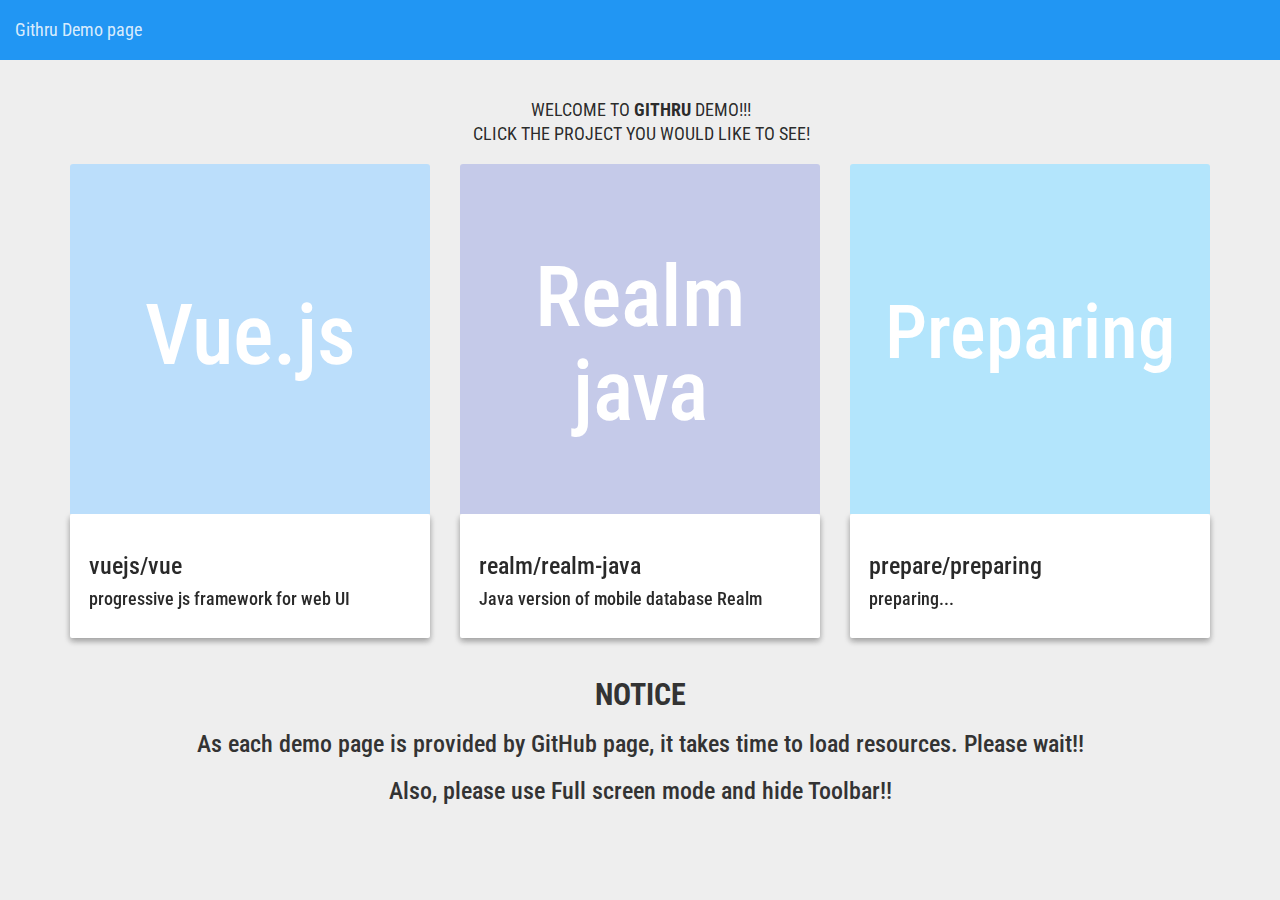
==== commit 9c1c7f23: "anonymized" ====
--- a/index.html
+++ b/index.html
@@ -74,12 +74,12 @@
                 </div>
                 <div class="col-xs-12 col-md-4 full-card">
                     <div class="flip-card active-card">
-                        <div class="card" style="background-color: #b3e5fc;color: white;"  onclick="window.open('https://githru.github.io/omnitrack-demo/');">
-                            <h6 style="font-size: 75px; padding-top: 42px;">Omnitrack android</h6>
+                        <div class="card" style="background-color: #b3e5fc;color: white;">
+                            <h6 style="font-size: 75px; padding-top: 77px;">Preparing</h6>
                         </div>
                         <div class="well">
-                            <h3>muclipse/omnitrack_android</h3>
-                            <h4>Mobile self-tracking system</h4>
+                            <h3>prepare/preparing</h3>
+                            <h4>preparing...</h4>
                         </div>
                     </div>
                 </div>  
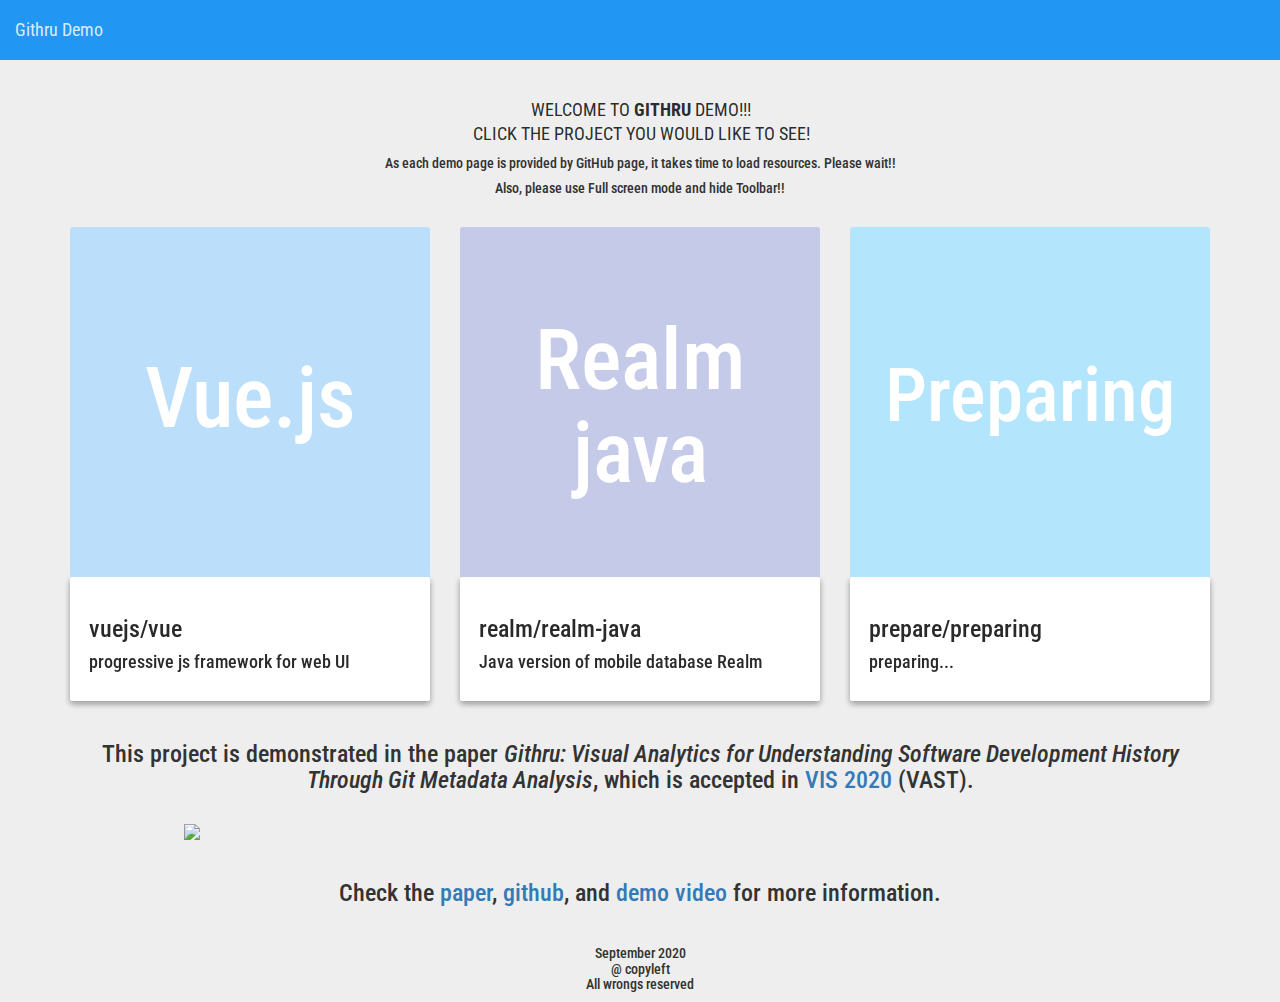
==== commit 1a537ce0: "demo added" ====
--- a/index.html
+++ b/index.html
@@ -43,13 +43,17 @@
                     <span class="icon-bar"></span>
                     <span class="icon-bar"></span>
                 </button>
-                <a class="navbar-brand" href="javascript:void(0)">Githru Demo page</a>
+                <a class="navbar-brand" href="javascript:void(0)">Githru Demo</a>
             </div>
         </div>
         
         <div class="container">
             <div id="example-row" class="row">
-                <div class="btn btn-default btn-lg btn-block" style="cursor: default;">Welcome to <b>Githru</b> Demo!!! <br>Click the project you would like to see!</div>
+                <div class="btn btn-default btn-lg btn-block" style="cursor: default; margin-bottom: 0px; padding-bottom: 0px;">Welcome to <b>Githru</b> Demo!!! <br>Click the project you would like to see!</div>
+                <div style="text-align: center;">
+                    <h5>As each demo page is provided by GitHub page, it takes time to load resources. Please wait!!</h5>
+                    <h5>Also, please use Full screen mode and hide Toolbar!!</h5> <br>
+                </div>
                 <div class="col-xs-12 col-md-4 full-card">
                     <div class="flip-card active-card">
                         <div class="card" style="background-color: #bbdefb;color: white;" onclick="window.open('https://githru.github.io/vuejs-demo/');">
@@ -85,13 +89,32 @@
                 </div>  
            
             </div>
+            
             <div style="text-align: center;">
-                <h2><b>NOTICE</b></h2>
-                <h3>As each demo page is provided by GitHub page, it takes time to load resources. Please wait!!</h3>
-                <h3>Also, please use Full screen mode and hide Toolbar!!</h3>
-                
+                <h3>
+                This project is demonstrated in the paper
+                <em>Githru: Visual Analytics for Understanding Software Development History Through Git Metadata Analysis</em>,
+                which is accepted in <a href="http://ieeevis.org/year/2020/welcome">VIS 2020</a> (VAST). 
+                </h3> <br>
+                <img src="http://hcil.snu.ac.kr/system/researches/representative_images/61/retina/89860877934ce486cdfe2caadd884eb77de5a289.png" width="80%"  class="center"/> <br/>
+                <h3>
+                Check the <a href="https://arxiv.org/abs/2009.03115">paper</a>, <a href="https://github.com/githru/githru">github</a>, and <a>demo video</a> for more information.
+                </h3>
+                <br>
+                <h5>September 2020 <br> @ copyleft <br>All wrongs reserved</h5>
             </div>
+
         </div>
+
+        <style>
+            .center {
+                display: block;
+                margin-left: auto;
+                margin-right: auto;
+            }
+
+
+        </style>
         
         <!--    JAVASCRIPT DEPENENCIES      -->
         
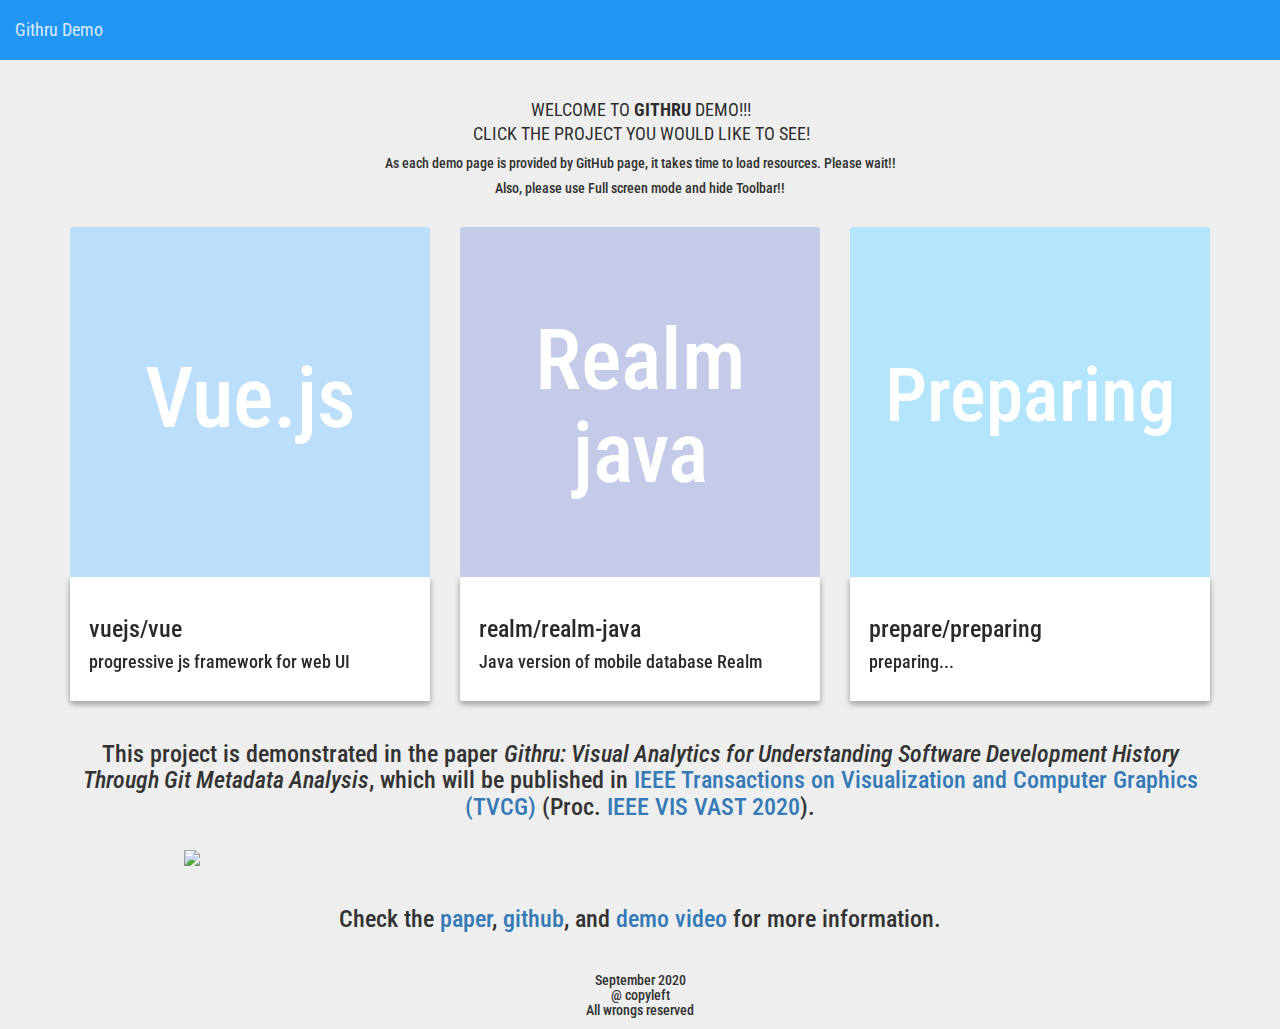
==== commit edb92594: "some link revised" ====
--- a/index.html
+++ b/index.html
@@ -94,7 +94,7 @@
                 <h3>
                 This project is demonstrated in the paper
                 <em>Githru: Visual Analytics for Understanding Software Development History Through Git Metadata Analysis</em>,
-                which is accepted in <a href="http://ieeevis.org/year/2020/welcome">VIS 2020</a> (VAST). 
+                which will be published in <a href="https://www.computer.org/csdl/journal/tg"> IEEE Transactions on Visualization and Computer Graphics (TVCG)</a> (Proc. <a href="http://ieeevis.org/year/2020/welcome">IEEE VIS VAST 2020</a>). 
                 </h3> <br>
                 <img src="http://hcil.snu.ac.kr/system/researches/representative_images/61/retina/89860877934ce486cdfe2caadd884eb77de5a289.png" width="80%"  class="center"/> <br/>
                 <h3>
